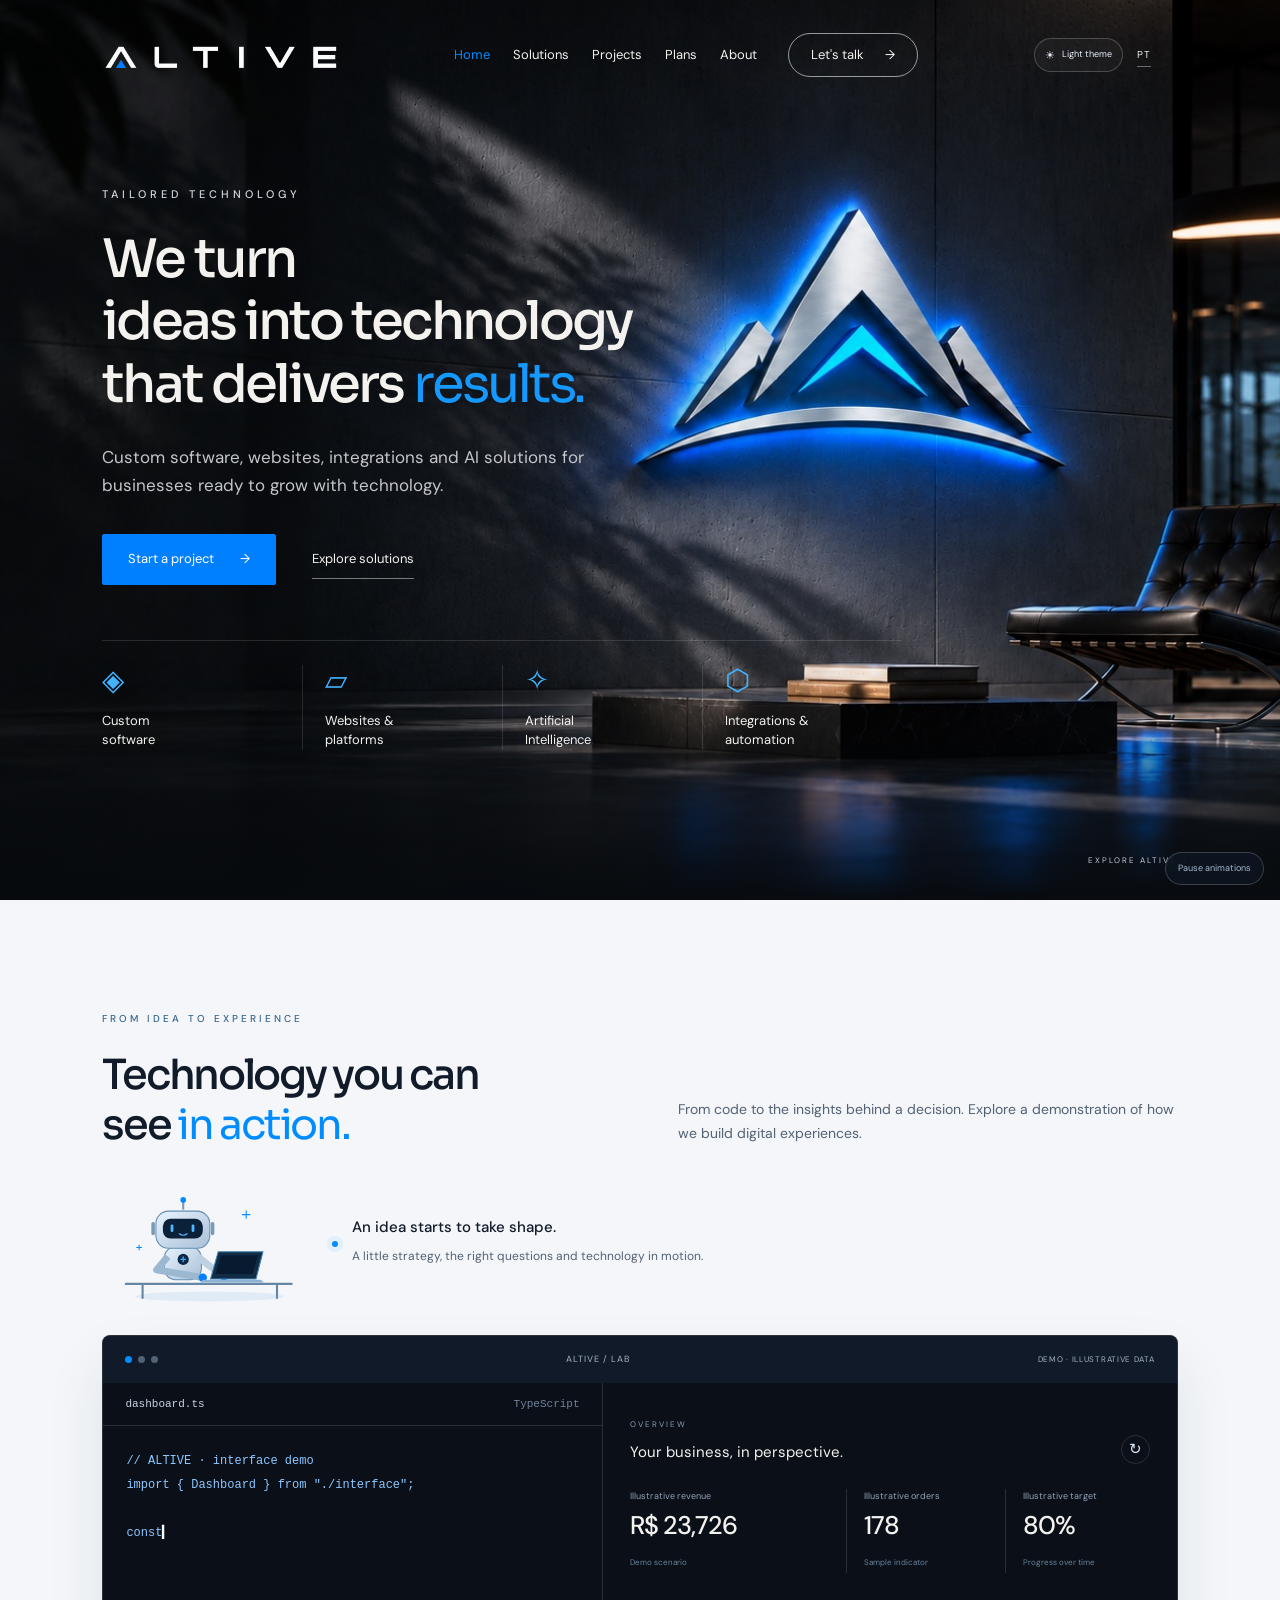
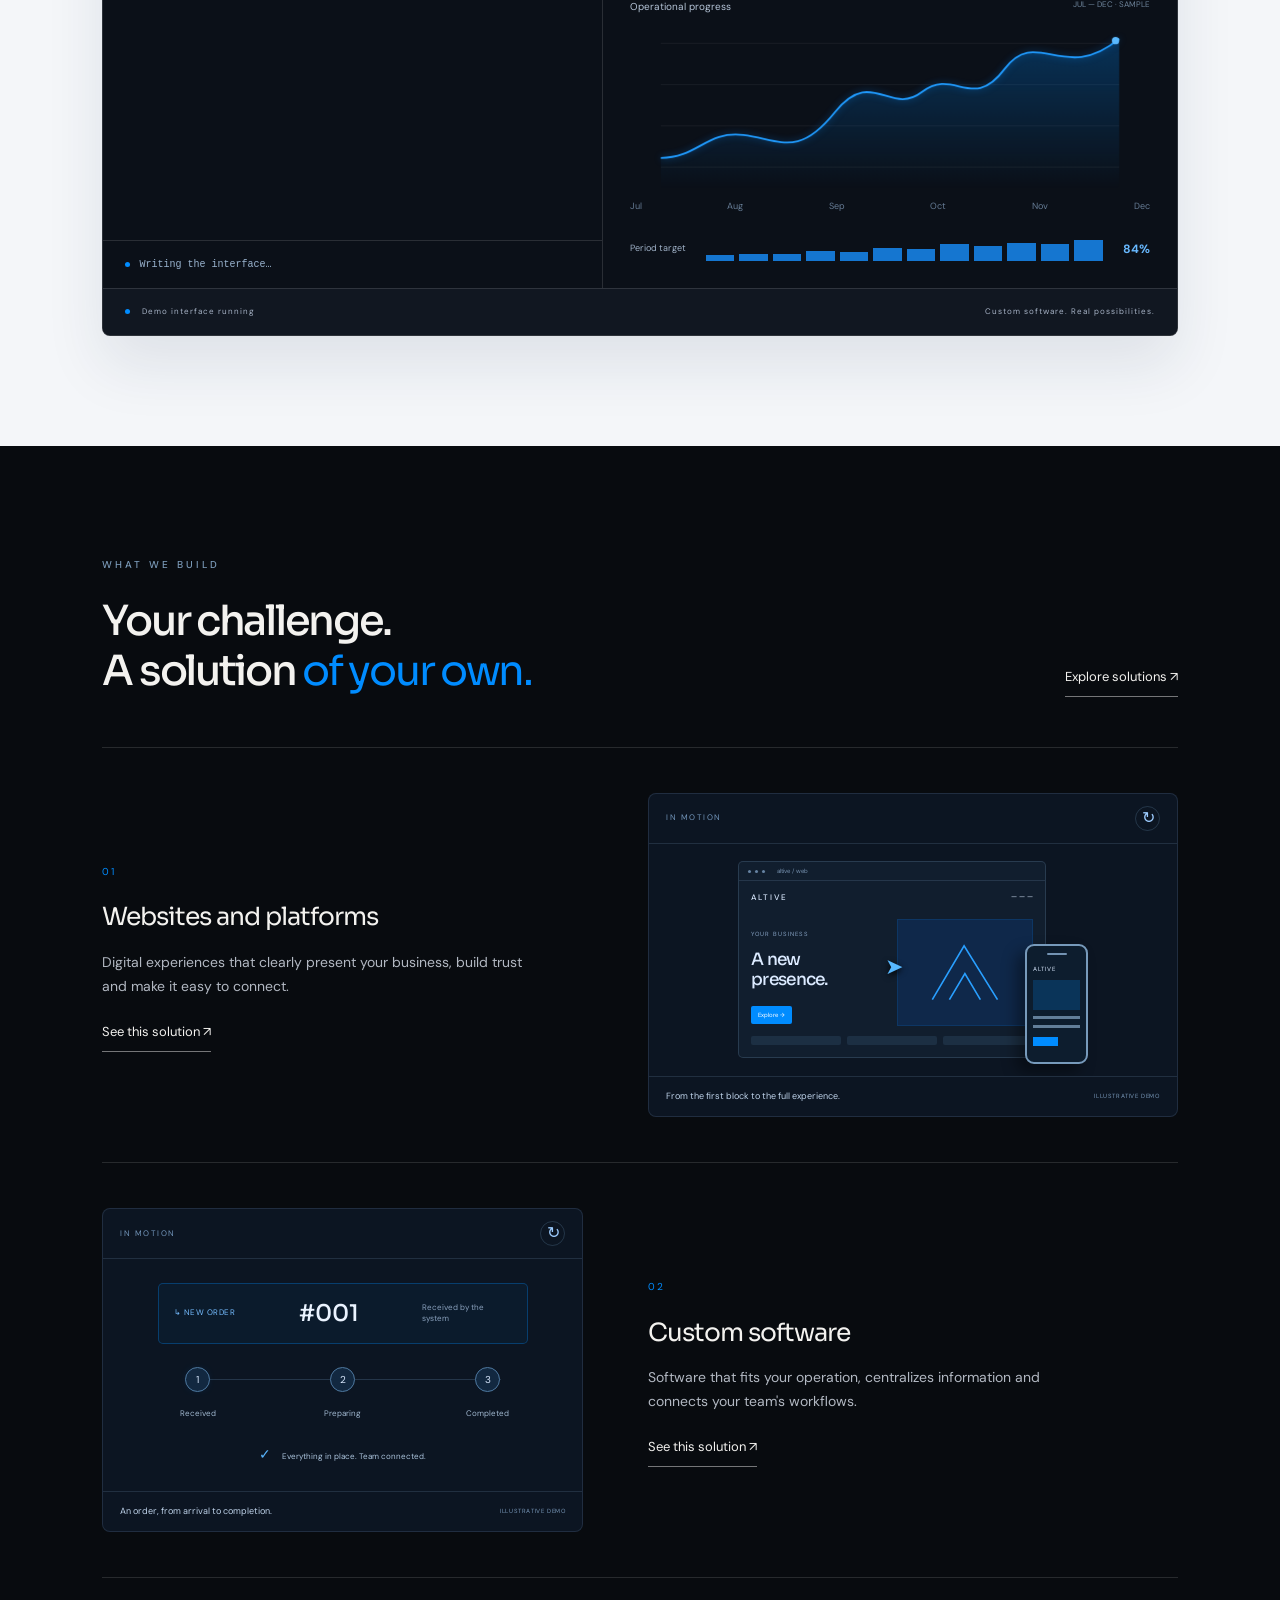
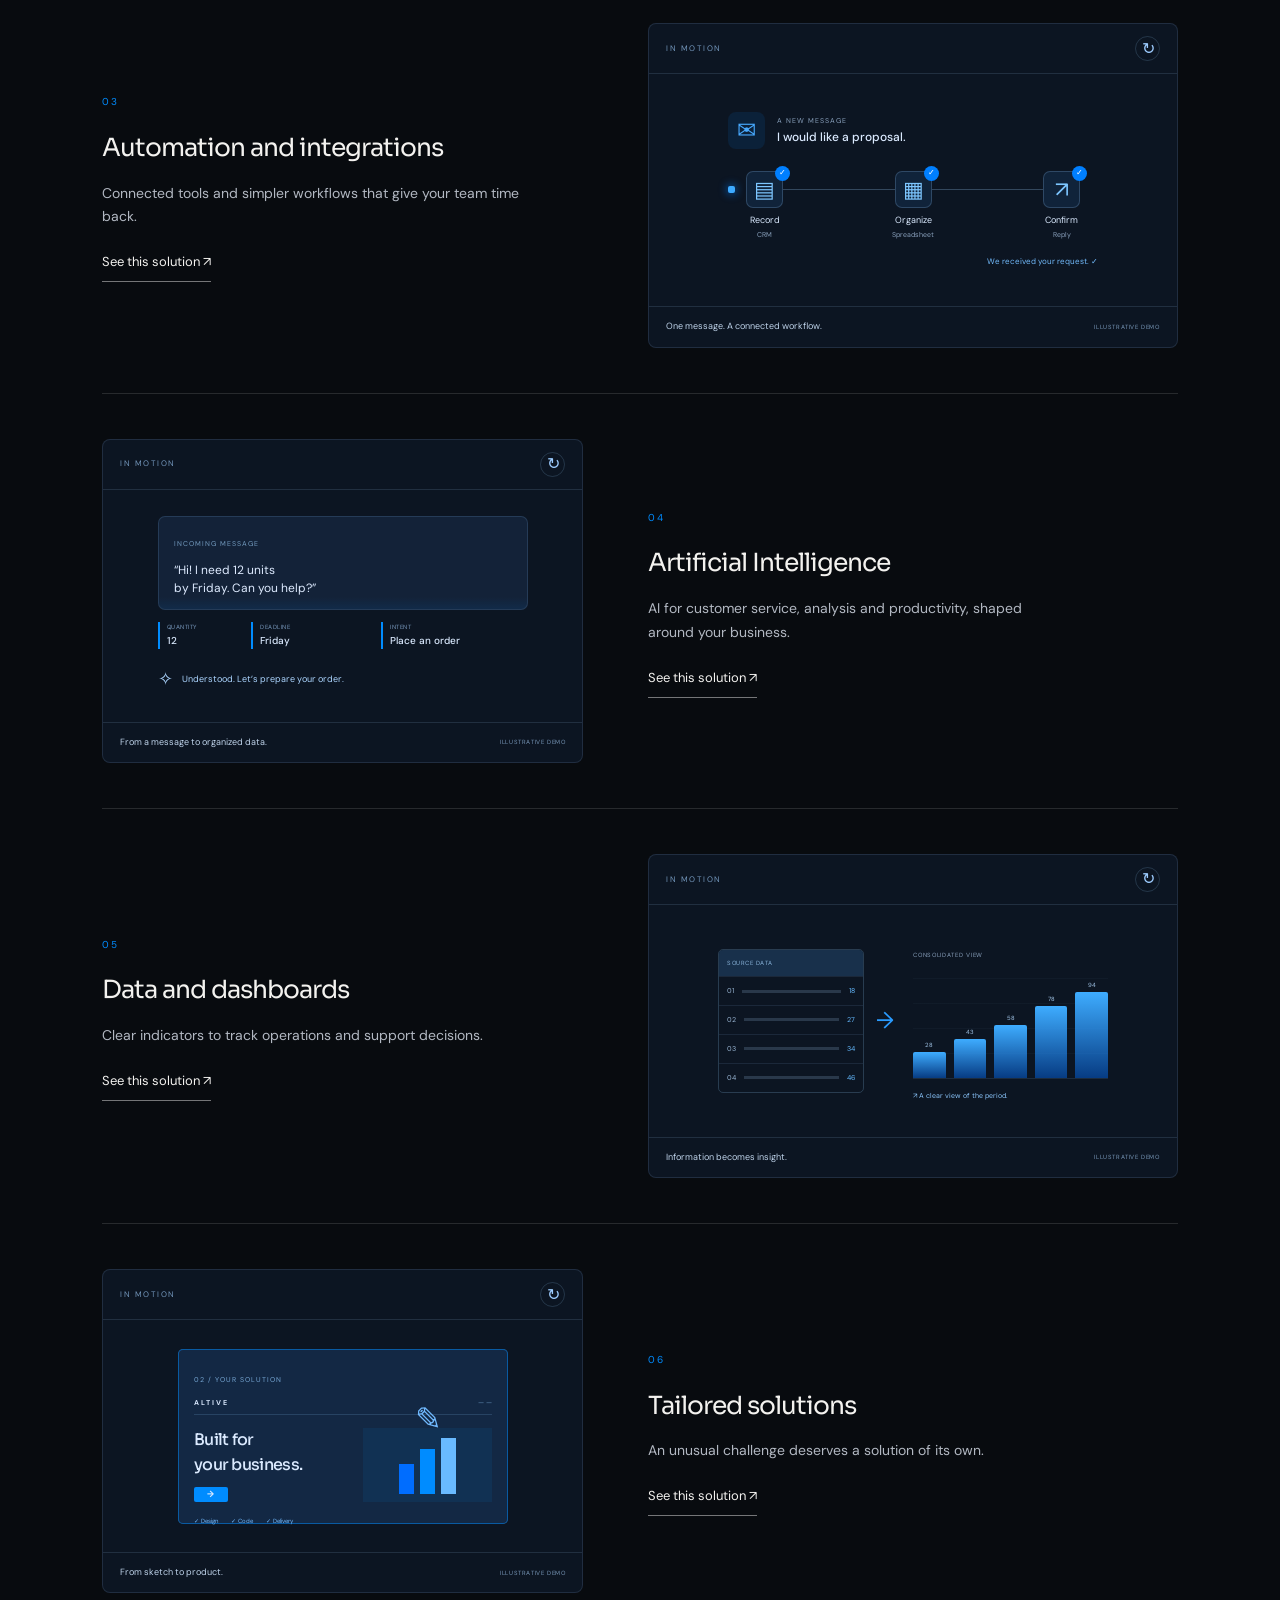
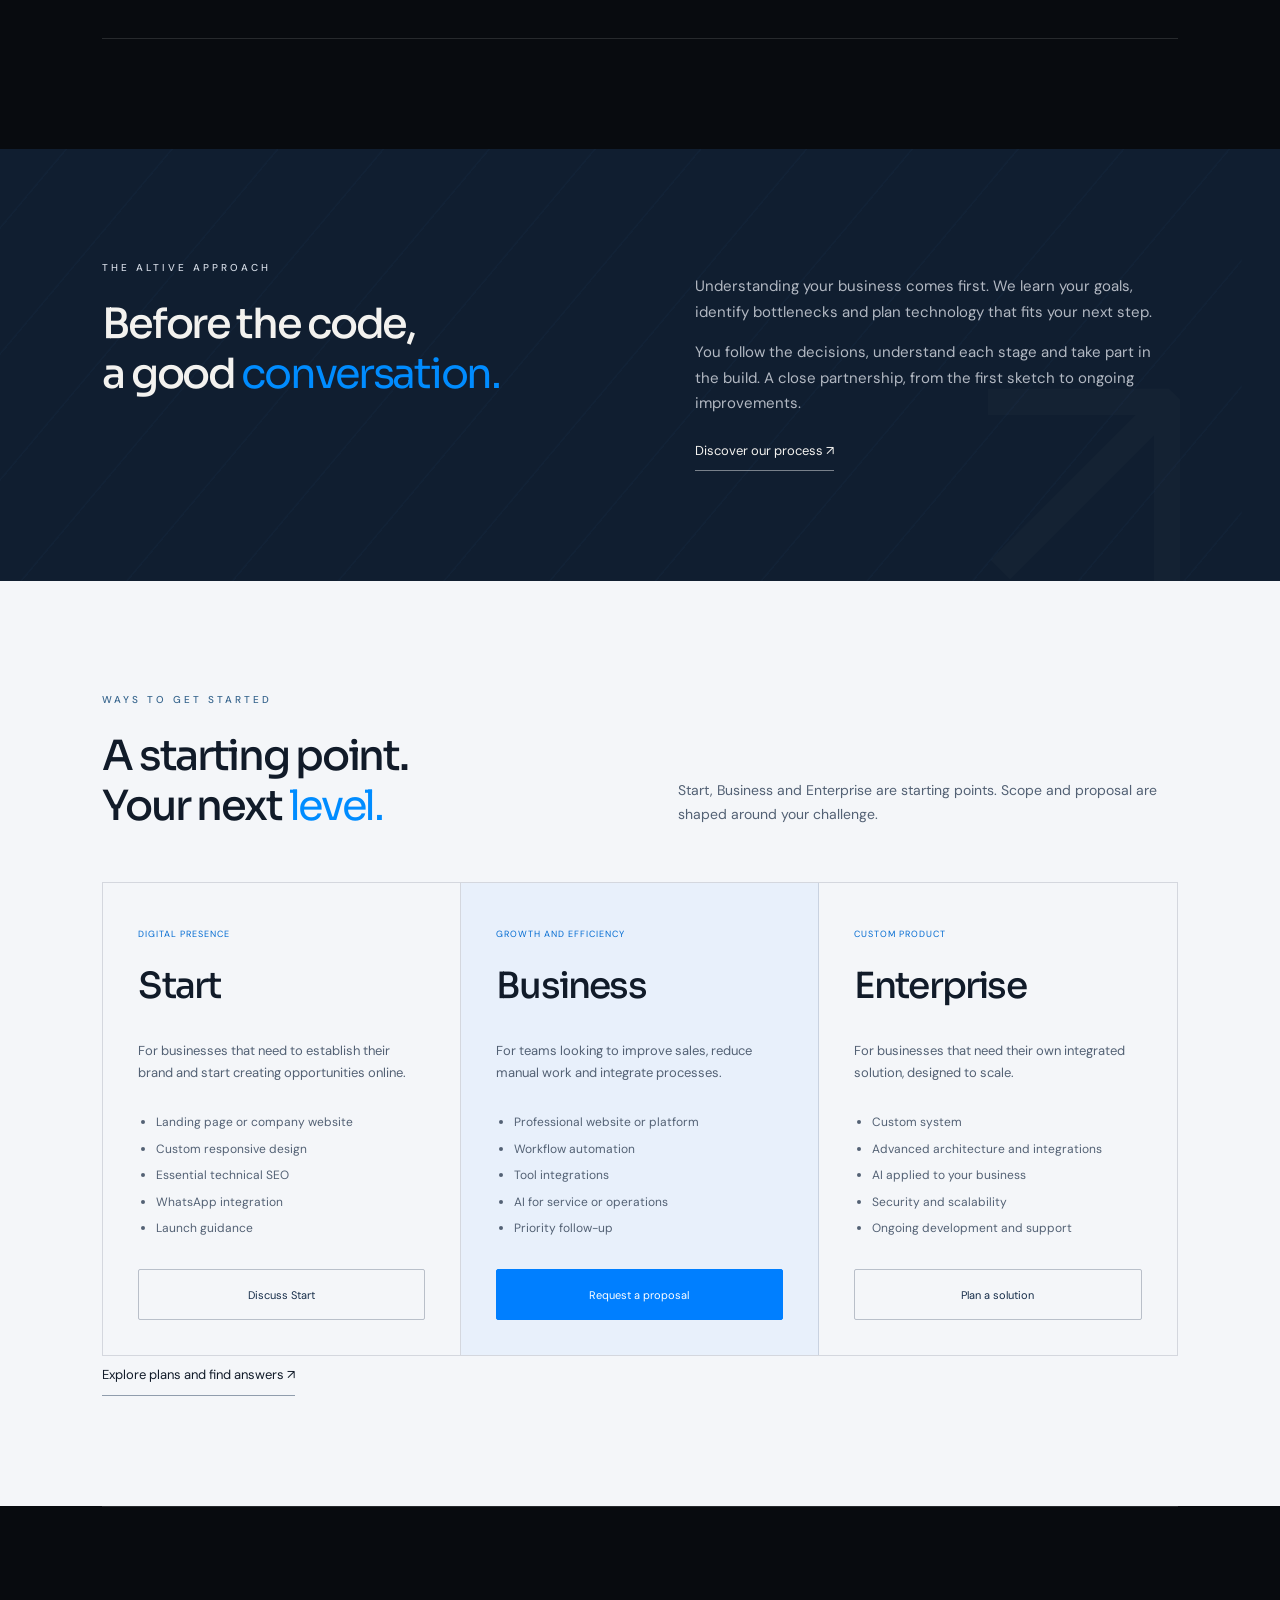
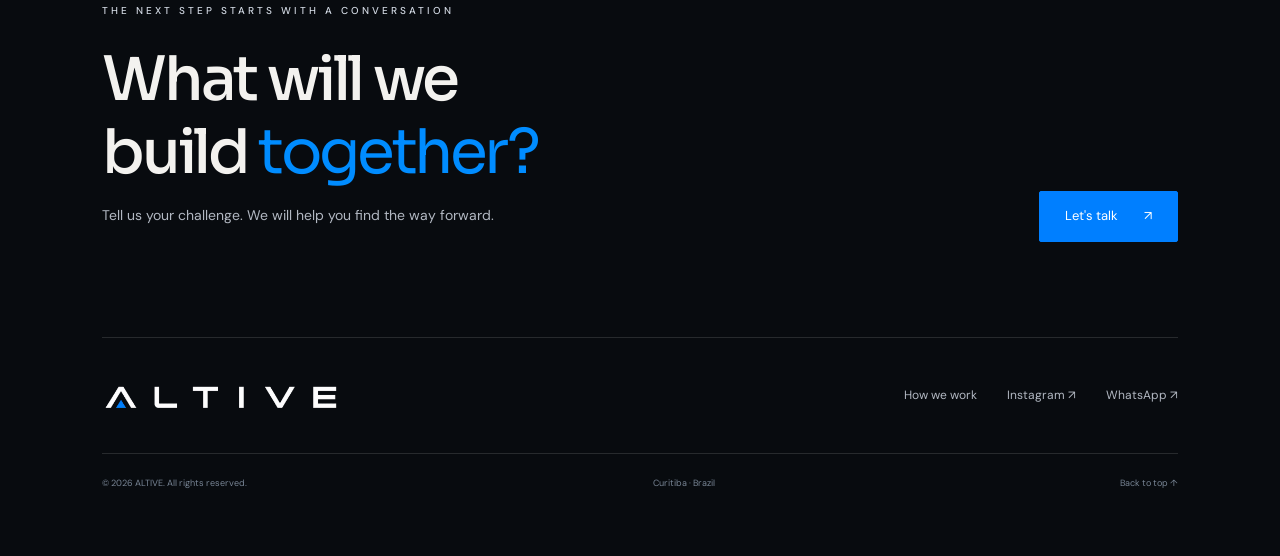
==== en/index.html @ 4ed8fe24 "feat: redesign ALTIVE with animated solutions and bilingual themes" ====
<!doctype html><html lang="en"><head><meta charset="utf-8"><meta name="viewport" content="width=device-width,initial-scale=1"><meta name="description" content="ALTIVE: websites, custom software, integrations and automation for businesses."><title>ALTIVE | Tailored technology</title><link rel="icon" href="../assets/favicon.svg"><link rel="preconnect" href="https://fonts.googleapis.com"><link rel="preconnect" href="https://fonts.gstatic.com" crossorigin><link href="https://fonts.googleapis.com/css2?family=DM+Sans:wght@400;500;600;700&family=Sora:wght@400;500;600;700&display=swap" rel="stylesheet"><script>try{document.documentElement.dataset.theme=localStorage.getItem("altive-theme-v2")||"dark"}catch{}</script><link rel="stylesheet" href="../css/site.css"><link rel="canonical" href="https://altivetech.com.br/en/index.html"><link rel="alternate" hreflang="pt-BR" href="https://altivetech.com.br/"><link rel="alternate" hreflang="en" href="https://altivetech.com.br/en/index.html"></head><body><a class="skip" href="#conteudo">Skip to content</a><header class="header"><div class="container nav-shell"><a class="brand" href="index.html" aria-label="ALTIVE — home"><span><img src="../assets/altive-logo-wordmark-black.png" alt="ALTIVE"></span></a><div class="preferences"><button class="theme-toggle" type="button" aria-label="Switch to light theme" aria-pressed="false">☀ <span>Light theme</span></button><a class="language-link" href="../index.html" lang="pt-BR" aria-label="Ler em português">PT</a></div><button class="menu-button" aria-label="Open menu" aria-expanded="false" aria-controls="nav"><span></span><span></span></button><nav id="nav" aria-label="Main navigation"><a href="index.html">Home</a><a href="solucoes.html">Solutions</a><a href="projetos.html">Projects</a><a href="planos.html">Plans</a><a href="index.html#sobre">About</a><a class="nav-contact" href="https://wa.me/5541984801999" target="_blank" rel="noopener">Let&#x27;s talk <span>→</span></a></nav></div></header><main id="conteudo"><section class="hero" id="topo"><div class="room" aria-hidden="true"></div><div class="halo" aria-hidden="true"></div><div class="hero-content container"><p class="eyebrow">TAILORED TECHNOLOGY</p><h1>We turn<br>ideas into technology<br>that delivers <em>results.</em></h1><p class="lead">Custom software, websites, integrations and AI solutions for businesses ready to grow with technology.</p><div class="actions"><a class="button primary" href="https://wa.me/5541984801999?text=Hello%2C+I+would+like+to+discuss+a+project+with+ALTIVE." target="_blank" rel="noopener">Start a project <span>→</span></a><a class="text-link" href="solucoes.html">Explore solutions</a></div><div class="hero-services"><a href="solucoes.html#sistemas"><span>◈</span>Custom<br>software</a><a href="solucoes.html#web"><span>▱</span>Websites &amp;<br>platforms</a><a href="solucoes.html#ia"><span>✧</span>Artificial<br>Intelligence</a><a href="solucoes.html#automacao"><span>⬡</span>Integrations &amp;<br>automation</a></div></div><span class="scroll-note">EXPLORE ALTIVE ↓</span></section><section class="section band band-light" id="em-movimento"><div class="container"><div class="section-heading reveal"><div><p class="eyebrow">FROM IDEA TO EXPERIENCE</p><h2>Technology you can<br>see <em>in action.</em></h2></div><p>From code to the insights behind a decision. Explore a demonstration of how we build digital experiences.</p></div><div class="assistant-stage"><div class="assistant-illustration"><svg viewBox="0 0 300 180" class="robot-animation" role="img" aria-label="Robot typing on a computer"><defs><linearGradient id="robot-metal" x1="0" y1="0" x2="1" y2="1"><stop stop-color="#e9f4ff"/><stop offset="1" stop-color="#a9bfd6"/></linearGradient></defs><ellipse cx="153" cy="165" rx="106" ry="7" fill="#1477cd" opacity=".09"/><path d="M34 147H271M58 147V167M250 147V167" fill="none" stroke="#6586a5" stroke-width="3" stroke-linecap="round"/><g class="robot-body"><rect x="89" y="94" width="53" height="47" rx="16" fill="url(#robot-metal)" stroke="#638eb4" stroke-width="1.5"/><circle cx="116" cy="112" r="8" fill="#0c2644"/><path d="M112 112H120M116 108V116" stroke="#2da7ff" stroke-width="2"/><g class="robot-head"><path d="M116 41V30" stroke="#7d9bb9" stroke-width="3"/><circle class="robot-antenna" cx="116" cy="27" r="4" fill="#008cff"/><rect x="77" y="43" width="77" height="53" rx="18" fill="url(#robot-metal)" stroke="#638eb4" stroke-width="1.5"/><rect x="87" y="54" width="57" height="28" rx="11" fill="#0b2039"/><g class="robot-eyes"><path d="M100 64V71M130 64V71" stroke="#4db7ff" stroke-width="4" stroke-linecap="round"/></g><path d="M110 75Q116 80 122 75" stroke="#62bdff" fill="none" stroke-width="1.5"/><path d="M73 61V75M158 61V75" stroke="#769ab9" stroke-width="5" stroke-linecap="round"/></g><g class="robot-arm arm-one"><path d="M94 108L78 127 144 138" stroke="#9cb8d0" stroke-width="10" stroke-linejoin="round" fill="none"/><circle cx="144" cy="138" r="6" fill="#007fff"/></g><g class="robot-arm arm-two"><path d="M137 108L153 121 174 136" stroke="#bdd1e2" stroke-width="10" stroke-linejoin="round" fill="none"/><circle cx="174" cy="136" r="6" fill="#007fff"/></g></g><path d="M166 101H230L220 140H155Z" fill="#112c47" stroke="#4586b7" stroke-width="1.5"/><path d="M170 106H223L215 133H162Z" fill="#071a30"/><g class="robot-screen-code" fill="none" stroke="#31a9ff" stroke-width="2" stroke-linecap="round"><path d="M176 113H189M174 119H209M171 125H194"/></g><path d="M144 141H227L231 145H140Z" fill="#8bb2d4"/><g class="robot-spark" stroke="#008cff" stroke-width="1.5"><path d="M206 42V54M200 48H212"/><path d="M53 91V99M49 95H57"/></g></svg></div><div class="assistant-caption"><span class="assistant-live"></span><div><strong>An idea starts to take shape.</strong><p>A little strategy, the right questions and technology in motion.</p></div></div></div><div class="studio"><div class="studio-bar"><span><i></i><i></i><i></i></span><span>ALTIVE / LAB</span><span class="demo-label">DEMO · ILLUSTRATIVE DATA</span></div><div class="studio-grid"><div class="editor"><div class="editor-tab">dashboard.ts <span>TypeScript</span></div><pre aria-hidden="true"><code id="typed-code"></code><span class="cursor">▎</span></pre><p class="sr-only">Demonstration of code being typed to build an analytics dashboard.</p><div class="terminal"><span class="terminal-dot"></span><span id="build-state" aria-live="off">Preparing the workspace…</span></div></div><div class="dashboard"><div class="dash-title"><div><small>OVERVIEW</small><h3>Your business, in perspective.</h3></div><button type="button" class="replay" aria-label="Replay demonstration">↻</button></div><div class="metrics"><div><small>Illustrative revenue</small><strong>R$ <span data-count="24800">0</span></strong><span class="metric-note">Demo scenario</span></div><div><small>Illustrative orders</small><strong data-count="186">0</strong><span class="metric-note">Sample indicator</span></div><div><small>Illustrative target</small><strong><span data-count="84">0</span>%</strong><span class="metric-note">Progress over time</span></div></div><div class="chart-head"><span>Operational progress</span><small>JUL — DEC · SAMPLE</small></div><svg class="chart" viewBox="0 0 500 180" role="img" aria-label="Illustrative upward chart from July to December"><defs><linearGradient id="chart-fill" x1="0" y1="0" x2="0" y2="1"><stop offset="0" stop-color="#008cff" stop-opacity=".28"/><stop offset="1" stop-color="#008cff" stop-opacity="0"/></linearGradient></defs><g class="chart-grid"><path d="M0 20H500M0 65H500M0 110H500M0 155H500"/></g><path class="chart-area" d="M0 145C40 145 50 115 90 120S150 145 190 95S250 100 285 73S340 95 375 48S440 65 500 15V180H0Z" fill="url(#chart-fill)"/><path class="chart-line" d="M0 145C40 145 50 115 90 120S150 145 190 95S250 100 285 73S340 95 375 48S440 65 500 15"/><circle class="chart-dot" cx="496" cy="17" r="4"/></svg><div class="months"><span>Jul</span><span>Aug</span><span>Sep</span><span>Oct</span><span>Nov</span><span>Dec</span></div><div class="mini-bars" aria-label="Illustrative target distribution"><span>Period target</span><div><i style="--bar:24%"></i><i style="--bar:30%"></i><i style="--bar:27%"></i><i style="--bar:42%"></i><i style="--bar:38%"></i><i style="--bar:53%"></i><i style="--bar:50%"></i><i style="--bar:67%"></i><i style="--bar:62%"></i><i style="--bar:73%"></i><i style="--bar:70%"></i><i style="--bar:84%"></i></div><b>84%</b></div></div></div><div class="studio-footer"><span><i></i> Demo interface running</span><span>Custom software. Real possibilities.</span></div></div></div></section><section class="section container" id="servicos"><div class="section-heading reveal"><div><p class="eyebrow">WHAT WE BUILD</p><h2>Your challenge.<br>A solution <em>of your own.</em></h2></div><a class="text-link" href="solucoes.html">Explore solutions ↗</a></div><div class="service-list"><article class="solution-teaser reveal"><div class="teaser-copy"><span class="teaser-number">01</span><h3>Websites and platforms</h3><p>Digital experiences that clearly present your business, build trust and make it easy to connect.</p><a class="text-link" href="solucoes.html#web">See this solution ↗</a></div><div class="solution-scene scene-web"><div class="scene-toolbar"><span>IN MOTION</span><button class="scene-replay" type="button" aria-label="Replay animation: From the first block to the full experience.">↻</button></div><div class="scene-art" role="img" aria-label="From the first block to the full experience."><div class="web-build"><div class="mini-browser"><div class="browser-chrome"><i></i><i></i><i></i><span>altive / web</span></div><div class="web-nav build-piece"><b>ALTIVE</b><span>— — —</span></div><div class="web-columns"><div><span class="tiny-label build-piece">YOUR BUSINESS</span><strong class="web-title build-piece">A new<br>presence.</strong><span class="web-button build-piece">Explore →</span></div><div class="web-picture build-piece"><svg viewBox="0 0 100 90" aria-hidden="true"><path d="M10 78 49 12 90 78M31 78 50 46 69 78" fill="none" stroke="currentColor" stroke-width="2"/></svg></div></div><div class="web-strips build-piece"><i></i><i></i><i></i></div></div><div class="mini-phone build-piece"><div class="phone-speaker"></div><span>ALTIVE</span><div></div><i></i><i></i><b></b></div><div class="build-pointer">➤</div></div></div><div class="scene-caption"><span>From the first block to the full experience.</span><small>ILLUSTRATIVE DEMO</small></div></div></article><article class="solution-teaser reveal"><div class="teaser-copy"><span class="teaser-number">02</span><h3>Custom software</h3><p>Software that fits your operation, centralizes information and connects your team&#x27;s workflows.</p><a class="text-link" href="solucoes.html#sistemas">See this solution ↗</a></div><div class="solution-scene scene-sistemas"><div class="scene-toolbar"><span>IN MOTION</span><button class="scene-replay" type="button" aria-label="Replay animation: An order, from arrival to completion.">↻</button></div><div class="scene-art" role="img" aria-label="An order, from arrival to completion."><div class="order-scene"><div class="incoming-order"><span>↳ NEW ORDER</span><strong>#001</strong><small>Received by the system</small></div><div class="order-track"><div class="track-line"></div><i class="order-dot"></i><div class="order-stage"><b>1</b><span>Received</span></div><div class="order-stage"><b>2</b><span>Preparing</span></div><div class="order-stage"><b>3</b><span>Completed</span></div></div><div class="order-check">✓ <span>Everything in place. Team connected.</span></div></div></div><div class="scene-caption"><span>An order, from arrival to completion.</span><small>ILLUSTRATIVE DEMO</small></div></div></article><article class="solution-teaser reveal"><div class="teaser-copy"><span class="teaser-number">03</span><h3>Automation and integrations</h3><p>Connected tools and simpler workflows that give your team time back.</p><a class="text-link" href="solucoes.html#automacao">See this solution ↗</a></div><div class="solution-scene scene-automacao"><div class="scene-toolbar"><span>IN MOTION</span><button class="scene-replay" type="button" aria-label="Replay animation: One message. A connected workflow.">↻</button></div><div class="scene-art" role="img" aria-label="One message. A connected workflow."><div class="automation-scene"><div class="flow-top"><span class="message-mark">✉</span><div><small>A NEW MESSAGE</small><strong>I would like a proposal.</strong></div></div><div class="flow-network"><div class="flow-rail"></div><i class="flow-packet"></i><div class="flow-node"><b>▤</b><span>Record</span><small>CRM</small><i>✓</i></div><div class="flow-node"><b>▦</b><span>Organize</span><small>Spreadsheet</small><i>✓</i></div><div class="flow-node"><b>↗</b><span>Confirm</span><small>Reply</small><i>✓</i></div></div><div class="flow-confirm">We received your request. ✓</div></div></div><div class="scene-caption"><span>One message. A connected workflow.</span><small>ILLUSTRATIVE DEMO</small></div></div></article><article class="solution-teaser reveal"><div class="teaser-copy"><span class="teaser-number">04</span><h3>Artificial Intelligence</h3><p>AI for customer service, analysis and productivity, shaped around your business.</p><a class="text-link" href="solucoes.html#ia">See this solution ↗</a></div><div class="solution-scene scene-ia"><div class="scene-toolbar"><span>IN MOTION</span><button class="scene-replay" type="button" aria-label="Replay animation: From a message to organized data.">↻</button></div><div class="scene-art" role="img" aria-label="From a message to organized data."><div class="ai-scene"><div class="ai-message"><span>INCOMING MESSAGE</span><p>“Hi! I need 12 units<br>by Friday. Can you help?”</p><div class="ai-scan"></div></div><div class="ai-extract"><div><span>QUANTITY</span><strong>12</strong></div><div><span>DEADLINE</span><strong>Friday</strong></div><div><span>INTENT</span><strong>Place an order</strong></div></div><div class="ai-reply"><b>✧</b><span>Understood. Let’s prepare your order.</span></div></div></div><div class="scene-caption"><span>From a message to organized data.</span><small>ILLUSTRATIVE DEMO</small></div></div></article><article class="solution-teaser reveal"><div class="teaser-copy"><span class="teaser-number">05</span><h3>Data and dashboards</h3><p>Clear indicators to track operations and support decisions.</p><a class="text-link" href="solucoes.html#dados">See this solution ↗</a></div><div class="solution-scene scene-dados"><div class="scene-toolbar"><span>IN MOTION</span><button class="scene-replay" type="button" aria-label="Replay animation: Information becomes insight.">↻</button></div><div class="scene-art" role="img" aria-label="Information becomes insight."><div class="data-scene"><div class="data-sheet"><div class="data-sheet-title">SOURCE DATA</div><div class="data-row"><span>01</span><i></i><b>18</b></div><div class="data-row"><span>02</span><i></i><b>27</b></div><div class="data-row"><span>03</span><i></i><b>34</b></div><div class="data-row"><span>04</span><i></i><b>46</b></div></div><div class="data-arrow">→</div><div class="data-result"><small>CONSOLIDATED VIEW</small><div class="data-bars"><i style="--height:28%"><span>28</span></i><i style="--height:43%"><span>43</span></i><i style="--height:58%"><span>58</span></i><i style="--height:78%"><span>78</span></i><i style="--height:94%"><span>94</span></i></div><div class="data-insight">↗ A clear view of the period.</div></div></div></div><div class="scene-caption"><span>Information becomes insight.</span><small>ILLUSTRATIVE DEMO</small></div></div></article><article class="solution-teaser reveal"><div class="teaser-copy"><span class="teaser-number">06</span><h3>Tailored solutions</h3><p>An unusual challenge deserves a solution of its own.</p><a class="text-link" href="solucoes.html#personalizadas">See this solution ↗</a></div><div class="solution-scene scene-personalizadas"><div class="scene-toolbar"><span>IN MOTION</span><button class="scene-replay" type="button" aria-label="Replay animation: From sketch to product.">↻</button></div><div class="scene-art" role="img" aria-label="From sketch to product."><div class="sketch-scene"><div class="sketch-board"><div class="sketch-version wireframe"><span>01 / SKETCH</span><div class="sketch-nav"></div><div class="sketch-grid"><div><i></i><i></i><b></b></div><div class="sketch-image">╳</div></div><div class="sketch-bottom"><i></i><i></i><i></i></div></div><div class="sketch-version polished"><span>02 / YOUR SOLUTION</span><div class="polished-nav"><b>ALTIVE</b><i>— —</i></div><div class="polished-grid"><div><strong>Built for<br>your business.</strong><b>→</b></div><div class="polished-graphic"><i></i><i></i><i></i></div></div><div class="polished-bottom"><span>✓ Design</span><span>✓ Code</span><span>✓ Delivery</span></div></div><div class="sketch-pencil">✎</div></div></div></div><div class="scene-caption"><span>From sketch to product.</span><small>ILLUSTRATIVE DEMO</small></div></div></article></div></section><section class="about section band" id="sobre"><div class="container about-grid"><div><p class="eyebrow">THE ALTIVE APPROACH</p><h2>Before the code,<br>a good <em>conversation.</em></h2></div><div><p>Understanding your business comes first. We learn your goals, identify bottlenecks and plan technology that fits your next step.</p><p>You follow the decisions, understand each stage and take part in the build. A close partnership, from the first sketch to ongoing improvements.</p><a class="text-link" href="como-trabalhamos.html">Discover our process ↗</a></div></div></section><section class="section band band-light" id="planos"><div class="container"><div class="section-heading reveal"><div><p class="eyebrow">WAYS TO GET STARTED</p><h2>A starting point.<br>Your next <em>level.</em></h2></div><p>Start, Business and Enterprise are starting points. Scope and proposal are shaped around your challenge.</p></div><div class="plans">
      <article class="plan reveal"><p class="plan-kicker">Digital presence</p><h2>Start</h2><p>For businesses that need to establish their brand and start creating opportunities online.</p><ul><li>Landing page or company website</li><li>Custom responsive design</li><li>Essential technical SEO</li><li>WhatsApp integration</li><li>Launch guidance</li></ul><a class="button button-secondary" href="https://wa.me/5541984801999?text=Hello%2C+I+would+like+to+discuss+the+Start+plan+with+ALTIVE." target="_blank" rel="noopener">Discuss Start</a></article>
      <article class="plan featured reveal"><p class="plan-kicker">Growth and efficiency</p><h2>Business</h2><p>For teams looking to improve sales, reduce manual work and integrate processes.</p><ul><li>Professional website or platform</li><li>Workflow automation</li><li>Tool integrations</li><li>AI for service or operations</li><li>Priority follow-up</li></ul><a class="button button-primary" href="https://wa.me/5541984801999?text=Hello%2C+I+would+like+to+discuss+the+Business+plan+with+ALTIVE." target="_blank" rel="noopener">Request a proposal</a></article>
      <article class="plan reveal"><p class="plan-kicker">Custom product</p><h2>Enterprise</h2><p>For businesses that need their own integrated solution, designed to scale.</p><ul><li>Custom system</li><li>Advanced architecture and integrations</li><li>AI applied to your business</li><li>Security and scalability</li><li>Ongoing development and support</li></ul><a class="button button-secondary" href="https://wa.me/5541984801999?text=Hello%2C+I+would+like+to+discuss+the+Enterprise+plan+with+ALTIVE." target="_blank" rel="noopener">Plan a solution</a></article>
    </div><a class="text-link" href="planos.html">Explore plans and find answers ↗</a></div></section></main><section class="contact container" id="contato"><p class="eyebrow">THE NEXT STEP STARTS WITH A CONVERSATION</p><h2>What will we<br>build <em>together?</em></h2><div class="contact-end"><p>Tell us your challenge. We will help you find the way forward.</p><a class="button primary" href="https://wa.me/5541984801999" target="_blank" rel="noopener">Let&#x27;s talk <span>↗</span></a></div></section><footer class="container"><div class="footer-top"><a class="brand" href="index.html" aria-label="ALTIVE — home"><span><img src="../assets/altive-logo-wordmark-black.png" alt="ALTIVE" loading="lazy"></span></a><div><a href="como-trabalhamos.html">How we work</a><a href="https://www.instagram.com/altivetech/" target="_blank" rel="noopener">Instagram ↗</a><a href="https://wa.me/5541984801999" target="_blank" rel="noopener">WhatsApp ↗</a></div></div><div class="footer-bottom"><span>© 2026 ALTIVE. All rights reserved.</span><span>Curitiba · Brazil</span><a href="#topo">Back to top ↑</a></div></footer><button class="motion-button" type="button" aria-pressed="false">Pause animations</button><script src="../java/site.js"></script></body></html>
---- css/site.css ----
:root{--bg:#080b0f;--panel:#0e131b;--text:#f3f2ef;--copy:#b2b8c2;--blue:#008cff;--line:#ffffff20;--x:0px;--y:0px}*{box-sizing:border-box}html{scroll-behavior:smooth;scroll-padding-top:95px}body{margin:0;background:var(--bg);color:var(--text);font:15px/1.7 'DM Sans',Arial,sans-serif;-webkit-font-smoothing:antialiased}a{color:inherit;text-decoration:none}button{font:inherit;cursor:pointer}a,button{-webkit-tap-highlight-color:transparent}a:focus-visible,button:focus-visible,summary:focus-visible{outline:2px solid var(--blue);outline-offset:5px}::selection{background:#006dff;color:white}.container{width:min(1420px,84%);margin:auto}.header{position:absolute;top:0;left:0;width:100%;z-index:20}.nav-shell{display:flex;align-items:center;justify-content:space-between;height:110px}.brand{display:block;width:235px;flex-shrink:0}.brand>span{display:block;width:235px;height:35px;position:relative;overflow:hidden}.brand img{position:absolute;max-width:none;width:270px;height:auto;left:50%;top:50%;transform:translate(-50%,-50%)}nav{display:flex;gap:34px;align-items:center;font-size:13px}nav a{transition:color .2s}nav a:hover,nav a[aria-current=page]{color:var(--blue)}.nav-contact{margin-left:40px;border:1px solid #ffffff90;border-radius:40px;padding:10px 22px}.nav-contact span{margin-left:18px}.menu-button{display:none}.hero{min-height:850px;height:min(1000px,100svh);position:relative;overflow:hidden;isolation:isolate}.room{position:absolute;inset:-15px;z-index:-3;background:url('../assets/ambiente.jpg') center center/cover no-repeat;transform:translate(var(--x),var(--y)) scale(1.025);transition:transform 1.4s ease-out}.hero:before{content:'';position:absolute;inset:0;z-index:-2;background:linear-gradient(90deg,#03060855,transparent 65%),linear-gradient(0deg,var(--bg),transparent 22%)}.halo{position:absolute;z-index:-1;left:49%;top:22%;width:29%;height:37%;background:radial-gradient(ellipse,#008cff36,transparent 66%);mix-blend-mode:screen;animation:breathe 5s ease-in-out infinite;pointer-events:none}@keyframes breathe{0%,100%{opacity:.3;transform:scale(.96)}50%{opacity:1;transform:scale(1.1)}}.hero-content{padding-top:185px}.eyebrow{font-size:10px;letter-spacing:3px;font-weight:500;margin:0 0 24px;color:#d1d8e2}.hero .eyebrow{font-size:11px;letter-spacing:4px}h1,h2{font-family:'Libre Caslon Display',Georgia,serif;font-weight:400;line-height:1.04;letter-spacing:-.025em;margin:0}h1{font-size:clamp(52px,4.7vw,82px);max-width:750px}em{font-weight:400;color:var(--blue)}.lead{max-width:500px;font-size:17px;line-height:1.65;color:#c4c6cb;margin:30px 0 0}.actions{display:flex;align-items:center;gap:36px;margin-top:35px;flex-wrap:wrap}.button{display:inline-flex;align-items:center;justify-content:center;gap:26px;min-height:51px;padding:13px 25px;font-size:13px;border-radius:2px;border:1px solid var(--line);transition:background .25s,transform .25s}.primary,.button-primary{background:#007fff;border-color:#007fff;color:white}.primary:hover,.button-primary:hover{background:#1596ff;transform:translateY(-2px)}.text-link{display:inline-block;border-bottom:1px solid #ffffff70;padding:8px 0;font-size:13px}.text-link:hover{color:var(--blue)}.hero-services{display:grid;grid-template-columns:repeat(4,1fr);border-top:1px solid var(--line);max-width:800px;margin-top:65px;padding-top:24px}.hero-services a{font-size:13px;line-height:1.5;padding:0 22px;border-left:1px solid var(--line)}.hero-services a:first-child{padding-left:0;border:0}.hero-services a>span{display:block;font-size:29px;line-height:1.1;color:#42b3ff;margin-bottom:14px}.hero-services a:hover{color:#63b7ff}.scroll-note{position:absolute;right:7%;bottom:32px;font-size:8px;letter-spacing:2px;color:#c3cad5}.section{padding:110px 0}.section-heading{display:flex;justify-content:space-between;align-items:end;gap:50px;margin-bottom:50px}.section-heading h2,h2{font-size:clamp(39px,4.3vw,64px)}.section-heading>p{max-width:400px;color:var(--copy);font-size:14px;margin-bottom:5px}.section-heading .eyebrow{color:#7b9bb9}.studio{border:1px solid #ffffff25;background:#0b1018;border-radius:8px;overflow:hidden;box-shadow:0 35px 90px #0004}.studio-bar,.studio-footer{display:flex;justify-content:space-between;align-items:center;gap:20px;padding:16px 22px;background:#111721;color:#a7b3c6;font-size:9px;letter-spacing:1px}.studio-bar>span:first-child{display:flex;gap:6px}.studio-bar i{width:7px;height:7px;border-radius:50%;background:#526174}.studio-bar i:first-child{background:#008cff}.demo-label{font-size:8px;letter-spacing:.7px}.studio-grid{display:grid;grid-template-columns:1fr 1.15fr}.editor{border-right:1px solid var(--line);display:flex;flex-direction:column;min-width:0}.editor-tab{padding:15px 22px;color:#c8d3e5;font:11px monospace;border-bottom:1px solid var(--line)}.editor-tab span{float:right;color:#72839d}.editor pre{min-height:300px;padding:23px;margin:0;white-space:pre-wrap;overflow-wrap:anywhere;color:#8dc7ff;font:12px/2 ui-monospace,SFMono-Regular,Consolas,monospace}.cursor{color:#fff;animation:blink 1s step-end infinite}@keyframes blink{50%{opacity:0}}.terminal{margin-top:auto;padding:18px 22px;border-top:1px solid var(--line);color:#9ab4cf;font:10px monospace}.terminal-dot,.studio-footer i{display:inline-block;width:5px;height:5px;background:var(--blue);border-radius:50%;margin-right:9px}.dashboard{padding:27px;min-width:0}.dash-title{display:flex;justify-content:space-between;align-items:center}.dash-title small{font-size:8px;letter-spacing:2px;color:#899cb4}.dash-title h3{font-size:15px;font-weight:400;margin:4px 0 24px}.replay{background:none;border:1px solid var(--line);border-radius:50%;color:#dce8f7;width:29px;height:29px}.metrics{display:grid;grid-template-columns:1.4fr 1fr 1fr;margin-bottom:25px;gap:14px}.metrics>div{border-left:1px solid var(--line);padding-left:17px}.metrics>div:first-child{padding:0;border:0}.metrics small{display:block;color:#91a2b8;font-size:9px}.metrics strong{display:block;font-size:clamp(17px,2vw,27px);font-weight:500;letter-spacing:-1px;white-space:nowrap}.metric-note{font-size:8px;color:#68849e}.chart-head{display:flex;justify-content:space-between;font-size:10px;color:#b6c5d8}.chart-head small{font-size:8px;color:#6e849b}.chart{width:100%;height:165px;overflow:visible;margin-top:10px}.chart-grid path{stroke:#ffffff10;stroke-width:1;fill:none}.chart-line{fill:none;stroke:#219cff;stroke-width:2;stroke-dasharray:650;stroke-dashoffset:650;filter:drop-shadow(0 0 4px #008cff80)}.playing .chart-line{animation:draw 2.7s ease-out forwards}.chart-area,.chart-dot{opacity:0}.playing .chart-area,.playing .chart-dot{animation:appear 2.8s forwards}.chart-dot{fill:#5ab9ff}@keyframes draw{to{stroke-dashoffset:0}}@keyframes appear{to{opacity:1}}.months{display:flex;justify-content:space-between;color:#667c95;font-size:9px}.mini-bars{display:flex;align-items:center;gap:20px;margin-top:22px;font-size:9px;color:#a1b3c9}.mini-bars>div{display:flex;align-items:end;gap:5px;height:25px;flex:1}.mini-bars i{display:block;background:#1576d0;flex:1;height:var(--bar);transform:scaleY(0);transform-origin:bottom;transition:transform 2s}.playing .mini-bars i{transform:scaleY(1)}.mini-bars b{color:#68b9ff;font-size:12px}.studio-footer{font-size:8px;border-top:1px solid var(--line)}.service-row{display:grid;grid-template-columns:50px 1fr 1fr 25px;gap:25px;align-items:center;border-top:1px solid var(--line);padding:30px 0;transition:padding .25s,background .25s}.service-row:last-child{border-bottom:1px solid var(--line)}.service-row:hover{padding-left:15px;background:#ffffff03}.service-row>span{font-size:10px;color:var(--blue)}h3{font-weight:400}.service-row h3{font-size:22px;letter-spacing:-.5px;margin:0}.service-row p{font-size:13px;color:var(--copy);margin:0}.service-row b{font-size:23px;font-weight:400;color:var(--blue)}.about{background:#11161e}.about-grid{display:grid;grid-template-columns:1fr 1fr;gap:110px}.about-grid p:not(.eyebrow){color:var(--copy);font-size:15px;max-width:490px}.plans{display:grid;grid-template-columns:repeat(3,1fr);gap:0;border:1px solid var(--line)}.plan{padding:35px;border-right:1px solid var(--line);display:flex;flex-direction:column}.plan:last-child{border:0}.plan.featured{background:#008cff09}.plan h2{font-size:44px;margin:13px 0 20px}.plan-kicker{color:#70b7f5;font-size:9px;letter-spacing:1px;text-transform:uppercase}.plan>p:not(.plan-kicker){font-size:13px;color:var(--copy)}.plan ul{font-size:12px;color:var(--copy);padding-left:18px;line-height:2.2;margin-bottom:28px}.plan .button{margin-top:auto;font-size:11px;padding:13px 16px}.contact{padding:95px 0;border-top:1px solid var(--line)}.contact h2{font-size:clamp(55px,6vw,88px)}.contact-end{display:flex;justify-content:space-between;align-items:end;gap:25px}.contact-end p{color:var(--copy);font-size:14px}.footer-top{border-top:1px solid var(--line);padding:40px 0;display:flex;justify-content:space-between;align-items:center}.footer-top>div{display:flex;gap:30px;font-size:12px;color:var(--copy)}.footer-bottom{padding:22px 0 65px;border-top:1px solid var(--line);display:flex;justify-content:space-between;color:#788595;font-size:9px}.motion-button{position:fixed;right:16px;bottom:15px;background:#0d1520df;border:1px solid #ffffff30;color:#a6bbd0;font-size:9px;padding:8px 12px;border-radius:20px;z-index:30;backdrop-filter:blur(10px)}.paused *, .paused *:before,.paused *:after{animation-play-state:paused!important}.skip{position:fixed;top:-80px;left:20px;padding:15px;background:var(--blue);z-index:99}.skip:focus{top:5px}.sr-only{position:absolute;width:1px;height:1px;padding:0;overflow:hidden;clip:rect(0,0,0,0);white-space:nowrap}.reveal{opacity:1}.js .reveal{opacity:0;transform:translateY(18px);transition:transform .7s,opacity .7s}.js .reveal.visible{opacity:1;transform:none}.inner{padding-top:120px}.page-hero{padding:70px 0;border-bottom:1px solid var(--line)}.page-grid{display:grid;grid-template-columns:1.3fr 1fr;gap:80px;align-items:end}.page-hero h1{font-size:clamp(48px,5vw,76px)}.page-hero h1 span{color:var(--blue);font-style:italic}.page-hero p:not(.kicker){color:var(--copy)}.kicker{color:#6fb9ff;font-size:11px;letter-spacing:2px;text-transform:uppercase}.page-index{display:grid;grid-template-columns:repeat(2,1fr);gap:10px;font-size:12px}.page-index a{padding:14px;border-bottom:1px solid var(--line)}.page-index a:hover{color:var(--blue)}.solution-block{display:grid;grid-template-columns:1fr 1fr;gap:90px;padding:70px 0;border-bottom:1px solid var(--line)}.solution-meta b{font-size:10px;letter-spacing:1px;color:var(--blue)}.solution-meta h2{font-size:45px;margin-top:20px}.solution-content p{color:var(--copy)}.bullet-list{padding:0;list-style:none;color:var(--copy)}.bullet-list li{padding:15px 0;border-bottom:1px solid var(--line);font-size:14px}.bullet-list li:before{content:'↗';color:var(--blue);margin-right:14px}.section-line{border-top:1px solid var(--line)}.section-heading h2{margin:0}.section-heading p{color:var(--copy);max-width:500px}.process-grid{display:grid;grid-template-columns:repeat(5,1fr)}.process-step{padding:25px 20px;border-left:1px solid var(--line)}.process-step b{color:var(--blue);font-size:9px}.process-step h3{font-size:18px;line-height:1.5;margin-top:36px}.process-step p{color:var(--copy);font-size:12px}.faq{max-width:900px;margin:auto}.faq details{border-bottom:1px solid var(--line)}.faq summary{padding:22px 0;cursor:pointer;list-style:none;font-size:15px}.faq summary:after{content:'+';float:right;color:var(--blue)}.faq details[open] summary:after{content:'−'}.faq p{color:var(--copy);font-size:14px;padding-bottom:20px}.services{display:grid;grid-template-columns:repeat(3,1fr);gap:25px}.service-card{padding:30px;border:1px solid var(--line)}.service-card h3{font-size:23px}.service-card p{font-size:13px;color:var(--copy)}.plan-badge{font-size:10px;color:var(--blue)}.card-number{color:var(--blue)!important;font-size:10px!important}.card-link{font-size:12px;color:var(--blue)}
@media(min-width:1700px){.hero-content{padding-top:210px}.hero-services{margin-top:85px}.hero{height:100svh;max-height:1100px}}
@media(max-width:1200px){nav{gap:20px}.nav-contact{margin-left:0}.brand,.brand>span{width:180px}.brand img{width:212px}.hero{min-height:800px}.hero-content{padding-top:170px}h1{font-size:63px}.lead{max-width:420px;font-size:15px}.hero-services{max-width:650px}.hero-services a{font-size:12px}.editor pre{font-size:11px}.metrics{gap:8px}.metrics>div{padding-left:10px}.about-grid{gap:60px}.plan{padding:25px}.container{width:88%}}
@media(max-width:850px){.nav-shell{height:85px}.menu-button{display:block;width:42px;height:40px;background:#080b0f88;border:1px solid var(--line);color:white}.menu-button span{display:block;height:1px;width:20px;background:currentColor;margin:6px auto}nav{display:none;position:absolute;left:0;right:0;top:85px;background:#0b1019;padding:20px 6%;flex-direction:column;align-items:stretch;border-bottom:1px solid var(--line)}nav.open{display:flex}.nav-contact{text-align:center}.hero{height:auto;min-height:830px}.hero-content{padding-top:150px}h1{font-size:55px;max-width:600px}.room{background-position:60% center;opacity:.7}.hero:before{background:linear-gradient(90deg,#030608c9,transparent),linear-gradient(0deg,var(--bg),transparent 40%)}.halo{left:50%;top:30%;width:40%}.hero-services{margin-top:60px;max-width:650px}.section{padding:75px 0}.section-heading{align-items:start;gap:25px}.studio-grid{grid-template-columns:1fr}.editor{border-right:0;border-bottom:1px solid var(--line)}.editor pre{min-height:235px;font-size:12px}.dashboard{padding:25px}.chart{height:auto;max-height:210px}.metrics strong{font-size:27px}.demo-label{font-size:7px}.about-grid{gap:30px}.service-row{grid-template-columns:25px 1fr 1fr 20px;gap:15px}.service-row h3{font-size:19px}.plans{grid-template-columns:1fr}.plan{border-right:0;border-bottom:1px solid var(--line);padding:30px}.plan ul{columns:2;column-gap:40px}.plan .button{align-self:start}.page-grid,.solution-block{gap:35px}.process-grid{grid-template-columns:repeat(2,1fr);gap:20px}.services{grid-template-columns:1fr 1fr}.footer-top{gap:25px}.footer-top>div{gap:15px;font-size:10px}}
@media(max-width:560px){.container{width:88%}.hero{min-height:0;padding-bottom:45px}.room{inset:0 0 auto;height:350px;background-size:auto 350px;background-position:64% top;transform:none!important;opacity:1}.hero:before{background:linear-gradient(0deg,var(--bg) 0%,var(--bg) 50%,transparent 80%)}.halo{top:90px;left:30%;width:65%;height:180px}.hero-content{padding-top:330px}.hero .eyebrow{font-size:8px;letter-spacing:2px;margin-bottom:19px}h1{font-size:clamp(39px,10.5vw,57px);line-height:1.07}.lead{font-size:14px;margin-top:22px;max-width:100%}.actions{gap:22px;margin-top:25px}.button{padding:12px 20px;font-size:12px}.text-link{font-size:12px}.hero-services{margin-top:35px;padding-top:20px;grid-template-columns:1fr 1fr;gap:25px}.hero-services a{font-size:12px}.hero-services a:nth-child(3){border:0;padding-left:0}.hero-services a>span{font-size:25px;margin-bottom:10px}.scroll-note{display:none}.section{padding:60px 0}.section-heading{display:block;margin-bottom:30px}.section-heading>p{margin-top:23px;font-size:13px}h2,.section-heading h2{font-size:43px}.eyebrow{font-size:8px;letter-spacing:2px;margin-bottom:19px}.studio-bar{padding:13px;gap:8px;font-size:8px}.demo-label{max-width:140px;text-align:right;font-size:6px}.editor pre{font-size:10px;padding:18px;min-height:240px}.dashboard{padding:19px 16px}.dash-title h3{font-size:13px}.metrics{grid-template-columns:1.4fr 1fr 1fr;gap:5px}.metrics strong{font-size:21px}.metrics small{font-size:8px}.metric-note{font-size:7px}.studio-footer{padding:12px;font-size:7px;letter-spacing:0;gap:15px}.studio-footer>span:last-child{display:none}.chart-head{font-size:9px}.service-row{grid-template-columns:22px 1fr 20px;padding:24px 0;gap:8px 12px}.service-row h3{font-size:20px}.service-row p{grid-column:2;grid-row:2;font-size:12px}.service-row b{grid-column:3;grid-row:1/3}.about-grid{grid-template-columns:1fr;gap:25px}.about-grid p:not(.eyebrow){font-size:14px}.plan ul{columns:1}.plan h2{font-size:40px}.contact{padding:60px 0}.contact h2{font-size:59px}.contact-end{display:block;margin-top:25px}.contact-end p{font-size:13px;margin-bottom:24px}.footer-top{flex-direction:column;align-items:start}.footer-top>div{flex-wrap:wrap;gap:20px}.footer-bottom{flex-wrap:wrap;gap:20px;font-size:8px;padding-bottom:70px}.inner{padding-top:85px}.page-hero{padding:45px 0}.page-grid{grid-template-columns:1fr;gap:30px}.page-hero h1{font-size:46px}.page-hero p{font-size:14px}.page-index{font-size:11px}.solution-block{grid-template-columns:1fr;gap:22px;padding:45px 0}.solution-meta h2{font-size:38px}.solution-content p{font-size:14px}.process-grid{grid-template-columns:1fr 1fr;gap:15px}.process-step{padding:18px 10px}.process-step h3{font-size:16px;margin-top:25px}.services{grid-template-columns:1fr}.motion-button{font-size:8px}.inner .section-heading{display:block}.inner .section-heading p{font-size:14px}}
@media(prefers-reduced-motion:reduce){html{scroll-behavior:auto}*,*:before,*:after{animation:none!important;transition:none!important}.js .reveal{opacity:1;transform:none}.chart-line{stroke-dashoffset:0}.chart-area,.chart-dot{opacity:1}.mini-bars i{transform:none}.room{transform:none}}
/* Contrasting chapters, light theme and shared motion. */
.preferences{display:flex;align-items:center;gap:14px;margin-left:auto;margin-right:27px;order:2}.theme-toggle{display:flex;gap:7px;align-items:center;background:#ffffff08;color:#eaf2ff;border:1px solid #ffffff35;padding:7px 10px;border-radius:20px;font-size:11px}.theme-toggle span{font-size:9px}.language-link{font-size:10px;letter-spacing:1px;border-bottom:1px solid #ffffff60;padding:3px 0}.nav-shell nav{order:1;margin-left:auto}.menu-button{order:3}.nav-contact{margin-left:8px}.nav-shell{gap:20px}nav{gap:23px}.band{position:relative;isolation:isolate}.band-light{--bg:#f4f6f9;--text:#111b29;--copy:#536174;--line:#10203924;background:var(--bg);color:var(--text)}.band-light .eyebrow{color:#38668e}.band-light .studio{color:#f3f2ef;--line:#ffffff20}.band-light .studio .mini-bars{color:#a1b3c9}.band-light .studio-bar{background:#101a29}.band-light .studio{box-shadow:0 30px 60px #142e4b18}.band-light .plan ul,.band-light .plan>p:not(.plan-kicker){color:var(--copy)}.band-light .button-secondary{border-color:#1a2e4b45;color:#162d49}.band-light .plan-kicker{color:#006ad1}.band-light .plan.featured{background:#e8f0fb}.band-light .text-link{border-color:#112d4b70}.band-light .plan-toggle{color:#006ad1;border-color:#122c4920}.band-light .plan-back{background:#edf3fb}.about{overflow:hidden;background:#101e30}.about:before{content:'';position:absolute;z-index:-1;inset:0;background:repeating-linear-gradient(130deg,transparent 0 79px,#3987d609 80px 81px);transform:translateX(-3%);animation:drift 18s ease-in-out infinite alternate}.about:after{content:'↗';position:absolute;right:7%;bottom:-80px;color:#ffffff04;font-size:350px;line-height:1;z-index:-1}.service-row{position:relative;overflow:hidden}.service-row:before{content:'';position:absolute;left:0;top:0;height:1px;width:100%;background:linear-gradient(90deg,transparent,#36acff,transparent);transform:translateX(-101%);transition:transform .8s}.service-row:hover:before,.service-row:focus-visible:before{transform:translateX(101%)}.service-row h3{transition:transform .4s}.service-row:hover h3{transform:translateX(9px)}.service-row b{transition:transform .4s}.service-row:hover b{transform:rotate(45deg)}.service-row:hover{background:#008cff0a}.interactive,.process-step{position:relative;transition:transform .45s,border-color .45s,box-shadow .45s;transform-style:preserve-3d}.interactive:hover,.process-step:hover{border-color:#008cff80;box-shadow:0 20px 40px #0002}.process-step:after{content:'';position:absolute;left:20px;right:20px;top:0;height:2px;background:#008cff;transform:scaleX(0);transform-origin:left;transition:transform .65s}.process-step:hover:after{transform:scaleX(1)}.process-step h3{transition:transform .4s}.process-step:hover h3{transform:translateY(-5px)}.plan{perspective:1200px;min-width:0;transition:box-shadow .4s,background .4s;position:relative}.plan:hover{box-shadow:inset 0 3px #008cff}.plan-rotator{display:grid;flex:1;transform-style:preserve-3d;transition:transform .85s cubic-bezier(.2,.65,.25,1)}.plan-front,.plan-back{grid-area:1/1;backface-visibility:hidden;display:flex;flex-direction:column;min-width:0}.plan-back{transform:rotateY(180deg);background:var(--panel);padding:0}.plan.turned .plan-rotator{transform:rotateY(180deg)}.plan-toggle{display:flex;justify-content:space-between;align-items:center;border:0;border-top:1px solid var(--line);background:transparent;color:#77baff;font-size:11px;padding:15px 0 0;margin-top:25px;text-align:left;width:100%}.plan-toggle span{font-size:20px;transition:transform .5s}.plan-toggle:hover span{transform:rotate(180deg)}.plan-scope{font-size:12px;color:var(--copy)}.plan-front>.button,.plan-back>.button{align-self:stretch}.inner>.section:nth-of-type(even){--bg:#f4f6f9;--text:#111b29;--copy:#536174;--line:#10203924;background:var(--bg);color:var(--text)}.inner>.section:nth-of-type(even) .button-secondary{color:#17304e}.inner>.section:nth-of-type(even) .eyebrow{color:#0064c4}.inner .solution-block{position:relative}.solution-block:before{content:'';position:absolute;left:0;top:15%;height:70%;width:2px;background:linear-gradient(transparent,#008cff,transparent);opacity:0;transition:opacity .4s}.solution-block:hover:before{opacity:1}.solution-meta h2{transition:transform .5s}.solution-block:hover .solution-meta h2{transform:translateX(8px)}.inner .service-card{background:linear-gradient(140deg,#ffffff04,transparent);overflow:hidden;transition:transform .4s,box-shadow .4s,border-color .4s}.inner .service-card:hover .card-number{letter-spacing:5px}.inner .card-number{transition:letter-spacing .5s}.js .reveal{transition-delay:var(--delay,0ms)}.footer-top a{transition:color .3s}.footer-top a:hover{color:#37a8ff}.contact{position:relative}.contact h2 em{display:inline-block;transition:transform .5s}.contact:hover h2 em{transform:translateX(10px)}.button span{transition:transform .3s}.button:hover span{transform:translateX(5px)}@keyframes drift{to{transform:translateX(3%)}}
html[data-theme=light]{--bg:#fff;--panel:#eff3f8;--text:#172232;--copy:#526174;--line:#10203926;color-scheme:light}html[data-theme=light] .hero{--bg:#080b0f;color:#fff}html[data-theme=light] .hero .hero-services{--line:#ffffff30}html[data-theme=light] .header{color:#fff}html[data-theme=light] .about{color:#fff;--copy:#b6c7dc}html[data-theme=light] .studio{--line:#ffffff20;color:#f3f2ef}html[data-theme=light] .service-row{border-color:#10203924}html[data-theme=light] .inner .page-hero{background:#ecf2f9}html[data-theme=light] .header:has(+.inner){background:#080d15}html[data-theme=light] .inner>.section:nth-of-type(even){background:#132339;color:#fff;--text:#fff;--copy:#b6c7dc;--line:#ffffff24;--panel:#172b44}html[data-theme=light] .inner>.section:nth-of-type(even) .button-secondary{color:white}html[data-theme=light] .inner>.section:nth-of-type(even) .eyebrow{color:#69b9ff}html[data-theme=light] .contact .text-link,html[data-theme=light] .text-link{border-color:#17304e70}html[data-theme=light] .hero .text-link,html[data-theme=light] .about .text-link{border-color:#ffffff70}html[data-theme=light] footer .brand img{filter:brightness(0)}html[data-theme=light] .page-index a:hover{background:#008cff0c}html[data-theme=light] .inner .plan-back{background:var(--panel)}html[data-theme=light] .footer-bottom{color:#536174}html[data-theme=light] .studio .editor{border-color:#ffffff20}html[data-theme=light] .contact{background:#fff}html[data-theme=light] .header nav.open{color:#fff}html[data-theme=light] .inner .section-heading p{color:var(--copy)}
@media(min-width:851px) and (max-width:1200px){nav{gap:13px;font-size:11px}.preferences{margin-right:0;gap:9px}.theme-toggle span{display:none}.nav-contact{padding:9px 12px}.nav-shell{gap:12px}.brand,.brand>span{width:155px}.brand img{width:180px}}
@media(max-width:850px){.preferences{order:2;margin:0 0 0 auto}.menu-button{order:3}.nav-shell nav{margin:0}.nav-shell{gap:15px}.theme-toggle{font-size:13px}.theme-toggle span{display:none}.nav-contact{margin-left:0}.plan-front>.button,.plan-back>.button{align-self:start}.plan-back{background:transparent}.inner>.section:nth-of-type(even) .plans{--panel:#14243a}}
@media(max-width:560px){.preferences{gap:12px}.theme-toggle{padding:5px 8px}.brand,.brand>span{width:155px}.brand img{width:180px}.nav-shell{gap:10px}.band-light .section-heading>p{color:#536174}.plan-toggle{font-size:12px}.plan h2{overflow-wrap:anywhere}.inner>.section .plan-kicker{font-size:9px}.inner>.section .plan h2{font-size:34px}}
.paused .interactive,.paused .process-step,.paused .service-row h3,.paused .contact h2 em{transform:none!important}.paused .about:before{animation-play-state:paused}.paused .plan-rotator{transition:none}.paused .plan.turned .plan-rotator{transform:rotateY(180deg)}
@media(prefers-reduced-motion:reduce){.plan-rotator{transition:none}.interactive:hover,.process-step:hover,.service-row:hover h3,.contact:hover h2 em{transform:none!important}}
.assistant-stage{display:flex;align-items:center;gap:20px;margin:-20px 0 28px}.assistant-illustration{width:210px;flex-shrink:0}.robot-animation{width:100%;display:block;overflow:visible}.assistant-caption{display:flex;align-items:center;gap:14px;color:var(--text)}.assistant-caption strong{font-size:15px;font-weight:500}.assistant-caption p{font-size:12px;color:var(--copy);margin:6px 0}.assistant-live{width:6px;height:6px;border-radius:50%;background:#008cff;box-shadow:0 0 0 5px #008cff12}.robot-head{transform-origin:116px 96px;animation:robot-look 6s ease-in-out infinite}.robot-eyes{transform-origin:116px 67px;animation:robot-blink 5s infinite}.robot-arm{transform-origin:110px 106px}.arm-one{animation:robot-type .65s ease-in-out infinite alternate}.arm-two{animation:robot-type .55s .3s ease-in-out infinite alternate}.robot-antenna{animation:robot-light 2s ease-in-out infinite}.robot-screen-code{stroke-dasharray:40;stroke-dashoffset:40;animation:robot-write 3s infinite}.robot-spark{animation:robot-light 3s ease-in-out infinite}.robot-body{animation:robot-bob 4s ease-in-out infinite}@keyframes robot-look{0%,60%,100%{transform:rotate(0)}30%{transform:rotate(5deg)}80%{transform:rotate(-4deg)}}@keyframes robot-blink{0%,43%,47%,100%{transform:scaleY(1)}45%{transform:scaleY(.12)}}@keyframes robot-type{to{transform:translateY(-3px) rotate(-2deg)}}@keyframes robot-light{0%,100%{opacity:.4}50%{opacity:1}}@keyframes robot-write{50%,85%{stroke-dashoffset:0}100%{stroke-dashoffset:-40}}@keyframes robot-bob{50%{transform:translateY(-2px)}}
@media(max-width:560px){.assistant-stage{gap:10px;margin-top:-10px}.assistant-illustration{width:125px}.assistant-caption{gap:10px}.assistant-caption strong{font-size:12px}.assistant-caption p{font-size:10px}.brand,.brand>span{width:130px}.brand img{width:155px}}
@media(min-width:851px) and (max-width:1050px){.menu-button{display:block;width:42px;height:40px;background:#080b0f88;border:1px solid #ffffff30;color:white}.menu-button span{display:block;height:1px;width:20px;background:currentColor;margin:6px auto}nav{display:none;position:absolute;left:0;right:0;top:110px;background:#0b1019;padding:20px 6%;flex-direction:column;align-items:stretch;border-bottom:1px solid #ffffff30;color:white}nav.open{display:flex}.nav-shell nav{margin:0}.preferences{margin:0 0 0 auto}.nav-contact{text-align:center}}
@media(prefers-reduced-motion:reduce){.robot-animation *{animation:none!important}.robot-screen-code{stroke-dashoffset:0}}
html[data-theme=light] .contact .eyebrow,html[data-theme=light] .inner .page-hero .eyebrow{color:#486c90}html[data-theme=light] .about .eyebrow{color:#bfd2e6}html[data-theme=light] .footer-top>div{color:#526174}.inner>.section:nth-of-type(even) .eyebrow{color:#2566a3}html[data-theme=light] .inner>.section:nth-of-type(even) .plan-toggle{color:#73b9ff}.band-light .plan-front .plan-kicker,.band-light .plan-back .plan-kicker{color:#0064b9}.inner .plan-front .plan-kicker,.inner .plan-back .plan-kicker{color:var(--blue)}
/* Final typography: geometric, calm and consistent with the technology identity. */
h1,h2{font-family:'Sora','DM Sans',Arial,sans-serif;font-weight:500;line-height:1.18;letter-spacing:-.055em}em{font-style:normal}h1{font-size:clamp(43px,4.15vw,69px);max-width:790px}.hero h1{font-weight:500}.hero h1 em{color:#1699ff}.hero .lead{margin-top:27px;max-width:490px}.hero .hero-services{margin-top:55px}h2,.section-heading h2{font-size:clamp(32px,3.25vw,48px);line-height:1.2}.contact h2{font-size:clamp(44px,4.8vw,70px)}.plan h2{font-size:36px;letter-spacing:-.05em}.page-hero h1{font-size:clamp(39px,4.4vw,64px)}.page-hero h1 span{font-style:normal}.solution-meta h2{font-size:37px}.service-row h3,.service-card h3,.process-step h3{font-family:'Sora','DM Sans',Arial,sans-serif;font-weight:500;letter-spacing:-.04em}.service-row h3{font-size:20px}.process-step h3{font-size:16px}.service-card h3{font-size:21px}.plan-back h2{font-size:36px}
@media(max-width:1200px){.hero h1{font-size:53px}.hero .lead{max-width:425px}}
@media(max-width:850px){.hero h1{font-size:48px;max-width:610px}.hero .lead{max-width:435px}.hero .hero-services{margin-top:45px}.solution-meta h2{font-size:33px}}
@media(max-width:560px){.hero h1{font-size:clamp(31px,8.1vw,44px);line-height:1.2;letter-spacing:-.055em}.hero .lead{font-size:14px;margin-top:22px}.hero .hero-services{margin-top:35px}h2,.section-heading h2{font-size:33px}.contact h2{font-size:44px}.plan h2,.plan-back h2{font-size:32px}.page-hero h1{font-size:37px}.solution-meta h2{font-size:30px}.service-row h3{font-size:18px}.process-step h3{font-size:15px}.inner>.section .plan h2{font-size:32px}.assistant-caption strong{font-size:12px}}
/* Each solution tells its own short visual story. */
.solution-teaser{display:grid;grid-template-columns:1fr 1.1fr;gap:65px;align-items:center;padding:45px 0;border-top:1px solid var(--line)}.solution-teaser:last-child{border-bottom:1px solid var(--line)}.solution-teaser:nth-child(even) .teaser-copy{order:2}.solution-teaser:nth-child(even) .solution-scene{order:1}.teaser-number{font-size:10px;color:var(--blue);letter-spacing:2px}.teaser-copy h3{font-family:'Sora',Arial,sans-serif;font-size:25px;line-height:1.35;letter-spacing:-1px;margin:17px 0}.teaser-copy p{font-size:14px;color:var(--copy);max-width:420px}.solution-scene{--scene-ink:#dbeaff;--scene-muted:#89a0bc;--scene-line:#92b8df28;position:relative;min-width:0;background:#0c1522;border:1px solid #7696bd30;border-radius:8px;color:var(--scene-ink);overflow:hidden}.solution-meta>.solution-scene{margin-top:30px}.scene-toolbar{display:flex;justify-content:space-between;align-items:center;padding:12px 17px;border-bottom:1px solid var(--scene-line);color:#7396bb;font-size:8px;letter-spacing:1.5px}.scene-replay{width:25px;height:25px;border:1px solid #6d97bc40;background:transparent;border-radius:50%;font-size:16px;line-height:1;color:#9dccff}.scene-replay:hover{background:#008cff22}.scene-art{height:232px;padding:24px;display:flex;align-items:center;justify-content:center;overflow:hidden}.scene-caption{display:flex;justify-content:space-between;align-items:center;gap:10px;border-top:1px solid var(--scene-line);padding:12px 17px;font-size:9px;color:#bfd3ea}.scene-caption small{font-size:6px;letter-spacing:.6px;color:#7998b9;flex-shrink:0}.solution-scene:not(.is-running) *{animation-play-state:paused!important}.solution-scene.scene-reset *{animation:none!important}.scene-art small{font-size:8px;color:var(--scene-muted)}.scene-art strong{font-weight:500}.scene-art .tiny-label{font-size:6px;letter-spacing:1px;color:#86a2c3}.web-build{position:relative;width:100%;max-width:350px;min-height:175px}.mini-browser{width:88%;border:1px solid #6585a348;border-radius:5px;background:#111e2e;overflow:hidden}.browser-chrome{height:19px;border-bottom:1px solid var(--scene-line);display:flex;align-items:center;gap:4px;padding:0 9px}.browser-chrome i{width:3px;height:3px;border-radius:50%;background:#6683a3}.browser-chrome span{font-size:6px;color:#7590ae;margin-left:8px}.web-nav{display:flex;justify-content:space-between;padding:10px 12px;font-size:7px}.web-nav b{letter-spacing:2px;font-size:8px;font-weight:500}.web-columns{display:grid;grid-template-columns:1fr 1fr;gap:10px;padding:4px 12px 10px}.web-title{display:block;font:500 17px/1.2 'Sora',sans-serif;letter-spacing:-.7px;margin:5px 0 10px}.web-button{display:inline-block;font-size:6px;padding:4px 7px;background:#008cff;border-radius:2px;color:white}.web-picture{background:#006dff22;color:#299fff;border:1px solid #008cff25;display:flex;align-items:center;justify-content:center}.web-picture svg{width:70%;height:70%}.web-strips{display:flex;gap:6px;padding:0 12px 12px}.web-strips i{display:block;height:9px;flex:1;background:#33516e55;border-radius:2px}.mini-phone{position:absolute;right:0;bottom:-6px;width:63px;height:120px;border:2px solid #779abb;border-radius:9px;background:#0d1d2e;padding:7px 6px;box-shadow:-8px 8px 15px #0006}.phone-speaker{height:2px;width:20px;border-radius:5px;background:#7393b3;margin:0 auto 9px}.mini-phone>span{font-size:6px;letter-spacing:1px;display:block}.mini-phone>div:not(.phone-speaker){height:30px;background:#008cff35;margin:6px 0}.mini-phone>i{display:block;height:3px;background:#627e99;margin-top:6px}.mini-phone>b{display:block;height:9px;width:25px;background:#008cff;margin-top:9px}.build-pointer{position:absolute;left:42%;top:44%;font-size:22px;color:#57b8ff;filter:drop-shadow(0 2px 3px #000);animation:web-cursor 10s infinite}.build-piece{animation:web-piece 10s infinite}.web-nav{--start:0s}.web-columns .tiny-label{animation-delay:.6s}.web-title{animation-delay:1s}.web-picture{animation-delay:1.7s}.web-button{animation-delay:2.5s}.web-strips{animation-delay:3.2s}.mini-phone{animation-delay:4s}@keyframes web-piece{0%,5%{opacity:0;transform:translateY(8px)}15%,80%{opacity:1;transform:none}95%,100%{opacity:0;transform:none}}@keyframes web-cursor{0%{opacity:0;transform:translate(-80px,-25px)}18%{opacity:1}40%{transform:translate(0,50px)}60%{transform:translate(110px,0)}80%,100%{opacity:0;transform:translate(110px,0)}}
.order-scene{width:100%;max-width:370px}.incoming-order{display:flex;align-items:center;justify-content:space-between;gap:10px;padding:15px;border:1px solid #008cff50;background:#008cff0c;border-radius:5px;animation:order-enter 10s infinite}.incoming-order>span{font-size:8px;color:#75bcff;letter-spacing:.5px}.incoming-order strong{font:500 23px 'Sora',sans-serif;color:#eaf3ff}.incoming-order small{max-width:90px;line-height:1.4}.order-track{position:relative;display:flex;justify-content:space-between;margin:23px 15px 0}.track-line{position:absolute;top:12px;left:12px;right:12px;height:1px;background:#54769655}.order-stage{position:relative;z-index:1;text-align:center;min-width:50px}.order-stage b{display:block;width:25px;height:25px;margin:0 auto 7px;background:#122840;border:1px solid #4e789f;border-radius:50%;font-size:10px;line-height:23px;font-weight:400;animation:stage-done 10s infinite}.order-stage:nth-of-type(3) b{animation-delay:1.7s}.order-stage:nth-of-type(4) b{animation-delay:3.4s}.order-stage span{font-size:8px;color:#a2b9d1}.order-dot{position:absolute;top:8px;left:6%;width:9px;height:9px;background:#4cb3ff;border-radius:50%;box-shadow:0 0 12px #008cff;animation:order-travel 10s infinite}.order-check{margin-top:19px;text-align:center;font-size:14px;color:#5ab6ff;animation:order-done 10s infinite}.order-check span{font-size:8px;margin-left:7px;color:#adc5de}@keyframes order-enter{0%{opacity:0;transform:translateX(-25px)}12%,85%{opacity:1;transform:none}100%{opacity:0;transform:none}}@keyframes order-travel{0%,15%{left:6%;opacity:0}20%{opacity:1}45%{left:48%}70%,85%{left:90%;opacity:1}100%{left:90%;opacity:0}}@keyframes stage-done{0%,15%{background:#122840;border-color:#4e789f;color:#a5bfd8}30%,85%{background:#007fff;border-color:#007fff;color:white}100%{background:#122840}}@keyframes order-done{0%,65%{opacity:0;transform:translateY(4px)}76%,88%{opacity:1;transform:none}100%{opacity:0}}
.automation-scene{width:100%;max-width:370px}.flow-top{display:flex;gap:12px;align-items:center;animation:order-enter 10s infinite}.message-mark{display:flex;align-items:center;justify-content:center;width:37px;height:37px;border-radius:8px;background:#008cff1a;color:#48aaff;font-size:23px}.flow-top small{display:block;letter-spacing:1px;font-size:7px}.flow-top strong{display:block;font-size:12px}.flow-network{position:relative;display:flex;justify-content:space-between;margin-top:22px}.flow-node{z-index:1;position:relative;min-width:73px;text-align:center}.flow-node>b{display:block;background:#10233a;border:1px solid #55779b70;width:37px;height:37px;margin:0 auto 5px;border-radius:7px;font-size:22px;line-height:35px;font-weight:400;color:#7dc6ff}.flow-node>span{display:block;font-size:9px}.flow-node>small{display:block;font-size:7px}.flow-node>i{position:absolute;right:11px;top:-5px;background:#007fff;color:#fff;border-radius:50%;font-size:8px;width:15px;height:15px;font-style:normal;animation:flow-check 10s infinite}.flow-node:nth-of-type(3)>i{animation-delay:1.4s}.flow-node:nth-of-type(4)>i{animation-delay:2.8s}.flow-rail{position:absolute;left:35px;right:35px;top:18px;height:1px;background:#6587a870}.flow-packet{position:absolute;top:15px;width:7px;height:7px;border-radius:2px;background:#3daaff;box-shadow:0 0 10px #007fff;animation:flow-packet 10s infinite}.flow-confirm{margin-top:14px;text-align:right;font-size:8px;color:#72bbfc;animation:order-done 10s infinite}@keyframes flow-packet{0%,18%{left:8%;opacity:0}22%{opacity:1}70%{left:90%;opacity:1}85%,100%{left:90%;opacity:0}}@keyframes flow-check{0%,20%{opacity:0;transform:scale(.1)}35%,80%{opacity:1;transform:scale(1)}100%{opacity:0}}
.ai-scene{width:100%;max-width:370px}.ai-message{position:relative;border:1px solid #4c729a50;padding:12px 15px;border-radius:7px;background:#132238;overflow:hidden;animation:order-enter 12s infinite}.ai-message>span{font-size:7px;color:#739bbf;letter-spacing:1px}.ai-message p{color:#deebff;font-size:12px;line-height:1.5;margin:6px 0 0}.ai-scan{position:absolute;left:0;right:0;height:22px;background:linear-gradient(transparent,#008cff26);border-bottom:1px solid #008cff8a;animation:ai-scan 12s infinite}.ai-extract{display:grid;grid-template-columns:.7fr 1fr 1.2fr;gap:8px;margin-top:12px}.ai-extract>div{border-left:2px solid #008cff;padding-left:7px;animation:ai-field 12s infinite}.ai-extract>div:nth-child(2){animation-delay:.6s}.ai-extract>div:nth-child(3){animation-delay:1.2s}.ai-extract span{display:block;font-size:6px;color:#7898bc;letter-spacing:.5px}.ai-extract strong{font-size:10px;display:block}.ai-reply{display:flex;align-items:center;gap:9px;padding-top:15px;font-size:9px;color:#acd5ff;animation:order-done 12s infinite}.ai-reply b{font-size:18px;font-weight:400}@keyframes ai-scan{0%,16%{top:0;opacity:0}22%{opacity:1}40%{top:80%;opacity:1}48%,100%{top:80%;opacity:0}}@keyframes ai-field{0%,39%{opacity:0;transform:translateY(5px)}52%,85%{opacity:1;transform:none}100%{opacity:0}}
.data-scene{width:100%;max-width:390px;display:grid;grid-template-columns:.9fr 25px 1.2fr;gap:12px;align-items:center}.data-sheet{border:1px solid #597d9e60;border-radius:5px;overflow:hidden}.data-sheet-title{font-size:6px;padding:8px;background:#18304b;color:#8bb5db;letter-spacing:.5px}.data-row{display:flex;gap:8px;align-items:center;padding:8px;border-top:1px solid #597d9e30;animation:data-row 10s infinite}.data-row:nth-child(3){animation-delay:.4s}.data-row:nth-child(4){animation-delay:.8s}.data-row:nth-child(5){animation-delay:1.2s}.data-row span,.data-row b{font-size:7px;color:#9bb8d6}.data-row b{font-weight:400;color:#65baff}.data-row i{height:3px;flex:1;background:#5f78945a}.data-arrow{color:#2a9bff;font-size:23px;animation:data-pass 10s infinite}.data-result>small{font-size:6px;letter-spacing:.7px}.data-bars{display:flex;align-items:end;justify-content:space-between;gap:8px;height:108px;border-bottom:1px solid #537ca33a;padding-top:15px;margin-top:6px;background:repeating-linear-gradient(0deg,transparent 0 24px,#6582a01c 25px)}.data-bars i{position:relative;flex:1;height:var(--height);background:linear-gradient(#3eacff,#006dff70);border-radius:2px 2px 0 0;transform-origin:bottom;animation:data-bar 10s infinite}.data-bars i:nth-child(even){animation-delay:.3s}.data-bars i span{position:absolute;font-style:normal;top:-12px;left:0;right:0;text-align:center;font-size:6px;color:#a5c8eb}.data-insight{font-size:7px;color:#8dc8ff;margin-top:11px;animation:order-done 10s infinite}@keyframes data-row{0%,5%{opacity:0;transform:translateX(-9px)}20%,85%{opacity:1;transform:none}100%{opacity:0}}@keyframes data-pass{0%,25%{opacity:0;transform:translateX(-8px)}40%,75%{opacity:1;transform:none}100%{opacity:0}}@keyframes data-bar{0%,30%{transform:scaleY(.02);opacity:.2}60%,85%{transform:scaleY(1);opacity:1}100%{transform:scaleY(.02);opacity:.2}}
.sketch-scene{width:100%;max-width:330px}.sketch-board{position:relative;height:175px}.sketch-version{position:absolute;inset:0;padding:15px;border:1px solid #6688aa60;border-radius:5px;background:#101f32}.sketch-version>span{font-size:7px;letter-spacing:1px;color:#76a6d3}.sketch-nav{height:11px;margin-top:12px;border:1px dashed #7893af90}.sketch-grid{display:grid;grid-template-columns:1fr 1fr;gap:15px;margin-top:12px}.sketch-grid i{display:block;width:90%;height:5px;border-bottom:1px dashed #7893af;margin:9px 0}.sketch-grid i:nth-child(2){width:60%}.sketch-grid b{display:block;width:40px;height:13px;border:1px dashed #7893af;margin-top:10px}.sketch-image{height:62px;border:1px dashed #7893af90;display:flex;align-items:center;justify-content:center;color:#64819e;font-size:26px}.sketch-bottom{display:flex;gap:8px;margin-top:15px}.sketch-bottom i{flex:1;height:8px;border:1px dashed #7893af90}.polished{background:#132844;border-color:#008cff80;animation:sketch-finish 12s infinite}.wireframe{animation:sketch-wire 12s infinite}.polished-nav{display:flex;justify-content:space-between;align-items:center;border-bottom:1px solid #6592be40;margin:7px 0;padding-bottom:5px;font-size:7px;letter-spacing:2px}.polished-nav i{font-style:normal;color:#6690b8;letter-spacing:0}.polished-grid{display:grid;grid-template-columns:1.2fr 1fr;gap:15px;margin-top:13px}.polished-grid strong{font:500 16px/1.3 'Sora',sans-serif;letter-spacing:-.7px}.polished-grid b{display:block;width:34px;text-align:center;margin-top:8px;background:#008cff;border-radius:2px;font-size:9px}.polished-graphic{display:flex;align-items:end;justify-content:center;gap:6px;background:#008cff15;padding:8px}.polished-graphic i{width:15px;height:30px;background:#006dff}.polished-graphic i:nth-child(2){height:45px;background:#008cff}.polished-graphic i:nth-child(3){height:56px;background:#69baff}.polished-bottom{display:flex;gap:13px;font-size:6px;color:#73baff;margin-top:14px}.sketch-pencil{position:absolute;right:20%;top:25%;font-size:32px;color:#71baff;animation:sketch-pencil 12s infinite}@keyframes sketch-wire{0%{opacity:0;clip-path:inset(0 100% 0 0)}12%,40%{opacity:1;clip-path:inset(0)}55%,95%{opacity:0;clip-path:inset(0)}100%{opacity:0}}@keyframes sketch-finish{0%,38%{opacity:0;clip-path:inset(0 100% 0 0)}62%,88%{opacity:1;clip-path:inset(0)}100%{opacity:0;clip-path:inset(0)}}@keyframes sketch-pencil{0%{opacity:0;transform:translate(-120px,20px)}10%{opacity:1}30%{transform:translate(0,45px)}45%{transform:translate(50px,80px);opacity:1}55%,100%{opacity:0;transform:translate(50px,80px)}}
@media(max-width:1000px){.solution-teaser{gap:35px}.scene-art{padding:18px}.scene-caption{display:block}.scene-caption small{display:block;margin-top:5px}.solution-block{gap:35px}.data-scene{gap:7px}.incoming-order small{max-width:75px}.incoming-order{padding:11px}.web-title{font-size:14px}.polished-grid strong{font-size:14px}}
@media(max-width:700px){.solution-teaser{grid-template-columns:1fr;gap:23px;padding:35px 0}.solution-teaser:nth-child(even) .teaser-copy,.solution-teaser:nth-child(even) .solution-scene{order:initial}.teaser-copy h3{font-size:23px;margin:12px 0}.teaser-copy p{margin:0 0 6px;font-size:13px}.scene-art{height:235px;padding:24px}.scene-caption{display:flex}.scene-caption small{margin:0;font-size:5px}.scene-caption>span{max-width:65%;font-size:8px}.solution-meta>.solution-scene{margin-top:25px}.web-title{font-size:17px}.polished-grid strong{font-size:16px}.data-scene{gap:10px}.solution-block{display:flex;flex-direction:column}.solution-content{width:100%}.solution-meta{width:100%}}
@media(max-width:360px){.scene-art{padding:18px}.web-title{font-size:15px}.incoming-order small{font-size:6px;max-width:64px}.incoming-order strong{font-size:18px}.incoming-order>span{font-size:7px}.scene-caption{padding:11px}.ai-message p{font-size:11px}.ai-extract strong{font-size:9px}.flow-top strong{font-size:11px}.data-scene{gap:6px}}
@media(prefers-reduced-motion:reduce){.solution-scene *{animation:none!important}.build-pointer,.order-dot,.flow-packet,.ai-scan,.sketch-pencil{display:none}.wireframe{display:none}.data-bars i{transform:none}}
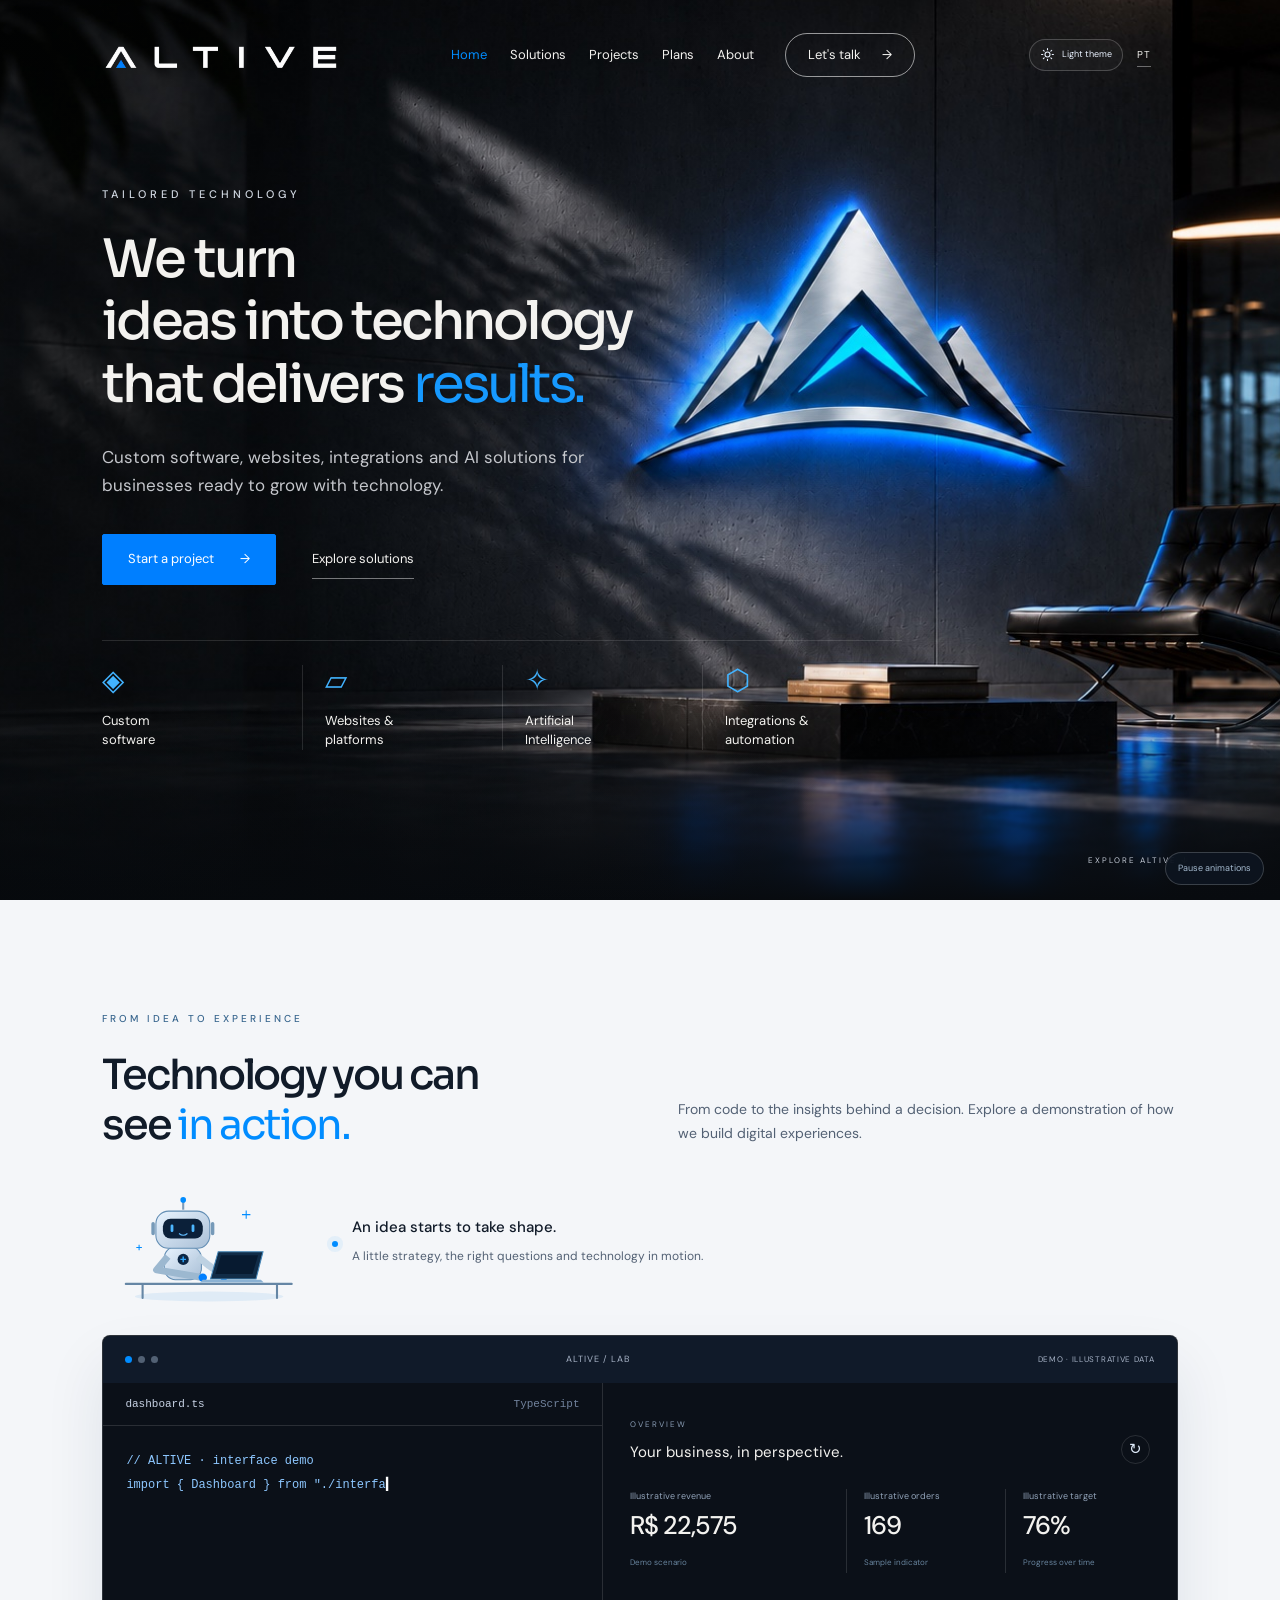
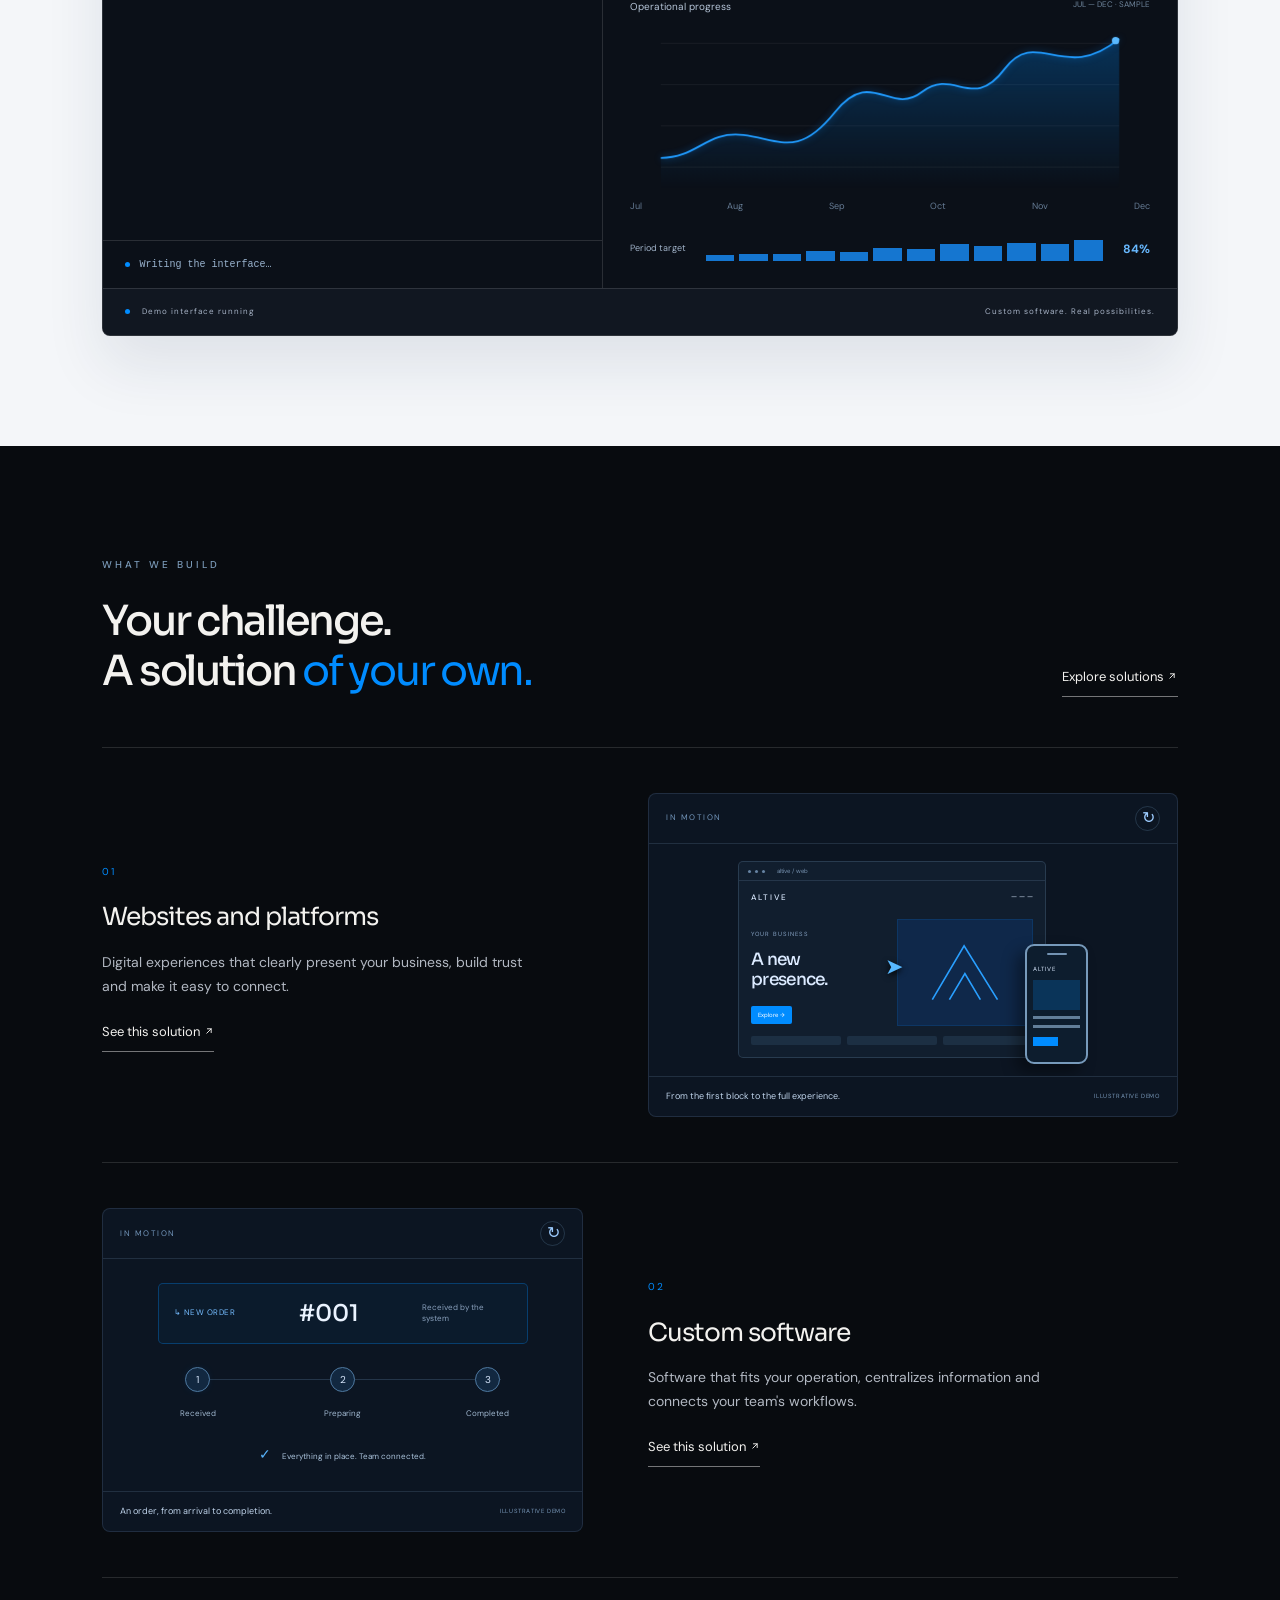
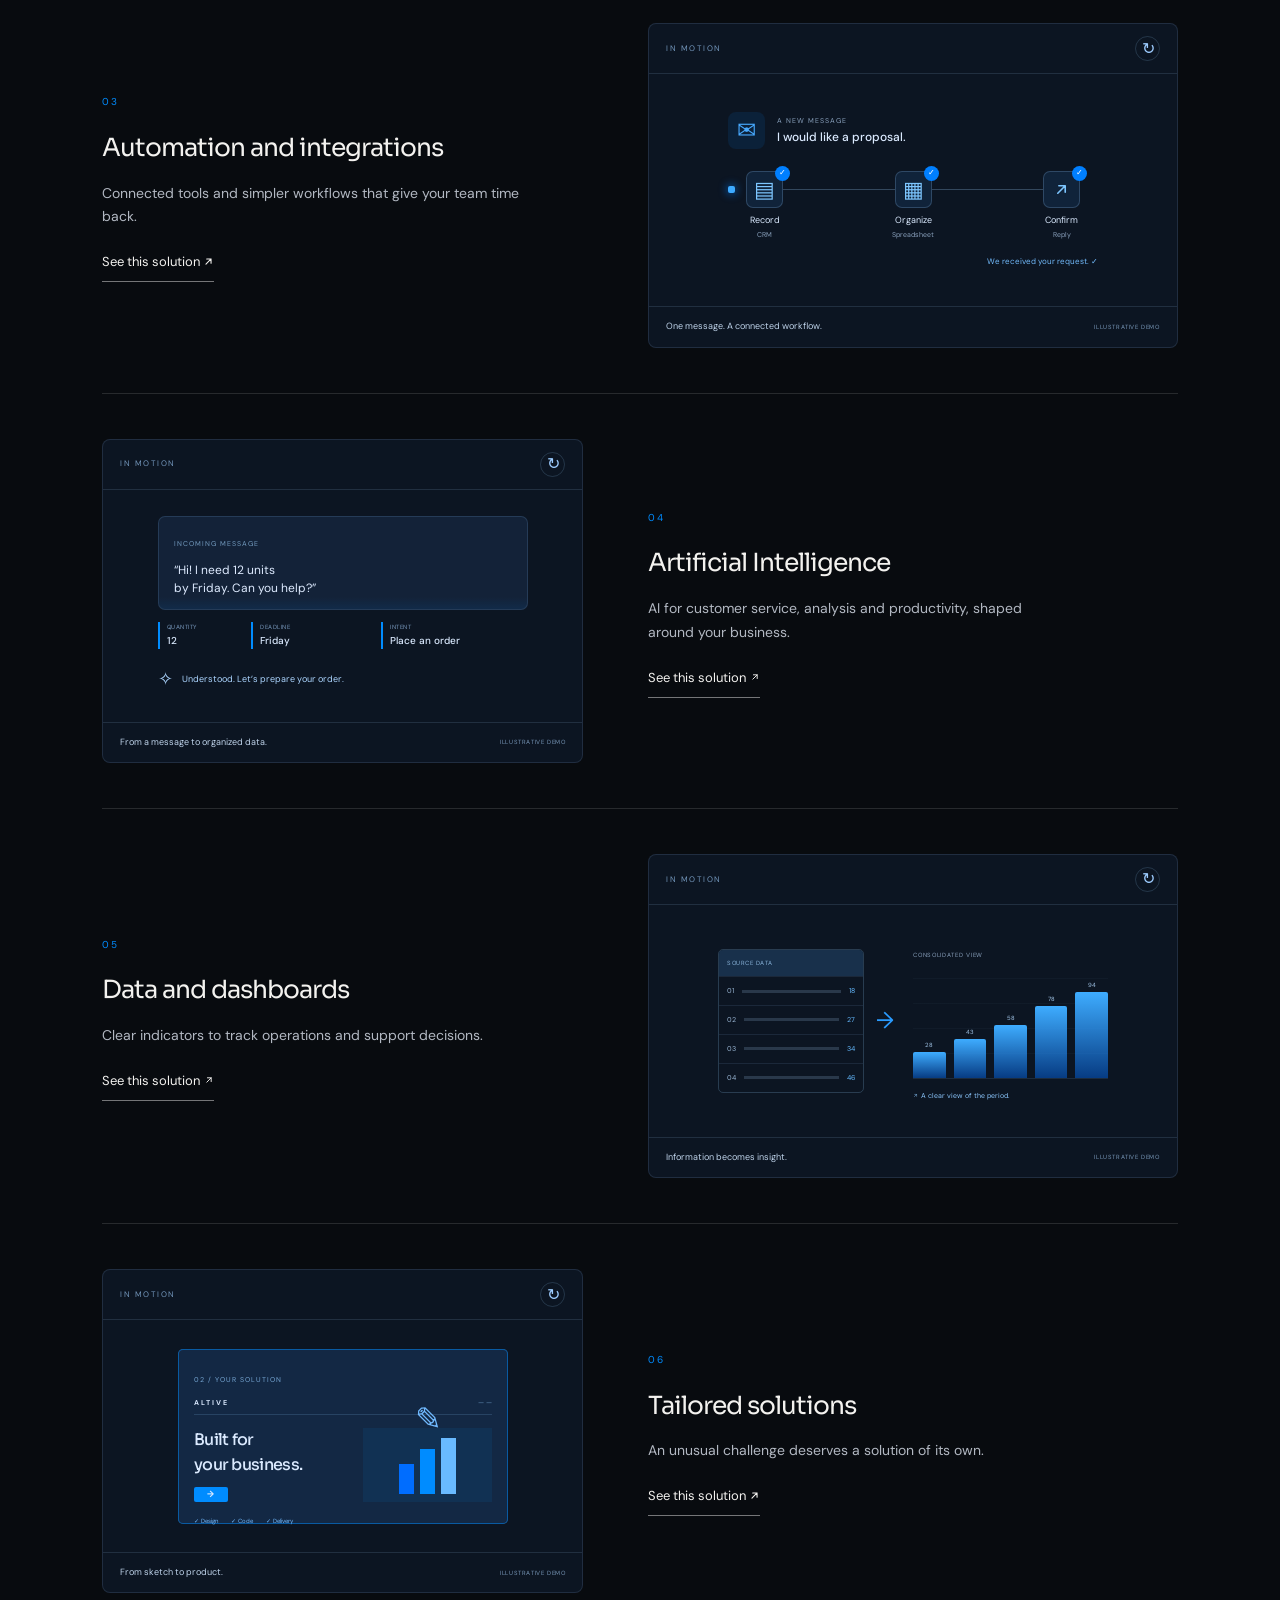
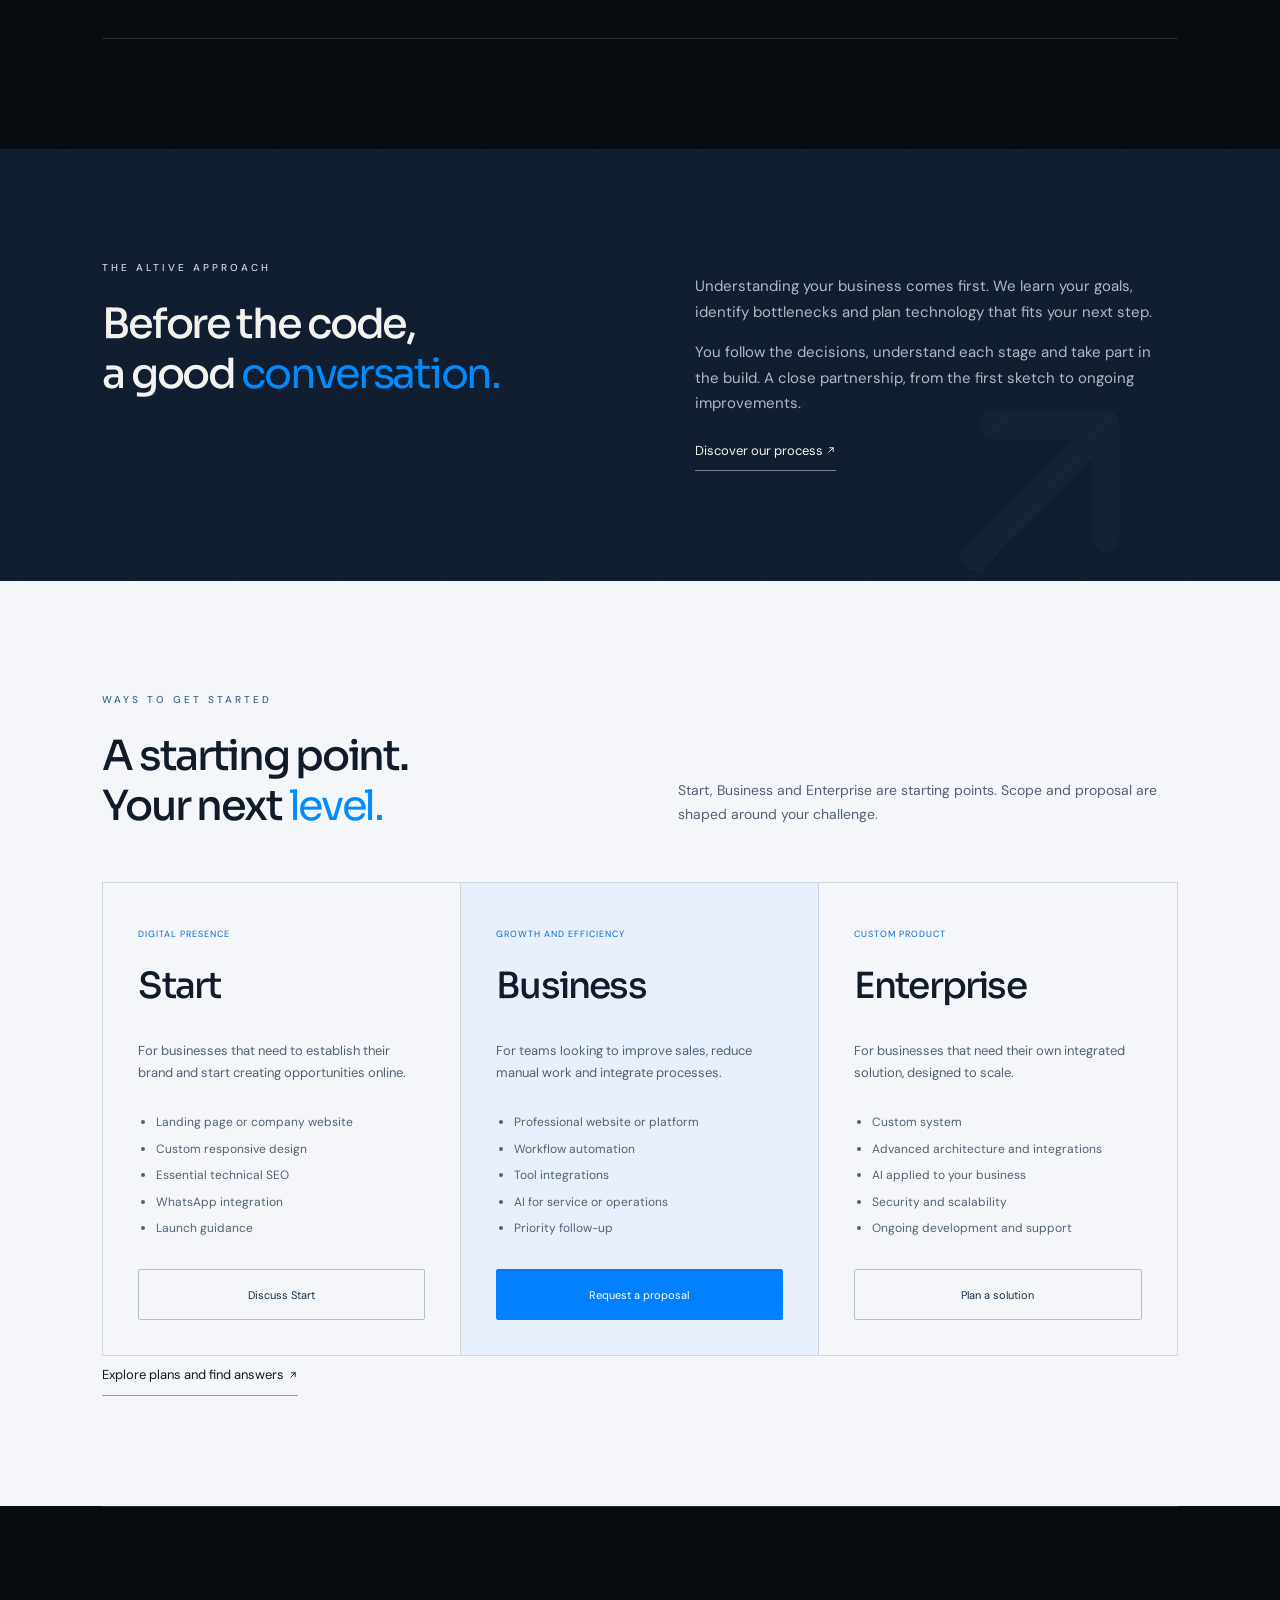
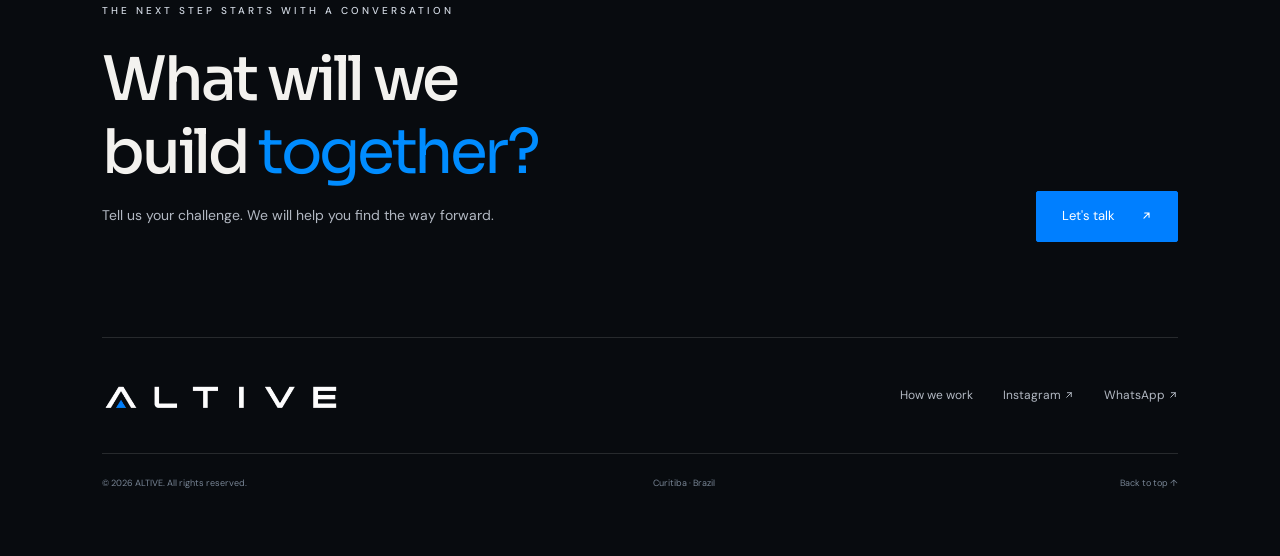
==== commit 63cf7c2f: "Setas em SVG, ajustes no celular, Soluções reescrita e nova página Sobre Co-Authored-By: Claude Opus" ====
--- a/en/index.html
+++ b/en/index.html
@@ -1,5 +1,5 @@
-<!doctype html><html lang="en"><head><meta charset="utf-8"><meta name="viewport" content="width=device-width,initial-scale=1"><meta name="description" content="ALTIVE: websites, custom software, integrations and automation for businesses."><title>ALTIVE | Tailored technology</title><link rel="icon" href="../assets/favicon.svg"><link rel="preconnect" href="https://fonts.googleapis.com"><link rel="preconnect" href="https://fonts.gstatic.com" crossorigin><link href="https://fonts.googleapis.com/css2?family=DM+Sans:wght@400;500;600;700&family=Sora:wght@400;500;600;700&display=swap" rel="stylesheet"><script>try{document.documentElement.dataset.theme=localStorage.getItem("altive-theme-v2")||"dark"}catch{}</script><link rel="stylesheet" href="../css/site.css"><link rel="canonical" href="https://altivetech.com.br/en/index.html"><link rel="alternate" hreflang="pt-BR" href="https://altivetech.com.br/"><link rel="alternate" hreflang="en" href="https://altivetech.com.br/en/index.html"></head><body><a class="skip" href="#conteudo">Skip to content</a><header class="header"><div class="container nav-shell"><a class="brand" href="index.html" aria-label="ALTIVE — home"><span><img src="../assets/altive-logo-wordmark-black.png" alt="ALTIVE"></span></a><div class="preferences"><button class="theme-toggle" type="button" aria-label="Switch to light theme" aria-pressed="false">☀ <span>Light theme</span></button><a class="language-link" href="../index.html" lang="pt-BR" aria-label="Ler em português">PT</a></div><button class="menu-button" aria-label="Open menu" aria-expanded="false" aria-controls="nav"><span></span><span></span></button><nav id="nav" aria-label="Main navigation"><a href="index.html">Home</a><a href="solucoes.html">Solutions</a><a href="projetos.html">Projects</a><a href="planos.html">Plans</a><a href="index.html#sobre">About</a><a class="nav-contact" href="https://wa.me/5541984801999" target="_blank" rel="noopener">Let&#x27;s talk <span>→</span></a></nav></div></header><main id="conteudo"><section class="hero" id="topo"><div class="room" aria-hidden="true"></div><div class="halo" aria-hidden="true"></div><div class="hero-content container"><p class="eyebrow">TAILORED TECHNOLOGY</p><h1>We turn<br>ideas into technology<br>that delivers <em>results.</em></h1><p class="lead">Custom software, websites, integrations and AI solutions for businesses ready to grow with technology.</p><div class="actions"><a class="button primary" href="https://wa.me/5541984801999?text=Hello%2C+I+would+like+to+discuss+a+project+with+ALTIVE." target="_blank" rel="noopener">Start a project <span>→</span></a><a class="text-link" href="solucoes.html">Explore solutions</a></div><div class="hero-services"><a href="solucoes.html#sistemas"><span>◈</span>Custom<br>software</a><a href="solucoes.html#web"><span>▱</span>Websites &amp;<br>platforms</a><a href="solucoes.html#ia"><span>✧</span>Artificial<br>Intelligence</a><a href="solucoes.html#automacao"><span>⬡</span>Integrations &amp;<br>automation</a></div></div><span class="scroll-note">EXPLORE ALTIVE ↓</span></section><section class="section band band-light" id="em-movimento"><div class="container"><div class="section-heading reveal"><div><p class="eyebrow">FROM IDEA TO EXPERIENCE</p><h2>Technology you can<br>see <em>in action.</em></h2></div><p>From code to the insights behind a decision. Explore a demonstration of how we build digital experiences.</p></div><div class="assistant-stage"><div class="assistant-illustration"><svg viewBox="0 0 300 180" class="robot-animation" role="img" aria-label="Robot typing on a computer"><defs><linearGradient id="robot-metal" x1="0" y1="0" x2="1" y2="1"><stop stop-color="#e9f4ff"/><stop offset="1" stop-color="#a9bfd6"/></linearGradient></defs><ellipse cx="153" cy="165" rx="106" ry="7" fill="#1477cd" opacity=".09"/><path d="M34 147H271M58 147V167M250 147V167" fill="none" stroke="#6586a5" stroke-width="3" stroke-linecap="round"/><g class="robot-body"><rect x="89" y="94" width="53" height="47" rx="16" fill="url(#robot-metal)" stroke="#638eb4" stroke-width="1.5"/><circle cx="116" cy="112" r="8" fill="#0c2644"/><path d="M112 112H120M116 108V116" stroke="#2da7ff" stroke-width="2"/><g class="robot-head"><path d="M116 41V30" stroke="#7d9bb9" stroke-width="3"/><circle class="robot-antenna" cx="116" cy="27" r="4" fill="#008cff"/><rect x="77" y="43" width="77" height="53" rx="18" fill="url(#robot-metal)" stroke="#638eb4" stroke-width="1.5"/><rect x="87" y="54" width="57" height="28" rx="11" fill="#0b2039"/><g class="robot-eyes"><path d="M100 64V71M130 64V71" stroke="#4db7ff" stroke-width="4" stroke-linecap="round"/></g><path d="M110 75Q116 80 122 75" stroke="#62bdff" fill="none" stroke-width="1.5"/><path d="M73 61V75M158 61V75" stroke="#769ab9" stroke-width="5" stroke-linecap="round"/></g><g class="robot-arm arm-one"><path d="M94 108L78 127 144 138" stroke="#9cb8d0" stroke-width="10" stroke-linejoin="round" fill="none"/><circle cx="144" cy="138" r="6" fill="#007fff"/></g><g class="robot-arm arm-two"><path d="M137 108L153 121 174 136" stroke="#bdd1e2" stroke-width="10" stroke-linejoin="round" fill="none"/><circle cx="174" cy="136" r="6" fill="#007fff"/></g></g><path d="M166 101H230L220 140H155Z" fill="#112c47" stroke="#4586b7" stroke-width="1.5"/><path d="M170 106H223L215 133H162Z" fill="#071a30"/><g class="robot-screen-code" fill="none" stroke="#31a9ff" stroke-width="2" stroke-linecap="round"><path d="M176 113H189M174 119H209M171 125H194"/></g><path d="M144 141H227L231 145H140Z" fill="#8bb2d4"/><g class="robot-spark" stroke="#008cff" stroke-width="1.5"><path d="M206 42V54M200 48H212"/><path d="M53 91V99M49 95H57"/></g></svg></div><div class="assistant-caption"><span class="assistant-live"></span><div><strong>An idea starts to take shape.</strong><p>A little strategy, the right questions and technology in motion.</p></div></div></div><div class="studio"><div class="studio-bar"><span><i></i><i></i><i></i></span><span>ALTIVE / LAB</span><span class="demo-label">DEMO · ILLUSTRATIVE DATA</span></div><div class="studio-grid"><div class="editor"><div class="editor-tab">dashboard.ts <span>TypeScript</span></div><pre aria-hidden="true"><code id="typed-code"></code><span class="cursor">▎</span></pre><p class="sr-only">Demonstration of code being typed to build an analytics dashboard.</p><div class="terminal"><span class="terminal-dot"></span><span id="build-state" aria-live="off">Preparing the workspace…</span></div></div><div class="dashboard"><div class="dash-title"><div><small>OVERVIEW</small><h3>Your business, in perspective.</h3></div><button type="button" class="replay" aria-label="Replay demonstration">↻</button></div><div class="metrics"><div><small>Illustrative revenue</small><strong>R$ <span data-count="24800">0</span></strong><span class="metric-note">Demo scenario</span></div><div><small>Illustrative orders</small><strong data-count="186">0</strong><span class="metric-note">Sample indicator</span></div><div><small>Illustrative target</small><strong><span data-count="84">0</span>%</strong><span class="metric-note">Progress over time</span></div></div><div class="chart-head"><span>Operational progress</span><small>JUL — DEC · SAMPLE</small></div><svg class="chart" viewBox="0 0 500 180" role="img" aria-label="Illustrative upward chart from July to December"><defs><linearGradient id="chart-fill" x1="0" y1="0" x2="0" y2="1"><stop offset="0" stop-color="#008cff" stop-opacity=".28"/><stop offset="1" stop-color="#008cff" stop-opacity="0"/></linearGradient></defs><g class="chart-grid"><path d="M0 20H500M0 65H500M0 110H500M0 155H500"/></g><path class="chart-area" d="M0 145C40 145 50 115 90 120S150 145 190 95S250 100 285 73S340 95 375 48S440 65 500 15V180H0Z" fill="url(#chart-fill)"/><path class="chart-line" d="M0 145C40 145 50 115 90 120S150 145 190 95S250 100 285 73S340 95 375 48S440 65 500 15"/><circle class="chart-dot" cx="496" cy="17" r="4"/></svg><div class="months"><span>Jul</span><span>Aug</span><span>Sep</span><span>Oct</span><span>Nov</span><span>Dec</span></div><div class="mini-bars" aria-label="Illustrative target distribution"><span>Period target</span><div><i style="--bar:24%"></i><i style="--bar:30%"></i><i style="--bar:27%"></i><i style="--bar:42%"></i><i style="--bar:38%"></i><i style="--bar:53%"></i><i style="--bar:50%"></i><i style="--bar:67%"></i><i style="--bar:62%"></i><i style="--bar:73%"></i><i style="--bar:70%"></i><i style="--bar:84%"></i></div><b>84%</b></div></div></div><div class="studio-footer"><span><i></i> Demo interface running</span><span>Custom software. Real possibilities.</span></div></div></div></section><section class="section container" id="servicos"><div class="section-heading reveal"><div><p class="eyebrow">WHAT WE BUILD</p><h2>Your challenge.<br>A solution <em>of your own.</em></h2></div><a class="text-link" href="solucoes.html">Explore solutions ↗</a></div><div class="service-list"><article class="solution-teaser reveal"><div class="teaser-copy"><span class="teaser-number">01</span><h3>Websites and platforms</h3><p>Digital experiences that clearly present your business, build trust and make it easy to connect.</p><a class="text-link" href="solucoes.html#web">See this solution ↗</a></div><div class="solution-scene scene-web"><div class="scene-toolbar"><span>IN MOTION</span><button class="scene-replay" type="button" aria-label="Replay animation: From the first block to the full experience.">↻</button></div><div class="scene-art" role="img" aria-label="From the first block to the full experience."><div class="web-build"><div class="mini-browser"><div class="browser-chrome"><i></i><i></i><i></i><span>altive / web</span></div><div class="web-nav build-piece"><b>ALTIVE</b><span>— — —</span></div><div class="web-columns"><div><span class="tiny-label build-piece">YOUR BUSINESS</span><strong class="web-title build-piece">A new<br>presence.</strong><span class="web-button build-piece">Explore →</span></div><div class="web-picture build-piece"><svg viewBox="0 0 100 90" aria-hidden="true"><path d="M10 78 49 12 90 78M31 78 50 46 69 78" fill="none" stroke="currentColor" stroke-width="2"/></svg></div></div><div class="web-strips build-piece"><i></i><i></i><i></i></div></div><div class="mini-phone build-piece"><div class="phone-speaker"></div><span>ALTIVE</span><div></div><i></i><i></i><b></b></div><div class="build-pointer">➤</div></div></div><div class="scene-caption"><span>From the first block to the full experience.</span><small>ILLUSTRATIVE DEMO</small></div></div></article><article class="solution-teaser reveal"><div class="teaser-copy"><span class="teaser-number">02</span><h3>Custom software</h3><p>Software that fits your operation, centralizes information and connects your team&#x27;s workflows.</p><a class="text-link" href="solucoes.html#sistemas">See this solution ↗</a></div><div class="solution-scene scene-sistemas"><div class="scene-toolbar"><span>IN MOTION</span><button class="scene-replay" type="button" aria-label="Replay animation: An order, from arrival to completion.">↻</button></div><div class="scene-art" role="img" aria-label="An order, from arrival to completion."><div class="order-scene"><div class="incoming-order"><span>↳ NEW ORDER</span><strong>#001</strong><small>Received by the system</small></div><div class="order-track"><div class="track-line"></div><i class="order-dot"></i><div class="order-stage"><b>1</b><span>Received</span></div><div class="order-stage"><b>2</b><span>Preparing</span></div><div class="order-stage"><b>3</b><span>Completed</span></div></div><div class="order-check">✓ <span>Everything in place. Team connected.</span></div></div></div><div class="scene-caption"><span>An order, from arrival to completion.</span><small>ILLUSTRATIVE DEMO</small></div></div></article><article class="solution-teaser reveal"><div class="teaser-copy"><span class="teaser-number">03</span><h3>Automation and integrations</h3><p>Connected tools and simpler workflows that give your team time back.</p><a class="text-link" href="solucoes.html#automacao">See this solution ↗</a></div><div class="solution-scene scene-automacao"><div class="scene-toolbar"><span>IN MOTION</span><button class="scene-replay" type="button" aria-label="Replay animation: One message. A connected workflow.">↻</button></div><div class="scene-art" role="img" aria-label="One message. A connected workflow."><div class="automation-scene"><div class="flow-top"><span class="message-mark">✉</span><div><small>A NEW MESSAGE</small><strong>I would like a proposal.</strong></div></div><div class="flow-network"><div class="flow-rail"></div><i class="flow-packet"></i><div class="flow-node"><b>▤</b><span>Record</span><small>CRM</small><i>✓</i></div><div class="flow-node"><b>▦</b><span>Organize</span><small>Spreadsheet</small><i>✓</i></div><div class="flow-node"><b>↗</b><span>Confirm</span><small>Reply</small><i>✓</i></div></div><div class="flow-confirm">We received your request. ✓</div></div></div><div class="scene-caption"><span>One message. A connected workflow.</span><small>ILLUSTRATIVE DEMO</small></div></div></article><article class="solution-teaser reveal"><div class="teaser-copy"><span class="teaser-number">04</span><h3>Artificial Intelligence</h3><p>AI for customer service, analysis and productivity, shaped around your business.</p><a class="text-link" href="solucoes.html#ia">See this solution ↗</a></div><div class="solution-scene scene-ia"><div class="scene-toolbar"><span>IN MOTION</span><button class="scene-replay" type="button" aria-label="Replay animation: From a message to organized data.">↻</button></div><div class="scene-art" role="img" aria-label="From a message to organized data."><div class="ai-scene"><div class="ai-message"><span>INCOMING MESSAGE</span><p>“Hi! I need 12 units<br>by Friday. Can you help?”</p><div class="ai-scan"></div></div><div class="ai-extract"><div><span>QUANTITY</span><strong>12</strong></div><div><span>DEADLINE</span><strong>Friday</strong></div><div><span>INTENT</span><strong>Place an order</strong></div></div><div class="ai-reply"><b>✧</b><span>Understood. Let’s prepare your order.</span></div></div></div><div class="scene-caption"><span>From a message to organized data.</span><small>ILLUSTRATIVE DEMO</small></div></div></article><article class="solution-teaser reveal"><div class="teaser-copy"><span class="teaser-number">05</span><h3>Data and dashboards</h3><p>Clear indicators to track operations and support decisions.</p><a class="text-link" href="solucoes.html#dados">See this solution ↗</a></div><div class="solution-scene scene-dados"><div class="scene-toolbar"><span>IN MOTION</span><button class="scene-replay" type="button" aria-label="Replay animation: Information becomes insight.">↻</button></div><div class="scene-art" role="img" aria-label="Information becomes insight."><div class="data-scene"><div class="data-sheet"><div class="data-sheet-title">SOURCE DATA</div><div class="data-row"><span>01</span><i></i><b>18</b></div><div class="data-row"><span>02</span><i></i><b>27</b></div><div class="data-row"><span>03</span><i></i><b>34</b></div><div class="data-row"><span>04</span><i></i><b>46</b></div></div><div class="data-arrow">→</div><div class="data-result"><small>CONSOLIDATED VIEW</small><div class="data-bars"><i style="--height:28%"><span>28</span></i><i style="--height:43%"><span>43</span></i><i style="--height:58%"><span>58</span></i><i style="--height:78%"><span>78</span></i><i style="--height:94%"><span>94</span></i></div><div class="data-insight">↗ A clear view of the period.</div></div></div></div><div class="scene-caption"><span>Information becomes insight.</span><small>ILLUSTRATIVE DEMO</small></div></div></article><article class="solution-teaser reveal"><div class="teaser-copy"><span class="teaser-number">06</span><h3>Tailored solutions</h3><p>An unusual challenge deserves a solution of its own.</p><a class="text-link" href="solucoes.html#personalizadas">See this solution ↗</a></div><div class="solution-scene scene-personalizadas"><div class="scene-toolbar"><span>IN MOTION</span><button class="scene-replay" type="button" aria-label="Replay animation: From sketch to product.">↻</button></div><div class="scene-art" role="img" aria-label="From sketch to product."><div class="sketch-scene"><div class="sketch-board"><div class="sketch-version wireframe"><span>01 / SKETCH</span><div class="sketch-nav"></div><div class="sketch-grid"><div><i></i><i></i><b></b></div><div class="sketch-image">╳</div></div><div class="sketch-bottom"><i></i><i></i><i></i></div></div><div class="sketch-version polished"><span>02 / YOUR SOLUTION</span><div class="polished-nav"><b>ALTIVE</b><i>— —</i></div><div class="polished-grid"><div><strong>Built for<br>your business.</strong><b>→</b></div><div class="polished-graphic"><i></i><i></i><i></i></div></div><div class="polished-bottom"><span>✓ Design</span><span>✓ Code</span><span>✓ Delivery</span></div></div><div class="sketch-pencil">✎</div></div></div></div><div class="scene-caption"><span>From sketch to product.</span><small>ILLUSTRATIVE DEMO</small></div></div></article></div></section><section class="about section band" id="sobre"><div class="container about-grid"><div><p class="eyebrow">THE ALTIVE APPROACH</p><h2>Before the code,<br>a good <em>conversation.</em></h2></div><div><p>Understanding your business comes first. We learn your goals, identify bottlenecks and plan technology that fits your next step.</p><p>You follow the decisions, understand each stage and take part in the build. A close partnership, from the first sketch to ongoing improvements.</p><a class="text-link" href="como-trabalhamos.html">Discover our process ↗</a></div></div></section><section class="section band band-light" id="planos"><div class="container"><div class="section-heading reveal"><div><p class="eyebrow">WAYS TO GET STARTED</p><h2>A starting point.<br>Your next <em>level.</em></h2></div><p>Start, Business and Enterprise are starting points. Scope and proposal are shaped around your challenge.</p></div><div class="plans">
+<!doctype html><html lang="en"><head><meta charset="utf-8"><meta name="viewport" content="width=device-width,initial-scale=1"><meta name="description" content="ALTIVE: websites, custom software, integrations and automation for businesses."><title>ALTIVE | Tailored technology</title><link rel="icon" href="../assets/favicon.svg"><link rel="preconnect" href="https://fonts.googleapis.com"><link rel="preconnect" href="https://fonts.gstatic.com" crossorigin><link href="https://fonts.googleapis.com/css2?family=DM+Sans:wght@400;500;600;700&family=Sora:wght@400;500;600;700&display=swap" rel="stylesheet"><script>try{document.documentElement.dataset.theme=localStorage.getItem("altive-theme-v2")||"dark"}catch{}</script><link rel="stylesheet" href="../css/site.css"><link rel="canonical" href="https://altivetech.com.br/en/index.html"><link rel="alternate" hreflang="pt-BR" href="https://altivetech.com.br/"><link rel="alternate" hreflang="en" href="https://altivetech.com.br/en/index.html"></head><body><a class="skip" href="#conteudo">Skip to content</a><header class="header"><div class="container nav-shell"><a class="brand" href="index.html" aria-label="ALTIVE — home"><span><img src="../assets/altive-logo-wordmark-black.png" alt="ALTIVE"></span></a><div class="preferences"><button class="theme-toggle" type="button" aria-label="Switch to light theme" aria-pressed="false"><svg class="ico" viewBox="0 0 24 24" aria-hidden="true"><circle cx="12" cy="12" r="4"/><path d="M12 2.5v2M12 19.5v2M2.5 12h2M19.5 12h2M5.3 5.3l1.4 1.4M17.3 17.3l1.4 1.4M5.3 18.7l1.4-1.4M17.3 6.7l1.4-1.4"/></svg> <span>Light theme</span></button><a class="language-link" href="../index.html" lang="pt-BR" aria-label="Ler em português">PT</a></div><button class="menu-button" aria-label="Open menu" aria-expanded="false" aria-controls="nav"><span></span><span></span></button><nav id="nav" aria-label="Main navigation"><a href="index.html">Home</a><a href="solucoes.html">Solutions</a><a href="projetos.html">Projects</a><a href="planos.html">Plans</a><a href="index.html#sobre">About</a><a class="nav-contact" href="https://wa.me/5541984801999" target="_blank" rel="noopener">Let&#x27;s talk <span>→</span></a></nav></div></header><main id="conteudo"><section class="hero" id="topo"><div class="room" aria-hidden="true"></div><div class="halo" aria-hidden="true"></div><div class="hero-content container"><p class="eyebrow">TAILORED TECHNOLOGY</p><h1>We turn<br>ideas into technology<br>that delivers <em>results.</em></h1><p class="lead">Custom software, websites, integrations and AI solutions for businesses ready to grow with technology.</p><div class="actions"><a class="button primary" href="https://wa.me/5541984801999?text=Hello%2C+I+would+like+to+discuss+a+project+with+ALTIVE." target="_blank" rel="noopener">Start a project <span>→</span></a><a class="text-link" href="solucoes.html">Explore solutions</a></div><div class="hero-services"><a href="solucoes.html#sistemas"><span>◈</span>Custom<br>software</a><a href="solucoes.html#web"><span>▱</span>Websites &amp;<br>platforms</a><a href="solucoes.html#ia"><span>✧</span>Artificial<br>Intelligence</a><a href="solucoes.html#automacao"><span>⬡</span>Integrations &amp;<br>automation</a></div></div><span class="scroll-note">EXPLORE ALTIVE ↓</span></section><section class="section band band-light" id="em-movimento"><div class="container"><div class="section-heading reveal"><div><p class="eyebrow">FROM IDEA TO EXPERIENCE</p><h2>Technology you can<br>see <em>in action.</em></h2></div><p>From code to the insights behind a decision. Explore a demonstration of how we build digital experiences.</p></div><div class="assistant-stage"><div class="assistant-illustration"><svg viewBox="0 0 300 180" class="robot-animation" role="img" aria-label="Robot typing on a computer"><defs><linearGradient id="robot-metal" x1="0" y1="0" x2="1" y2="1"><stop stop-color="#e9f4ff"/><stop offset="1" stop-color="#a9bfd6"/></linearGradient></defs><ellipse cx="153" cy="165" rx="106" ry="7" fill="#1477cd" opacity=".09"/><path d="M34 147H271M58 147V167M250 147V167" fill="none" stroke="#6586a5" stroke-width="3" stroke-linecap="round"/><g class="robot-body"><rect x="89" y="94" width="53" height="47" rx="16" fill="url(#robot-metal)" stroke="#638eb4" stroke-width="1.5"/><circle cx="116" cy="112" r="8" fill="#0c2644"/><path d="M112 112H120M116 108V116" stroke="#2da7ff" stroke-width="2"/><g class="robot-head"><path d="M116 41V30" stroke="#7d9bb9" stroke-width="3"/><circle class="robot-antenna" cx="116" cy="27" r="4" fill="#008cff"/><rect x="77" y="43" width="77" height="53" rx="18" fill="url(#robot-metal)" stroke="#638eb4" stroke-width="1.5"/><rect x="87" y="54" width="57" height="28" rx="11" fill="#0b2039"/><g class="robot-eyes"><path d="M100 64V71M130 64V71" stroke="#4db7ff" stroke-width="4" stroke-linecap="round"/></g><path d="M110 75Q116 80 122 75" stroke="#62bdff" fill="none" stroke-width="1.5"/><path d="M73 61V75M158 61V75" stroke="#769ab9" stroke-width="5" stroke-linecap="round"/></g><g class="robot-arm arm-one"><path d="M94 108L78 127 144 138" stroke="#9cb8d0" stroke-width="10" stroke-linejoin="round" fill="none"/><circle cx="144" cy="138" r="6" fill="#007fff"/></g><g class="robot-arm arm-two"><path d="M137 108L153 121 174 136" stroke="#bdd1e2" stroke-width="10" stroke-linejoin="round" fill="none"/><circle cx="174" cy="136" r="6" fill="#007fff"/></g></g><path d="M166 101H230L220 140H155Z" fill="#112c47" stroke="#4586b7" stroke-width="1.5"/><path d="M170 106H223L215 133H162Z" fill="#071a30"/><g class="robot-screen-code" fill="none" stroke="#31a9ff" stroke-width="2" stroke-linecap="round"><path d="M176 113H189M174 119H209M171 125H194"/></g><path d="M144 141H227L231 145H140Z" fill="#8bb2d4"/><g class="robot-spark" stroke="#008cff" stroke-width="1.5"><path d="M206 42V54M200 48H212"/><path d="M53 91V99M49 95H57"/></g></svg></div><div class="assistant-caption"><span class="assistant-live"></span><div><strong>An idea starts to take shape.</strong><p>A little strategy, the right questions and technology in motion.</p></div></div></div><div class="studio"><div class="studio-bar"><span><i></i><i></i><i></i></span><span>ALTIVE / LAB</span><span class="demo-label">DEMO · ILLUSTRATIVE DATA</span></div><div class="studio-grid"><div class="editor"><div class="editor-tab">dashboard.ts <span>TypeScript</span></div><pre aria-hidden="true"><code id="typed-code"></code><span class="cursor">▎</span></pre><p class="sr-only">Demonstration of code being typed to build an analytics dashboard.</p><div class="terminal"><span class="terminal-dot"></span><span id="build-state" aria-live="off">Preparing the workspace…</span></div></div><div class="dashboard"><div class="dash-title"><div><small>OVERVIEW</small><h3>Your business, in perspective.</h3></div><button type="button" class="replay" aria-label="Replay demonstration">↻</button></div><div class="metrics"><div><small>Illustrative revenue</small><strong>R$ <span data-count="24800">0</span></strong><span class="metric-note">Demo scenario</span></div><div><small>Illustrative orders</small><strong data-count="186">0</strong><span class="metric-note">Sample indicator</span></div><div><small>Illustrative target</small><strong><span data-count="84">0</span>%</strong><span class="metric-note">Progress over time</span></div></div><div class="chart-head"><span>Operational progress</span><small>JUL — DEC · SAMPLE</small></div><svg class="chart" viewBox="0 0 500 180" role="img" aria-label="Illustrative upward chart from July to December"><defs><linearGradient id="chart-fill" x1="0" y1="0" x2="0" y2="1"><stop offset="0" stop-color="#008cff" stop-opacity=".28"/><stop offset="1" stop-color="#008cff" stop-opacity="0"/></linearGradient></defs><g class="chart-grid"><path d="M0 20H500M0 65H500M0 110H500M0 155H500"/></g><path class="chart-area" d="M0 145C40 145 50 115 90 120S150 145 190 95S250 100 285 73S340 95 375 48S440 65 500 15V180H0Z" fill="url(#chart-fill)"/><path class="chart-line" d="M0 145C40 145 50 115 90 120S150 145 190 95S250 100 285 73S340 95 375 48S440 65 500 15"/><circle class="chart-dot" cx="496" cy="17" r="4"/></svg><div class="months"><span>Jul</span><span>Aug</span><span>Sep</span><span>Oct</span><span>Nov</span><span>Dec</span></div><div class="mini-bars" aria-label="Illustrative target distribution"><span>Period target</span><div><i style="--bar:24%"></i><i style="--bar:30%"></i><i style="--bar:27%"></i><i style="--bar:42%"></i><i style="--bar:38%"></i><i style="--bar:53%"></i><i style="--bar:50%"></i><i style="--bar:67%"></i><i style="--bar:62%"></i><i style="--bar:73%"></i><i style="--bar:70%"></i><i style="--bar:84%"></i></div><b>84%</b></div></div></div><div class="studio-footer"><span><i></i> Demo interface running</span><span>Custom software. Real possibilities.</span></div></div></div></section><section class="section container" id="servicos"><div class="section-heading reveal"><div><p class="eyebrow">WHAT WE BUILD</p><h2>Your challenge.<br>A solution <em>of your own.</em></h2></div><a class="text-link" href="solucoes.html">Explore solutions <i class="arr" aria-hidden="true"></i></a></div><div class="service-list"><article class="solution-teaser reveal"><div class="teaser-copy"><span class="teaser-number">01</span><h3>Websites and platforms</h3><p>Digital experiences that clearly present your business, build trust and make it easy to connect.</p><a class="text-link" href="solucoes.html#web">See this solution <i class="arr" aria-hidden="true"></i></a></div><div class="solution-scene scene-web"><div class="scene-toolbar"><span>IN MOTION</span><button class="scene-replay" type="button" aria-label="Replay animation: From the first block to the full experience.">↻</button></div><div class="scene-art" role="img" aria-label="From the first block to the full experience."><div class="web-build"><div class="mini-browser"><div class="browser-chrome"><i></i><i></i><i></i><span>altive / web</span></div><div class="web-nav build-piece"><b>ALTIVE</b><span>— — —</span></div><div class="web-columns"><div><span class="tiny-label build-piece">YOUR BUSINESS</span><strong class="web-title build-piece">A new<br>presence.</strong><span class="web-button build-piece">Explore →</span></div><div class="web-picture build-piece"><svg viewBox="0 0 100 90" aria-hidden="true"><path d="M10 78 49 12 90 78M31 78 50 46 69 78" fill="none" stroke="currentColor" stroke-width="2"/></svg></div></div><div class="web-strips build-piece"><i></i><i></i><i></i></div></div><div class="mini-phone build-piece"><div class="phone-speaker"></div><span>ALTIVE</span><div></div><i></i><i></i><b></b></div><div class="build-pointer">➤</div></div></div><div class="scene-caption"><span>From the first block to the full experience.</span><small>ILLUSTRATIVE DEMO</small></div></div></article><article class="solution-teaser reveal"><div class="teaser-copy"><span class="teaser-number">02</span><h3>Custom software</h3><p>Software that fits your operation, centralizes information and connects your team&#x27;s workflows.</p><a class="text-link" href="solucoes.html#sistemas">See this solution <i class="arr" aria-hidden="true"></i></a></div><div class="solution-scene scene-sistemas"><div class="scene-toolbar"><span>IN MOTION</span><button class="scene-replay" type="button" aria-label="Replay animation: An order, from arrival to completion.">↻</button></div><div class="scene-art" role="img" aria-label="An order, from arrival to completion."><div class="order-scene"><div class="incoming-order"><span>↳ NEW ORDER</span><strong>#001</strong><small>Received by the system</small></div><div class="order-track"><div class="track-line"></div><i class="order-dot"></i><div class="order-stage"><b>1</b><span>Received</span></div><div class="order-stage"><b>2</b><span>Preparing</span></div><div class="order-stage"><b>3</b><span>Completed</span></div></div><div class="order-check">✓ <span>Everything in place. Team connected.</span></div></div></div><div class="scene-caption"><span>An order, from arrival to completion.</span><small>ILLUSTRATIVE DEMO</small></div></div></article><article class="solution-teaser reveal"><div class="teaser-copy"><span class="teaser-number">03</span><h3>Automation and integrations</h3><p>Connected tools and simpler workflows that give your team time back.</p><a class="text-link" href="solucoes.html#automacao">See this solution <i class="arr" aria-hidden="true"></i></a></div><div class="solution-scene scene-automacao"><div class="scene-toolbar"><span>IN MOTION</span><button class="scene-replay" type="button" aria-label="Replay animation: One message. A connected workflow.">↻</button></div><div class="scene-art" role="img" aria-label="One message. A connected workflow."><div class="automation-scene"><div class="flow-top"><span class="message-mark">✉︎</span><div><small>A NEW MESSAGE</small><strong>I would like a proposal.</strong></div></div><div class="flow-network"><div class="flow-rail"></div><i class="flow-packet"></i><div class="flow-node"><b>▤</b><span>Record</span><small>CRM</small><i>✓</i></div><div class="flow-node"><b>▦</b><span>Organize</span><small>Spreadsheet</small><i>✓</i></div><div class="flow-node"><b><i class="arr" aria-hidden="true"></i></b><span>Confirm</span><small>Reply</small><i>✓</i></div></div><div class="flow-confirm">We received your request. ✓</div></div></div><div class="scene-caption"><span>One message. A connected workflow.</span><small>ILLUSTRATIVE DEMO</small></div></div></article><article class="solution-teaser reveal"><div class="teaser-copy"><span class="teaser-number">04</span><h3>Artificial Intelligence</h3><p>AI for customer service, analysis and productivity, shaped around your business.</p><a class="text-link" href="solucoes.html#ia">See this solution <i class="arr" aria-hidden="true"></i></a></div><div class="solution-scene scene-ia"><div class="scene-toolbar"><span>IN MOTION</span><button class="scene-replay" type="button" aria-label="Replay animation: From a message to organized data.">↻</button></div><div class="scene-art" role="img" aria-label="From a message to organized data."><div class="ai-scene"><div class="ai-message"><span>INCOMING MESSAGE</span><p>“Hi! I need 12 units<br>by Friday. Can you help?”</p><div class="ai-scan"></div></div><div class="ai-extract"><div><span>QUANTITY</span><strong>12</strong></div><div><span>DEADLINE</span><strong>Friday</strong></div><div><span>INTENT</span><strong>Place an order</strong></div></div><div class="ai-reply"><b>✧</b><span>Understood. Let’s prepare your order.</span></div></div></div><div class="scene-caption"><span>From a message to organized data.</span><small>ILLUSTRATIVE DEMO</small></div></div></article><article class="solution-teaser reveal"><div class="teaser-copy"><span class="teaser-number">05</span><h3>Data and dashboards</h3><p>Clear indicators to track operations and support decisions.</p><a class="text-link" href="solucoes.html#dados">See this solution <i class="arr" aria-hidden="true"></i></a></div><div class="solution-scene scene-dados"><div class="scene-toolbar"><span>IN MOTION</span><button class="scene-replay" type="button" aria-label="Replay animation: Information becomes insight.">↻</button></div><div class="scene-art" role="img" aria-label="Information becomes insight."><div class="data-scene"><div class="data-sheet"><div class="data-sheet-title">SOURCE DATA</div><div class="data-row"><span>01</span><i></i><b>18</b></div><div class="data-row"><span>02</span><i></i><b>27</b></div><div class="data-row"><span>03</span><i></i><b>34</b></div><div class="data-row"><span>04</span><i></i><b>46</b></div></div><div class="data-arrow">→</div><div class="data-result"><small>CONSOLIDATED VIEW</small><div class="data-bars"><i style="--height:28%"><span>28</span></i><i style="--height:43%"><span>43</span></i><i style="--height:58%"><span>58</span></i><i style="--height:78%"><span>78</span></i><i style="--height:94%"><span>94</span></i></div><div class="data-insight"><i class="arr" aria-hidden="true"></i> A clear view of the period.</div></div></div></div><div class="scene-caption"><span>Information becomes insight.</span><small>ILLUSTRATIVE DEMO</small></div></div></article><article class="solution-teaser reveal"><div class="teaser-copy"><span class="teaser-number">06</span><h3>Tailored solutions</h3><p>An unusual challenge deserves a solution of its own.</p><a class="text-link" href="solucoes.html#personalizadas">See this solution <i class="arr" aria-hidden="true"></i></a></div><div class="solution-scene scene-personalizadas"><div class="scene-toolbar"><span>IN MOTION</span><button class="scene-replay" type="button" aria-label="Replay animation: From sketch to product.">↻</button></div><div class="scene-art" role="img" aria-label="From sketch to product."><div class="sketch-scene"><div class="sketch-board"><div class="sketch-version wireframe"><span>01 / SKETCH</span><div class="sketch-nav"></div><div class="sketch-grid"><div><i></i><i></i><b></b></div><div class="sketch-image">╳</div></div><div class="sketch-bottom"><i></i><i></i><i></i></div></div><div class="sketch-version polished"><span>02 / YOUR SOLUTION</span><div class="polished-nav"><b>ALTIVE</b><i>— —</i></div><div class="polished-grid"><div><strong>Built for<br>your business.</strong><b>→</b></div><div class="polished-graphic"><i></i><i></i><i></i></div></div><div class="polished-bottom"><span>✓ Design</span><span>✓ Code</span><span>✓ Delivery</span></div></div><div class="sketch-pencil">✎</div></div></div></div><div class="scene-caption"><span>From sketch to product.</span><small>ILLUSTRATIVE DEMO</small></div></div></article></div></section><section class="about section band" id="sobre"><div class="container about-grid"><div><p class="eyebrow">THE ALTIVE APPROACH</p><h2>Before the code,<br>a good <em>conversation.</em></h2></div><div><p>Understanding your business comes first. We learn your goals, identify bottlenecks and plan technology that fits your next step.</p><p>You follow the decisions, understand each stage and take part in the build. A close partnership, from the first sketch to ongoing improvements.</p><a class="text-link" href="como-trabalhamos.html">Discover our process <i class="arr" aria-hidden="true"></i></a></div></div></section><section class="section band band-light" id="planos"><div class="container"><div class="section-heading reveal"><div><p class="eyebrow">WAYS TO GET STARTED</p><h2>A starting point.<br>Your next <em>level.</em></h2></div><p>Start, Business and Enterprise are starting points. Scope and proposal are shaped around your challenge.</p></div><div class="plans">
       <article class="plan reveal"><p class="plan-kicker">Digital presence</p><h2>Start</h2><p>For businesses that need to establish their brand and start creating opportunities online.</p><ul><li>Landing page or company website</li><li>Custom responsive design</li><li>Essential technical SEO</li><li>WhatsApp integration</li><li>Launch guidance</li></ul><a class="button button-secondary" href="https://wa.me/5541984801999?text=Hello%2C+I+would+like+to+discuss+the+Start+plan+with+ALTIVE." target="_blank" rel="noopener">Discuss Start</a></article>
       <article class="plan featured reveal"><p class="plan-kicker">Growth and efficiency</p><h2>Business</h2><p>For teams looking to improve sales, reduce manual work and integrate processes.</p><ul><li>Professional website or platform</li><li>Workflow automation</li><li>Tool integrations</li><li>AI for service or operations</li><li>Priority follow-up</li></ul><a class="button button-primary" href="https://wa.me/5541984801999?text=Hello%2C+I+would+like+to+discuss+the+Business+plan+with+ALTIVE." target="_blank" rel="noopener">Request a proposal</a></article>
       <article class="plan reveal"><p class="plan-kicker">Custom product</p><h2>Enterprise</h2><p>For businesses that need their own integrated solution, designed to scale.</p><ul><li>Custom system</li><li>Advanced architecture and integrations</li><li>AI applied to your business</li><li>Security and scalability</li><li>Ongoing development and support</li></ul><a class="button button-secondary" href="https://wa.me/5541984801999?text=Hello%2C+I+would+like+to+discuss+the+Enterprise+plan+with+ALTIVE." target="_blank" rel="noopener">Plan a solution</a></article>
-    </div><a class="text-link" href="planos.html">Explore plans and find answers ↗</a></div></section></main><section class="contact container" id="contato"><p class="eyebrow">THE NEXT STEP STARTS WITH A CONVERSATION</p><h2>What will we<br>build <em>together?</em></h2><div class="contact-end"><p>Tell us your challenge. We will help you find the way forward.</p><a class="button primary" href="https://wa.me/5541984801999" target="_blank" rel="noopener">Let&#x27;s talk <span>↗</span></a></div></section><footer class="container"><div class="footer-top"><a class="brand" href="index.html" aria-label="ALTIVE — home"><span><img src="../assets/altive-logo-wordmark-black.png" alt="ALTIVE" loading="lazy"></span></a><div><a href="como-trabalhamos.html">How we work</a><a href="https://www.instagram.com/altivetech/" target="_blank" rel="noopener">Instagram ↗</a><a href="https://wa.me/5541984801999" target="_blank" rel="noopener">WhatsApp ↗</a></div></div><div class="footer-bottom"><span>© 2026 ALTIVE. All rights reserved.</span><span>Curitiba · Brazil</span><a href="#topo">Back to top ↑</a></div></footer><button class="motion-button" type="button" aria-pressed="false">Pause animations</button><script src="../java/site.js"></script></body></html>
+    </div><a class="text-link" href="planos.html">Explore plans and find answers <i class="arr" aria-hidden="true"></i></a></div></section></main><section class="contact container" id="contato"><p class="eyebrow">THE NEXT STEP STARTS WITH A CONVERSATION</p><h2>What will we<br>build <em>together?</em></h2><div class="contact-end"><p>Tell us your challenge. We will help you find the way forward.</p><a class="button primary" href="https://wa.me/5541984801999" target="_blank" rel="noopener">Let&#x27;s talk <span><i class="arr" aria-hidden="true"></i></span></a></div></section><footer class="container"><div class="footer-top"><a class="brand" href="index.html" aria-label="ALTIVE — home"><span><img src="../assets/altive-logo-wordmark-black.png" alt="ALTIVE" loading="lazy"></span></a><div><a href="como-trabalhamos.html">How we work</a><a href="https://www.instagram.com/altivetech/" target="_blank" rel="noopener">Instagram <i class="arr" aria-hidden="true"></i></a><a href="https://wa.me/5541984801999" target="_blank" rel="noopener">WhatsApp <i class="arr" aria-hidden="true"></i></a></div></div><div class="footer-bottom"><span>© 2026 ALTIVE. All rights reserved.</span><span>Curitiba · Brazil</span><a href="#topo">Back to top ↑</a></div></footer><button class="motion-button" type="button" aria-pressed="false">Pause animations</button><script src="../java/site.js"></script></body></html>
--- a/css/site.css
+++ b/css/site.css
@@ -1,11 +1,11 @@
-:root{--bg:#080b0f;--panel:#0e131b;--text:#f3f2ef;--copy:#b2b8c2;--blue:#008cff;--line:#ffffff20;--x:0px;--y:0px}*{box-sizing:border-box}html{scroll-behavior:smooth;scroll-padding-top:95px}body{margin:0;background:var(--bg);color:var(--text);font:15px/1.7 'DM Sans',Arial,sans-serif;-webkit-font-smoothing:antialiased}a{color:inherit;text-decoration:none}button{font:inherit;cursor:pointer}a,button{-webkit-tap-highlight-color:transparent}a:focus-visible,button:focus-visible,summary:focus-visible{outline:2px solid var(--blue);outline-offset:5px}::selection{background:#006dff;color:white}.container{width:min(1420px,84%);margin:auto}.header{position:absolute;top:0;left:0;width:100%;z-index:20}.nav-shell{display:flex;align-items:center;justify-content:space-between;height:110px}.brand{display:block;width:235px;flex-shrink:0}.brand>span{display:block;width:235px;height:35px;position:relative;overflow:hidden}.brand img{position:absolute;max-width:none;width:270px;height:auto;left:50%;top:50%;transform:translate(-50%,-50%)}nav{display:flex;gap:34px;align-items:center;font-size:13px}nav a{transition:color .2s}nav a:hover,nav a[aria-current=page]{color:var(--blue)}.nav-contact{margin-left:40px;border:1px solid #ffffff90;border-radius:40px;padding:10px 22px}.nav-contact span{margin-left:18px}.menu-button{display:none}.hero{min-height:850px;height:min(1000px,100svh);position:relative;overflow:hidden;isolation:isolate}.room{position:absolute;inset:-15px;z-index:-3;background:url('../assets/ambiente.jpg') center center/cover no-repeat;transform:translate(var(--x),var(--y)) scale(1.025);transition:transform 1.4s ease-out}.hero:before{content:'';position:absolute;inset:0;z-index:-2;background:linear-gradient(90deg,#03060855,transparent 65%),linear-gradient(0deg,var(--bg),transparent 22%)}.halo{position:absolute;z-index:-1;left:49%;top:22%;width:29%;height:37%;background:radial-gradient(ellipse,#008cff36,transparent 66%);mix-blend-mode:screen;animation:breathe 5s ease-in-out infinite;pointer-events:none}@keyframes breathe{0%,100%{opacity:.3;transform:scale(.96)}50%{opacity:1;transform:scale(1.1)}}.hero-content{padding-top:185px}.eyebrow{font-size:10px;letter-spacing:3px;font-weight:500;margin:0 0 24px;color:#d1d8e2}.hero .eyebrow{font-size:11px;letter-spacing:4px}h1,h2{font-family:'Libre Caslon Display',Georgia,serif;font-weight:400;line-height:1.04;letter-spacing:-.025em;margin:0}h1{font-size:clamp(52px,4.7vw,82px);max-width:750px}em{font-weight:400;color:var(--blue)}.lead{max-width:500px;font-size:17px;line-height:1.65;color:#c4c6cb;margin:30px 0 0}.actions{display:flex;align-items:center;gap:36px;margin-top:35px;flex-wrap:wrap}.button{display:inline-flex;align-items:center;justify-content:center;gap:26px;min-height:51px;padding:13px 25px;font-size:13px;border-radius:2px;border:1px solid var(--line);transition:background .25s,transform .25s}.primary,.button-primary{background:#007fff;border-color:#007fff;color:white}.primary:hover,.button-primary:hover{background:#1596ff;transform:translateY(-2px)}.text-link{display:inline-block;border-bottom:1px solid #ffffff70;padding:8px 0;font-size:13px}.text-link:hover{color:var(--blue)}.hero-services{display:grid;grid-template-columns:repeat(4,1fr);border-top:1px solid var(--line);max-width:800px;margin-top:65px;padding-top:24px}.hero-services a{font-size:13px;line-height:1.5;padding:0 22px;border-left:1px solid var(--line)}.hero-services a:first-child{padding-left:0;border:0}.hero-services a>span{display:block;font-size:29px;line-height:1.1;color:#42b3ff;margin-bottom:14px}.hero-services a:hover{color:#63b7ff}.scroll-note{position:absolute;right:7%;bottom:32px;font-size:8px;letter-spacing:2px;color:#c3cad5}.section{padding:110px 0}.section-heading{display:flex;justify-content:space-between;align-items:end;gap:50px;margin-bottom:50px}.section-heading h2,h2{font-size:clamp(39px,4.3vw,64px)}.section-heading>p{max-width:400px;color:var(--copy);font-size:14px;margin-bottom:5px}.section-heading .eyebrow{color:#7b9bb9}.studio{border:1px solid #ffffff25;background:#0b1018;border-radius:8px;overflow:hidden;box-shadow:0 35px 90px #0004}.studio-bar,.studio-footer{display:flex;justify-content:space-between;align-items:center;gap:20px;padding:16px 22px;background:#111721;color:#a7b3c6;font-size:9px;letter-spacing:1px}.studio-bar>span:first-child{display:flex;gap:6px}.studio-bar i{width:7px;height:7px;border-radius:50%;background:#526174}.studio-bar i:first-child{background:#008cff}.demo-label{font-size:8px;letter-spacing:.7px}.studio-grid{display:grid;grid-template-columns:1fr 1.15fr}.editor{border-right:1px solid var(--line);display:flex;flex-direction:column;min-width:0}.editor-tab{padding:15px 22px;color:#c8d3e5;font:11px monospace;border-bottom:1px solid var(--line)}.editor-tab span{float:right;color:#72839d}.editor pre{min-height:300px;padding:23px;margin:0;white-space:pre-wrap;overflow-wrap:anywhere;color:#8dc7ff;font:12px/2 ui-monospace,SFMono-Regular,Consolas,monospace}.cursor{color:#fff;animation:blink 1s step-end infinite}@keyframes blink{50%{opacity:0}}.terminal{margin-top:auto;padding:18px 22px;border-top:1px solid var(--line);color:#9ab4cf;font:10px monospace}.terminal-dot,.studio-footer i{display:inline-block;width:5px;height:5px;background:var(--blue);border-radius:50%;margin-right:9px}.dashboard{padding:27px;min-width:0}.dash-title{display:flex;justify-content:space-between;align-items:center}.dash-title small{font-size:8px;letter-spacing:2px;color:#899cb4}.dash-title h3{font-size:15px;font-weight:400;margin:4px 0 24px}.replay{background:none;border:1px solid var(--line);border-radius:50%;color:#dce8f7;width:29px;height:29px}.metrics{display:grid;grid-template-columns:1.4fr 1fr 1fr;margin-bottom:25px;gap:14px}.metrics>div{border-left:1px solid var(--line);padding-left:17px}.metrics>div:first-child{padding:0;border:0}.metrics small{display:block;color:#91a2b8;font-size:9px}.metrics strong{display:block;font-size:clamp(17px,2vw,27px);font-weight:500;letter-spacing:-1px;white-space:nowrap}.metric-note{font-size:8px;color:#68849e}.chart-head{display:flex;justify-content:space-between;font-size:10px;color:#b6c5d8}.chart-head small{font-size:8px;color:#6e849b}.chart{width:100%;height:165px;overflow:visible;margin-top:10px}.chart-grid path{stroke:#ffffff10;stroke-width:1;fill:none}.chart-line{fill:none;stroke:#219cff;stroke-width:2;stroke-dasharray:650;stroke-dashoffset:650;filter:drop-shadow(0 0 4px #008cff80)}.playing .chart-line{animation:draw 2.7s ease-out forwards}.chart-area,.chart-dot{opacity:0}.playing .chart-area,.playing .chart-dot{animation:appear 2.8s forwards}.chart-dot{fill:#5ab9ff}@keyframes draw{to{stroke-dashoffset:0}}@keyframes appear{to{opacity:1}}.months{display:flex;justify-content:space-between;color:#667c95;font-size:9px}.mini-bars{display:flex;align-items:center;gap:20px;margin-top:22px;font-size:9px;color:#a1b3c9}.mini-bars>div{display:flex;align-items:end;gap:5px;height:25px;flex:1}.mini-bars i{display:block;background:#1576d0;flex:1;height:var(--bar);transform:scaleY(0);transform-origin:bottom;transition:transform 2s}.playing .mini-bars i{transform:scaleY(1)}.mini-bars b{color:#68b9ff;font-size:12px}.studio-footer{font-size:8px;border-top:1px solid var(--line)}.service-row{display:grid;grid-template-columns:50px 1fr 1fr 25px;gap:25px;align-items:center;border-top:1px solid var(--line);padding:30px 0;transition:padding .25s,background .25s}.service-row:last-child{border-bottom:1px solid var(--line)}.service-row:hover{padding-left:15px;background:#ffffff03}.service-row>span{font-size:10px;color:var(--blue)}h3{font-weight:400}.service-row h3{font-size:22px;letter-spacing:-.5px;margin:0}.service-row p{font-size:13px;color:var(--copy);margin:0}.service-row b{font-size:23px;font-weight:400;color:var(--blue)}.about{background:#11161e}.about-grid{display:grid;grid-template-columns:1fr 1fr;gap:110px}.about-grid p:not(.eyebrow){color:var(--copy);font-size:15px;max-width:490px}.plans{display:grid;grid-template-columns:repeat(3,1fr);gap:0;border:1px solid var(--line)}.plan{padding:35px;border-right:1px solid var(--line);display:flex;flex-direction:column}.plan:last-child{border:0}.plan.featured{background:#008cff09}.plan h2{font-size:44px;margin:13px 0 20px}.plan-kicker{color:#70b7f5;font-size:9px;letter-spacing:1px;text-transform:uppercase}.plan>p:not(.plan-kicker){font-size:13px;color:var(--copy)}.plan ul{font-size:12px;color:var(--copy);padding-left:18px;line-height:2.2;margin-bottom:28px}.plan .button{margin-top:auto;font-size:11px;padding:13px 16px}.contact{padding:95px 0;border-top:1px solid var(--line)}.contact h2{font-size:clamp(55px,6vw,88px)}.contact-end{display:flex;justify-content:space-between;align-items:end;gap:25px}.contact-end p{color:var(--copy);font-size:14px}.footer-top{border-top:1px solid var(--line);padding:40px 0;display:flex;justify-content:space-between;align-items:center}.footer-top>div{display:flex;gap:30px;font-size:12px;color:var(--copy)}.footer-bottom{padding:22px 0 65px;border-top:1px solid var(--line);display:flex;justify-content:space-between;color:#788595;font-size:9px}.motion-button{position:fixed;right:16px;bottom:15px;background:#0d1520df;border:1px solid #ffffff30;color:#a6bbd0;font-size:9px;padding:8px 12px;border-radius:20px;z-index:30;backdrop-filter:blur(10px)}.paused *, .paused *:before,.paused *:after{animation-play-state:paused!important}.skip{position:fixed;top:-80px;left:20px;padding:15px;background:var(--blue);z-index:99}.skip:focus{top:5px}.sr-only{position:absolute;width:1px;height:1px;padding:0;overflow:hidden;clip:rect(0,0,0,0);white-space:nowrap}.reveal{opacity:1}.js .reveal{opacity:0;transform:translateY(18px);transition:transform .7s,opacity .7s}.js .reveal.visible{opacity:1;transform:none}.inner{padding-top:120px}.page-hero{padding:70px 0;border-bottom:1px solid var(--line)}.page-grid{display:grid;grid-template-columns:1.3fr 1fr;gap:80px;align-items:end}.page-hero h1{font-size:clamp(48px,5vw,76px)}.page-hero h1 span{color:var(--blue);font-style:italic}.page-hero p:not(.kicker){color:var(--copy)}.kicker{color:#6fb9ff;font-size:11px;letter-spacing:2px;text-transform:uppercase}.page-index{display:grid;grid-template-columns:repeat(2,1fr);gap:10px;font-size:12px}.page-index a{padding:14px;border-bottom:1px solid var(--line)}.page-index a:hover{color:var(--blue)}.solution-block{display:grid;grid-template-columns:1fr 1fr;gap:90px;padding:70px 0;border-bottom:1px solid var(--line)}.solution-meta b{font-size:10px;letter-spacing:1px;color:var(--blue)}.solution-meta h2{font-size:45px;margin-top:20px}.solution-content p{color:var(--copy)}.bullet-list{padding:0;list-style:none;color:var(--copy)}.bullet-list li{padding:15px 0;border-bottom:1px solid var(--line);font-size:14px}.bullet-list li:before{content:'↗';color:var(--blue);margin-right:14px}.section-line{border-top:1px solid var(--line)}.section-heading h2{margin:0}.section-heading p{color:var(--copy);max-width:500px}.process-grid{display:grid;grid-template-columns:repeat(5,1fr)}.process-step{padding:25px 20px;border-left:1px solid var(--line)}.process-step b{color:var(--blue);font-size:9px}.process-step h3{font-size:18px;line-height:1.5;margin-top:36px}.process-step p{color:var(--copy);font-size:12px}.faq{max-width:900px;margin:auto}.faq details{border-bottom:1px solid var(--line)}.faq summary{padding:22px 0;cursor:pointer;list-style:none;font-size:15px}.faq summary:after{content:'+';float:right;color:var(--blue)}.faq details[open] summary:after{content:'−'}.faq p{color:var(--copy);font-size:14px;padding-bottom:20px}.services{display:grid;grid-template-columns:repeat(3,1fr);gap:25px}.service-card{padding:30px;border:1px solid var(--line)}.service-card h3{font-size:23px}.service-card p{font-size:13px;color:var(--copy)}.plan-badge{font-size:10px;color:var(--blue)}.card-number{color:var(--blue)!important;font-size:10px!important}.card-link{font-size:12px;color:var(--blue)}
+:root{--bg:#080b0f;--panel:#0e131b;--text:#f3f2ef;--copy:#b2b8c2;--blue:#008cff;--line:#ffffff20;--x:0px;--y:0px}*{box-sizing:border-box}html{scroll-behavior:smooth;scroll-padding-top:95px}body{margin:0;background:var(--bg);color:var(--text);font:15px/1.7 'DM Sans',Arial,sans-serif;-webkit-font-smoothing:antialiased}a{color:inherit;text-decoration:none}button{font:inherit;cursor:pointer}a,button{-webkit-tap-highlight-color:transparent}a:focus-visible,button:focus-visible,summary:focus-visible{outline:2px solid var(--blue);outline-offset:5px}::selection{background:#006dff;color:white}.container{width:min(1420px,84%);margin:auto}.header{position:absolute;top:0;left:0;width:100%;z-index:20}.nav-shell{display:flex;align-items:center;justify-content:space-between;height:110px}.brand{display:block;width:235px;flex-shrink:0}.brand>span{display:block;width:235px;height:35px;position:relative;overflow:hidden}.brand img{position:absolute;max-width:none;width:270px;height:auto;left:50%;top:50%;transform:translate(-50%,-50%)}nav{display:flex;gap:34px;align-items:center;font-size:13px}nav a{transition:color .2s}nav a:hover,nav a[aria-current=page]{color:var(--blue)}.nav-contact{margin-left:40px;border:1px solid #ffffff90;border-radius:40px;padding:10px 22px}.nav-contact span{margin-left:18px}.menu-button{display:none}.hero{min-height:850px;height:min(1000px,100svh);position:relative;overflow:hidden;isolation:isolate}.room{position:absolute;inset:-15px;z-index:-3;background:url('../assets/ambiente.jpg') center center/cover no-repeat;transform:translate(var(--x),var(--y)) scale(1.025);transition:transform 1.4s ease-out}.hero:before{content:'';position:absolute;inset:0;z-index:-2;background:linear-gradient(90deg,#03060855,transparent 65%),linear-gradient(0deg,var(--bg),transparent 22%)}.halo{position:absolute;z-index:-1;left:49%;top:22%;width:29%;height:37%;background:radial-gradient(ellipse,#008cff36,transparent 66%);mix-blend-mode:screen;animation:breathe 5s ease-in-out infinite;pointer-events:none}@keyframes breathe{0%,100%{opacity:.3;transform:scale(.96)}50%{opacity:1;transform:scale(1.1)}}.hero-content{padding-top:185px}.eyebrow{font-size:10px;letter-spacing:3px;font-weight:500;margin:0 0 24px;color:#d1d8e2}.hero .eyebrow{font-size:11px;letter-spacing:4px}h1,h2{font-family:'Libre Caslon Display',Georgia,serif;font-weight:400;line-height:1.04;letter-spacing:-.025em;margin:0}h1{font-size:clamp(52px,4.7vw,82px);max-width:750px}em{font-weight:400;color:var(--blue)}.lead{max-width:500px;font-size:17px;line-height:1.65;color:#c4c6cb;margin:30px 0 0}.actions{display:flex;align-items:center;gap:36px;margin-top:35px;flex-wrap:wrap}.button{display:inline-flex;align-items:center;justify-content:center;gap:26px;min-height:51px;padding:13px 25px;font-size:13px;border-radius:2px;border:1px solid var(--line);transition:background .25s,transform .25s}.primary,.button-primary{background:#007fff;border-color:#007fff;color:white}.primary:hover,.button-primary:hover{background:#1596ff;transform:translateY(-2px)}.text-link{display:inline-block;border-bottom:1px solid #ffffff70;padding:8px 0;font-size:13px}.text-link:hover{color:var(--blue)}.hero-services{display:grid;grid-template-columns:repeat(4,1fr);border-top:1px solid var(--line);max-width:800px;margin-top:65px;padding-top:24px}.hero-services a{font-size:13px;line-height:1.5;padding:0 22px;border-left:1px solid var(--line)}.hero-services a:first-child{padding-left:0;border:0}.hero-services a>span{display:block;font-size:29px;line-height:1.1;color:#42b3ff;margin-bottom:14px}.hero-services a:hover{color:#63b7ff}.scroll-note{position:absolute;right:7%;bottom:32px;font-size:8px;letter-spacing:2px;color:#c3cad5}.section{padding:110px 0}.section-heading{display:flex;justify-content:space-between;align-items:end;gap:50px;margin-bottom:50px}.section-heading h2,h2{font-size:clamp(39px,4.3vw,64px)}.section-heading>p{max-width:400px;color:var(--copy);font-size:14px;margin-bottom:5px}.section-heading .eyebrow{color:#7b9bb9}.studio{border:1px solid #ffffff25;background:#0b1018;border-radius:8px;overflow:hidden;box-shadow:0 35px 90px #0004}.studio-bar,.studio-footer{display:flex;justify-content:space-between;align-items:center;gap:20px;padding:16px 22px;background:#111721;color:#a7b3c6;font-size:9px;letter-spacing:1px}.studio-bar>span:first-child{display:flex;gap:6px}.studio-bar i{width:7px;height:7px;border-radius:50%;background:#526174}.studio-bar i:first-child{background:#008cff}.demo-label{font-size:8px;letter-spacing:.7px}.studio-grid{display:grid;grid-template-columns:1fr 1.15fr}.editor{border-right:1px solid var(--line);display:flex;flex-direction:column;min-width:0}.editor-tab{padding:15px 22px;color:#c8d3e5;font:11px monospace;border-bottom:1px solid var(--line)}.editor-tab span{float:right;color:#72839d}.editor pre{min-height:300px;padding:23px;margin:0;white-space:pre-wrap;overflow-wrap:anywhere;color:#8dc7ff;font:12px/2 ui-monospace,SFMono-Regular,Consolas,monospace}.cursor{color:#fff;animation:blink 1s step-end infinite}@keyframes blink{50%{opacity:0}}.terminal{margin-top:auto;padding:18px 22px;border-top:1px solid var(--line);color:#9ab4cf;font:10px monospace}.terminal-dot,.studio-footer i{display:inline-block;width:5px;height:5px;background:var(--blue);border-radius:50%;margin-right:9px}.dashboard{padding:27px;min-width:0}.dash-title{display:flex;justify-content:space-between;align-items:center}.dash-title small{font-size:8px;letter-spacing:2px;color:#899cb4}.dash-title h3{font-size:15px;font-weight:400;margin:4px 0 24px}.replay{background:none;border:1px solid var(--line);border-radius:50%;color:#dce8f7;width:29px;height:29px}.metrics{display:grid;grid-template-columns:1.4fr 1fr 1fr;margin-bottom:25px;gap:14px}.metrics>div{border-left:1px solid var(--line);padding-left:17px}.metrics>div:first-child{padding:0;border:0}.metrics small{display:block;color:#91a2b8;font-size:9px}.metrics strong{display:block;font-size:clamp(17px,2vw,27px);font-weight:500;letter-spacing:-1px;white-space:nowrap}.metric-note{font-size:8px;color:#68849e}.chart-head{display:flex;justify-content:space-between;font-size:10px;color:#b6c5d8}.chart-head small{font-size:8px;color:#6e849b}.chart{width:100%;height:165px;overflow:visible;margin-top:10px}.chart-grid path{stroke:#ffffff10;stroke-width:1;fill:none}.chart-line{fill:none;stroke:#219cff;stroke-width:2;stroke-dasharray:650;stroke-dashoffset:650;filter:drop-shadow(0 0 4px #008cff80)}.playing .chart-line{animation:draw 2.7s ease-out forwards}.chart-area,.chart-dot{opacity:0}.playing .chart-area,.playing .chart-dot{animation:appear 2.8s forwards}.chart-dot{fill:#5ab9ff}@keyframes draw{to{stroke-dashoffset:0}}@keyframes appear{to{opacity:1}}.months{display:flex;justify-content:space-between;color:#667c95;font-size:9px}.mini-bars{display:flex;align-items:center;gap:20px;margin-top:22px;font-size:9px;color:#a1b3c9}.mini-bars>div{display:flex;align-items:end;gap:5px;height:25px;flex:1}.mini-bars i{display:block;background:#1576d0;flex:1;height:var(--bar);transform:scaleY(0);transform-origin:bottom;transition:transform 2s}.playing .mini-bars i{transform:scaleY(1)}.mini-bars b{color:#68b9ff;font-size:12px}.studio-footer{font-size:8px;border-top:1px solid var(--line)}.service-row{display:grid;grid-template-columns:50px 1fr 1fr 25px;gap:25px;align-items:center;border-top:1px solid var(--line);padding:30px 0;transition:padding .25s,background .25s}.service-row:last-child{border-bottom:1px solid var(--line)}.service-row:hover{padding-left:15px;background:#ffffff03}.service-row>span{font-size:10px;color:var(--blue)}h3{font-weight:400}.service-row h3{font-size:22px;letter-spacing:-.5px;margin:0}.service-row p{font-size:13px;color:var(--copy);margin:0}.service-row b{font-size:23px;font-weight:400;color:var(--blue)}.about{background:#11161e}.about-grid{display:grid;grid-template-columns:1fr 1fr;gap:110px}.about-grid p:not(.eyebrow){color:var(--copy);font-size:15px;max-width:490px}.plans{display:grid;grid-template-columns:repeat(3,1fr);gap:0;border:1px solid var(--line)}.plan{padding:35px;border-right:1px solid var(--line);display:flex;flex-direction:column}.plan:last-child{border:0}.plan.featured{background:#008cff09}.plan h2{font-size:44px;margin:13px 0 20px}.plan-kicker{color:#70b7f5;font-size:9px;letter-spacing:1px;text-transform:uppercase}.plan>p:not(.plan-kicker){font-size:13px;color:var(--copy)}.plan ul{font-size:12px;color:var(--copy);padding-left:18px;line-height:2.2;margin-bottom:28px}.plan .button{margin-top:auto;font-size:11px;padding:13px 16px}.contact{padding:95px 0;border-top:1px solid var(--line)}.contact h2{font-size:clamp(55px,6vw,88px)}.contact-end{display:flex;justify-content:space-between;align-items:end;gap:25px}.contact-end p{color:var(--copy);font-size:14px}.footer-top{border-top:1px solid var(--line);padding:40px 0;display:flex;justify-content:space-between;align-items:center}.footer-top>div{display:flex;gap:30px;font-size:12px;color:var(--copy)}.footer-bottom{padding:22px 0 65px;border-top:1px solid var(--line);display:flex;justify-content:space-between;color:#788595;font-size:9px}.motion-button{position:fixed;right:16px;bottom:15px;background:#0d1520df;border:1px solid #ffffff30;color:#a6bbd0;font-size:9px;padding:8px 12px;border-radius:20px;z-index:30;backdrop-filter:blur(10px)}.paused *, .paused *:before,.paused *:after{animation-play-state:paused!important}.skip{position:fixed;top:-80px;left:20px;padding:15px;background:var(--blue);z-index:99}.skip:focus{top:5px}.sr-only{position:absolute;width:1px;height:1px;padding:0;overflow:hidden;clip:rect(0,0,0,0);white-space:nowrap}.reveal{opacity:1}.js .reveal{opacity:0;transform:translateY(18px);transition:transform .7s,opacity .7s}.js .reveal.visible{opacity:1;transform:none}.inner{padding-top:120px}.page-hero{padding:70px 0;border-bottom:1px solid var(--line)}.page-grid{display:grid;grid-template-columns:1.3fr 1fr;gap:80px;align-items:end}.page-hero h1{font-size:clamp(48px,5vw,76px)}.page-hero h1 span{color:var(--blue);font-style:italic}.page-hero p:not(.kicker){color:var(--copy)}.kicker{color:#6fb9ff;font-size:11px;letter-spacing:2px;text-transform:uppercase}.page-index{display:grid;grid-template-columns:repeat(2,1fr);gap:10px;font-size:12px}.page-index a{padding:14px;border-bottom:1px solid var(--line)}.page-index a:hover{color:var(--blue)}.solution-block{display:grid;grid-template-columns:1fr 1fr;gap:90px;padding:70px 0;border-bottom:1px solid var(--line)}.solution-meta b{font-size:10px;letter-spacing:1px;color:var(--blue)}.solution-meta h2{font-size:45px;margin-top:20px}.solution-content p{color:var(--copy)}.bullet-list{padding:0;list-style:none;color:var(--copy)}.bullet-list li{padding:15px 0;border-bottom:1px solid var(--line);font-size:14px}.bullet-list li:before{content:'';display:inline-block;width:.85em;height:.85em;vertical-align:-.05em;background:var(--blue);-webkit-mask:url("data:image/svg+xml,%3Csvg xmlns='http://www.w3.org/2000/svg' viewBox='0 0 16 16' fill='none' stroke='%23000' stroke-width='1.5' stroke-linecap='round' stroke-linejoin='round'%3E%3Cpath d='M4.5 11.5l7-7M5.5 4.5h6v6'/%3E%3C/svg%3E") center/contain no-repeat;mask:url("data:image/svg+xml,%3Csvg xmlns='http://www.w3.org/2000/svg' viewBox='0 0 16 16' fill='none' stroke='%23000' stroke-width='1.5' stroke-linecap='round' stroke-linejoin='round'%3E%3Cpath d='M4.5 11.5l7-7M5.5 4.5h6v6'/%3E%3C/svg%3E") center/contain no-repeat;margin-right:14px}.section-line{border-top:1px solid var(--line)}.section-heading h2{margin:0}.section-heading p{color:var(--copy);max-width:500px}.process-grid{display:grid;grid-template-columns:repeat(5,1fr)}.process-step{padding:25px 20px;border-left:1px solid var(--line)}.process-step b{color:var(--blue);font-size:9px}.process-step h3{font-size:18px;line-height:1.5;margin-top:36px}.process-step p{color:var(--copy);font-size:12px}.faq{max-width:900px;margin:auto}.faq details{border-bottom:1px solid var(--line)}.faq summary{padding:22px 0;cursor:pointer;list-style:none;font-size:15px}.faq summary:after{content:'+';float:right;color:var(--blue)}.faq details[open] summary:after{content:'−'}.faq p{color:var(--copy);font-size:14px;padding-bottom:20px}.services{display:grid;grid-template-columns:repeat(3,1fr);gap:25px}.service-card{padding:30px;border:1px solid var(--line)}.service-card h3{font-size:23px}.service-card p{font-size:13px;color:var(--copy)}.plan-badge{font-size:10px;color:var(--blue)}.card-number{color:var(--blue)!important;font-size:10px!important}.card-link{font-size:12px;color:var(--blue)}
 @media(min-width:1700px){.hero-content{padding-top:210px}.hero-services{margin-top:85px}.hero{height:100svh;max-height:1100px}}
 @media(max-width:1200px){nav{gap:20px}.nav-contact{margin-left:0}.brand,.brand>span{width:180px}.brand img{width:212px}.hero{min-height:800px}.hero-content{padding-top:170px}h1{font-size:63px}.lead{max-width:420px;font-size:15px}.hero-services{max-width:650px}.hero-services a{font-size:12px}.editor pre{font-size:11px}.metrics{gap:8px}.metrics>div{padding-left:10px}.about-grid{gap:60px}.plan{padding:25px}.container{width:88%}}
 @media(max-width:850px){.nav-shell{height:85px}.menu-button{display:block;width:42px;height:40px;background:#080b0f88;border:1px solid var(--line);color:white}.menu-button span{display:block;height:1px;width:20px;background:currentColor;margin:6px auto}nav{display:none;position:absolute;left:0;right:0;top:85px;background:#0b1019;padding:20px 6%;flex-direction:column;align-items:stretch;border-bottom:1px solid var(--line)}nav.open{display:flex}.nav-contact{text-align:center}.hero{height:auto;min-height:830px}.hero-content{padding-top:150px}h1{font-size:55px;max-width:600px}.room{background-position:60% center;opacity:.7}.hero:before{background:linear-gradient(90deg,#030608c9,transparent),linear-gradient(0deg,var(--bg),transparent 40%)}.halo{left:50%;top:30%;width:40%}.hero-services{margin-top:60px;max-width:650px}.section{padding:75px 0}.section-heading{align-items:start;gap:25px}.studio-grid{grid-template-columns:1fr}.editor{border-right:0;border-bottom:1px solid var(--line)}.editor pre{min-height:235px;font-size:12px}.dashboard{padding:25px}.chart{height:auto;max-height:210px}.metrics strong{font-size:27px}.demo-label{font-size:7px}.about-grid{gap:30px}.service-row{grid-template-columns:25px 1fr 1fr 20px;gap:15px}.service-row h3{font-size:19px}.plans{grid-template-columns:1fr}.plan{border-right:0;border-bottom:1px solid var(--line);padding:30px}.plan ul{columns:2;column-gap:40px}.plan .button{align-self:start}.page-grid,.solution-block{gap:35px}.process-grid{grid-template-columns:repeat(2,1fr);gap:20px}.services{grid-template-columns:1fr 1fr}.footer-top{gap:25px}.footer-top>div{gap:15px;font-size:10px}}
 @media(max-width:560px){.container{width:88%}.hero{min-height:0;padding-bottom:45px}.room{inset:0 0 auto;height:350px;background-size:auto 350px;background-position:64% top;transform:none!important;opacity:1}.hero:before{background:linear-gradient(0deg,var(--bg) 0%,var(--bg) 50%,transparent 80%)}.halo{top:90px;left:30%;width:65%;height:180px}.hero-content{padding-top:330px}.hero .eyebrow{font-size:8px;letter-spacing:2px;margin-bottom:19px}h1{font-size:clamp(39px,10.5vw,57px);line-height:1.07}.lead{font-size:14px;margin-top:22px;max-width:100%}.actions{gap:22px;margin-top:25px}.button{padding:12px 20px;font-size:12px}.text-link{font-size:12px}.hero-services{margin-top:35px;padding-top:20px;grid-template-columns:1fr 1fr;gap:25px}.hero-services a{font-size:12px}.hero-services a:nth-child(3){border:0;padding-left:0}.hero-services a>span{font-size:25px;margin-bottom:10px}.scroll-note{display:none}.section{padding:60px 0}.section-heading{display:block;margin-bottom:30px}.section-heading>p{margin-top:23px;font-size:13px}h2,.section-heading h2{font-size:43px}.eyebrow{font-size:8px;letter-spacing:2px;margin-bottom:19px}.studio-bar{padding:13px;gap:8px;font-size:8px}.demo-label{max-width:140px;text-align:right;font-size:6px}.editor pre{font-size:10px;padding:18px;min-height:240px}.dashboard{padding:19px 16px}.dash-title h3{font-size:13px}.metrics{grid-template-columns:1.4fr 1fr 1fr;gap:5px}.metrics strong{font-size:21px}.metrics small{font-size:8px}.metric-note{font-size:7px}.studio-footer{padding:12px;font-size:7px;letter-spacing:0;gap:15px}.studio-footer>span:last-child{display:none}.chart-head{font-size:9px}.service-row{grid-template-columns:22px 1fr 20px;padding:24px 0;gap:8px 12px}.service-row h3{font-size:20px}.service-row p{grid-column:2;grid-row:2;font-size:12px}.service-row b{grid-column:3;grid-row:1/3}.about-grid{grid-template-columns:1fr;gap:25px}.about-grid p:not(.eyebrow){font-size:14px}.plan ul{columns:1}.plan h2{font-size:40px}.contact{padding:60px 0}.contact h2{font-size:59px}.contact-end{display:block;margin-top:25px}.contact-end p{font-size:13px;margin-bottom:24px}.footer-top{flex-direction:column;align-items:start}.footer-top>div{flex-wrap:wrap;gap:20px}.footer-bottom{flex-wrap:wrap;gap:20px;font-size:8px;padding-bottom:70px}.inner{padding-top:85px}.page-hero{padding:45px 0}.page-grid{grid-template-columns:1fr;gap:30px}.page-hero h1{font-size:46px}.page-hero p{font-size:14px}.page-index{font-size:11px}.solution-block{grid-template-columns:1fr;gap:22px;padding:45px 0}.solution-meta h2{font-size:38px}.solution-content p{font-size:14px}.process-grid{grid-template-columns:1fr 1fr;gap:15px}.process-step{padding:18px 10px}.process-step h3{font-size:16px;margin-top:25px}.services{grid-template-columns:1fr}.motion-button{font-size:8px}.inner .section-heading{display:block}.inner .section-heading p{font-size:14px}}
 @media(prefers-reduced-motion:reduce){html{scroll-behavior:auto}*,*:before,*:after{animation:none!important;transition:none!important}.js .reveal{opacity:1;transform:none}.chart-line{stroke-dashoffset:0}.chart-area,.chart-dot{opacity:1}.mini-bars i{transform:none}.room{transform:none}}
 /* Contrasting chapters, light theme and shared motion. */
-.preferences{display:flex;align-items:center;gap:14px;margin-left:auto;margin-right:27px;order:2}.theme-toggle{display:flex;gap:7px;align-items:center;background:#ffffff08;color:#eaf2ff;border:1px solid #ffffff35;padding:7px 10px;border-radius:20px;font-size:11px}.theme-toggle span{font-size:9px}.language-link{font-size:10px;letter-spacing:1px;border-bottom:1px solid #ffffff60;padding:3px 0}.nav-shell nav{order:1;margin-left:auto}.menu-button{order:3}.nav-contact{margin-left:8px}.nav-shell{gap:20px}nav{gap:23px}.band{position:relative;isolation:isolate}.band-light{--bg:#f4f6f9;--text:#111b29;--copy:#536174;--line:#10203924;background:var(--bg);color:var(--text)}.band-light .eyebrow{color:#38668e}.band-light .studio{color:#f3f2ef;--line:#ffffff20}.band-light .studio .mini-bars{color:#a1b3c9}.band-light .studio-bar{background:#101a29}.band-light .studio{box-shadow:0 30px 60px #142e4b18}.band-light .plan ul,.band-light .plan>p:not(.plan-kicker){color:var(--copy)}.band-light .button-secondary{border-color:#1a2e4b45;color:#162d49}.band-light .plan-kicker{color:#006ad1}.band-light .plan.featured{background:#e8f0fb}.band-light .text-link{border-color:#112d4b70}.band-light .plan-toggle{color:#006ad1;border-color:#122c4920}.band-light .plan-back{background:#edf3fb}.about{overflow:hidden;background:#101e30}.about:before{content:'';position:absolute;z-index:-1;inset:0;background:repeating-linear-gradient(130deg,transparent 0 79px,#3987d609 80px 81px);transform:translateX(-3%);animation:drift 18s ease-in-out infinite alternate}.about:after{content:'↗';position:absolute;right:7%;bottom:-80px;color:#ffffff04;font-size:350px;line-height:1;z-index:-1}.service-row{position:relative;overflow:hidden}.service-row:before{content:'';position:absolute;left:0;top:0;height:1px;width:100%;background:linear-gradient(90deg,transparent,#36acff,transparent);transform:translateX(-101%);transition:transform .8s}.service-row:hover:before,.service-row:focus-visible:before{transform:translateX(101%)}.service-row h3{transition:transform .4s}.service-row:hover h3{transform:translateX(9px)}.service-row b{transition:transform .4s}.service-row:hover b{transform:rotate(45deg)}.service-row:hover{background:#008cff0a}.interactive,.process-step{position:relative;transition:transform .45s,border-color .45s,box-shadow .45s;transform-style:preserve-3d}.interactive:hover,.process-step:hover{border-color:#008cff80;box-shadow:0 20px 40px #0002}.process-step:after{content:'';position:absolute;left:20px;right:20px;top:0;height:2px;background:#008cff;transform:scaleX(0);transform-origin:left;transition:transform .65s}.process-step:hover:after{transform:scaleX(1)}.process-step h3{transition:transform .4s}.process-step:hover h3{transform:translateY(-5px)}.plan{perspective:1200px;min-width:0;transition:box-shadow .4s,background .4s;position:relative}.plan:hover{box-shadow:inset 0 3px #008cff}.plan-rotator{display:grid;flex:1;transform-style:preserve-3d;transition:transform .85s cubic-bezier(.2,.65,.25,1)}.plan-front,.plan-back{grid-area:1/1;backface-visibility:hidden;display:flex;flex-direction:column;min-width:0}.plan-back{transform:rotateY(180deg);background:var(--panel);padding:0}.plan.turned .plan-rotator{transform:rotateY(180deg)}.plan-toggle{display:flex;justify-content:space-between;align-items:center;border:0;border-top:1px solid var(--line);background:transparent;color:#77baff;font-size:11px;padding:15px 0 0;margin-top:25px;text-align:left;width:100%}.plan-toggle span{font-size:20px;transition:transform .5s}.plan-toggle:hover span{transform:rotate(180deg)}.plan-scope{font-size:12px;color:var(--copy)}.plan-front>.button,.plan-back>.button{align-self:stretch}.inner>.section:nth-of-type(even){--bg:#f4f6f9;--text:#111b29;--copy:#536174;--line:#10203924;background:var(--bg);color:var(--text)}.inner>.section:nth-of-type(even) .button-secondary{color:#17304e}.inner>.section:nth-of-type(even) .eyebrow{color:#0064c4}.inner .solution-block{position:relative}.solution-block:before{content:'';position:absolute;left:0;top:15%;height:70%;width:2px;background:linear-gradient(transparent,#008cff,transparent);opacity:0;transition:opacity .4s}.solution-block:hover:before{opacity:1}.solution-meta h2{transition:transform .5s}.solution-block:hover .solution-meta h2{transform:translateX(8px)}.inner .service-card{background:linear-gradient(140deg,#ffffff04,transparent);overflow:hidden;transition:transform .4s,box-shadow .4s,border-color .4s}.inner .service-card:hover .card-number{letter-spacing:5px}.inner .card-number{transition:letter-spacing .5s}.js .reveal{transition-delay:var(--delay,0ms)}.footer-top a{transition:color .3s}.footer-top a:hover{color:#37a8ff}.contact{position:relative}.contact h2 em{display:inline-block;transition:transform .5s}.contact:hover h2 em{transform:translateX(10px)}.button span{transition:transform .3s}.button:hover span{transform:translateX(5px)}@keyframes drift{to{transform:translateX(3%)}}
+.preferences{display:flex;align-items:center;gap:14px;margin-left:auto;margin-right:27px;order:2}.theme-toggle{display:flex;gap:7px;align-items:center;background:#ffffff08;color:#eaf2ff;border:1px solid #ffffff35;padding:7px 10px;border-radius:20px;font-size:11px}.theme-toggle span{font-size:9px}.language-link{font-size:10px;letter-spacing:1px;border-bottom:1px solid #ffffff60;padding:3px 0}.nav-shell nav{order:1;margin-left:auto}.menu-button{order:3}.nav-contact{margin-left:8px}.nav-shell{gap:20px}nav{gap:23px}.band{position:relative;isolation:isolate}.band-light{--bg:#f4f6f9;--text:#111b29;--copy:#536174;--line:#10203924;background:var(--bg);color:var(--text)}.band-light .eyebrow{color:#38668e}.band-light .studio{color:#f3f2ef;--line:#ffffff20}.band-light .studio .mini-bars{color:#a1b3c9}.band-light .studio-bar{background:#101a29}.band-light .studio{box-shadow:0 30px 60px #142e4b18}.band-light .plan ul,.band-light .plan>p:not(.plan-kicker){color:var(--copy)}.band-light .button-secondary{border-color:#1a2e4b45;color:#162d49}.band-light .plan-kicker{color:#006ad1}.band-light .plan.featured{background:#e8f0fb}.band-light .text-link{border-color:#112d4b70}.band-light .plan-toggle{color:#006ad1;border-color:#122c4920}.band-light .plan-back{background:#edf3fb}.about{overflow:hidden;background:#101e30}.about:before{content:'';position:absolute;z-index:-1;inset:0;background:repeating-linear-gradient(130deg,transparent 0 79px,#3987d609 80px 81px);transform:translateX(-3%);animation:drift 18s ease-in-out infinite alternate}.about:after{content:'';position:absolute;right:7%;bottom:-60px;width:300px;height:300px;background:#ffffff06;-webkit-mask:url("data:image/svg+xml,%3Csvg xmlns='http://www.w3.org/2000/svg' viewBox='0 0 16 16' fill='none' stroke='%23000' stroke-width='1.5' stroke-linecap='round' stroke-linejoin='round'%3E%3Cpath d='M4.5 11.5l7-7M5.5 4.5h6v6'/%3E%3C/svg%3E") center/contain no-repeat;mask:url("data:image/svg+xml,%3Csvg xmlns='http://www.w3.org/2000/svg' viewBox='0 0 16 16' fill='none' stroke='%23000' stroke-width='1.5' stroke-linecap='round' stroke-linejoin='round'%3E%3Cpath d='M4.5 11.5l7-7M5.5 4.5h6v6'/%3E%3C/svg%3E") center/contain no-repeat;z-index:-1;pointer-events:none}.service-row{position:relative;overflow:hidden}.service-row:before{content:'';position:absolute;left:0;top:0;height:1px;width:100%;background:linear-gradient(90deg,transparent,#36acff,transparent);transform:translateX(-101%);transition:transform .8s}.service-row:hover:before,.service-row:focus-visible:before{transform:translateX(101%)}.service-row h3{transition:transform .4s}.service-row:hover h3{transform:translateX(9px)}.service-row b{transition:transform .4s}.service-row:hover b{transform:rotate(45deg)}.service-row:hover{background:#008cff0a}.interactive,.process-step{position:relative;transition:transform .45s,border-color .45s,box-shadow .45s;transform-style:preserve-3d}.interactive:hover,.process-step:hover{border-color:#008cff80;box-shadow:0 20px 40px #0002}.process-step:after{content:'';position:absolute;left:20px;right:20px;top:0;height:2px;background:#008cff;transform:scaleX(0);transform-origin:left;transition:transform .65s}.process-step:hover:after{transform:scaleX(1)}.process-step h3{transition:transform .4s}.process-step:hover h3{transform:translateY(-5px)}.plan{perspective:1200px;min-width:0;transition:box-shadow .4s,background .4s;position:relative}.plan:hover{box-shadow:inset 0 3px #008cff}.plan-rotator{display:grid;flex:1;transform-style:preserve-3d;transition:transform .85s cubic-bezier(.2,.65,.25,1)}.plan-front,.plan-back{grid-area:1/1;backface-visibility:hidden;display:flex;flex-direction:column;min-width:0}.plan-back{transform:rotateY(180deg);background:var(--panel);padding:0}.plan.turned .plan-rotator{transform:rotateY(180deg)}.plan-toggle{display:flex;justify-content:space-between;align-items:center;border:0;border-top:1px solid var(--line);background:transparent;color:#77baff;font-size:11px;padding:15px 0 0;margin-top:25px;text-align:left;width:100%}.plan-toggle span{font-size:20px;transition:transform .5s}.plan-toggle:hover span{transform:rotate(180deg)}.plan-scope{font-size:12px;color:var(--copy)}.plan-front>.button,.plan-back>.button{align-self:stretch}.inner>.section:nth-of-type(even){--bg:#f4f6f9;--text:#111b29;--copy:#536174;--line:#10203924;background:var(--bg);color:var(--text)}.inner>.section:nth-of-type(even) .button-secondary{color:#17304e}.inner>.section:nth-of-type(even) .eyebrow{color:#0064c4}.inner .solution-block{position:relative}.solution-block:before{content:'';position:absolute;left:0;top:15%;height:70%;width:2px;background:linear-gradient(transparent,#008cff,transparent);opacity:0;transition:opacity .4s}.solution-block:hover:before{opacity:1}.solution-meta h2{transition:transform .5s}.solution-block:hover .solution-meta h2{transform:translateX(8px)}.inner .service-card{background:linear-gradient(140deg,#ffffff04,transparent);overflow:hidden;transition:transform .4s,box-shadow .4s,border-color .4s}.inner .service-card:hover .card-number{letter-spacing:5px}.inner .card-number{transition:letter-spacing .5s}.js .reveal{transition-delay:var(--delay,0ms)}.footer-top a{transition:color .3s}.footer-top a:hover{color:#37a8ff}.contact{position:relative}.contact h2 em{display:inline-block;transition:transform .5s}.contact:hover h2 em{transform:translateX(10px)}.button span{transition:transform .3s}.button:hover span{transform:translateX(5px)}@keyframes drift{to{transform:translateX(3%)}}
 html[data-theme=light]{--bg:#fff;--panel:#eff3f8;--text:#172232;--copy:#526174;--line:#10203926;color-scheme:light}html[data-theme=light] .hero{--bg:#080b0f;color:#fff}html[data-theme=light] .hero .hero-services{--line:#ffffff30}html[data-theme=light] .header{color:#fff}html[data-theme=light] .about{color:#fff;--copy:#b6c7dc}html[data-theme=light] .studio{--line:#ffffff20;color:#f3f2ef}html[data-theme=light] .service-row{border-color:#10203924}html[data-theme=light] .inner .page-hero{background:#ecf2f9}html[data-theme=light] .header:has(+.inner){background:#080d15}html[data-theme=light] .inner>.section:nth-of-type(even){background:#132339;color:#fff;--text:#fff;--copy:#b6c7dc;--line:#ffffff24;--panel:#172b44}html[data-theme=light] .inner>.section:nth-of-type(even) .button-secondary{color:white}html[data-theme=light] .inner>.section:nth-of-type(even) .eyebrow{color:#69b9ff}html[data-theme=light] .contact .text-link,html[data-theme=light] .text-link{border-color:#17304e70}html[data-theme=light] .hero .text-link,html[data-theme=light] .about .text-link{border-color:#ffffff70}html[data-theme=light] footer .brand img{filter:brightness(0)}html[data-theme=light] .page-index a:hover{background:#008cff0c}html[data-theme=light] .inner .plan-back{background:var(--panel)}html[data-theme=light] .footer-bottom{color:#536174}html[data-theme=light] .studio .editor{border-color:#ffffff20}html[data-theme=light] .contact{background:#fff}html[data-theme=light] .header nav.open{color:#fff}html[data-theme=light] .inner .section-heading p{color:var(--copy)}
 @media(min-width:851px) and (max-width:1200px){nav{gap:13px;font-size:11px}.preferences{margin-right:0;gap:9px}.theme-toggle span{display:none}.nav-contact{padding:9px 12px}.nav-shell{gap:12px}.brand,.brand>span{width:155px}.brand img{width:180px}}
 @media(max-width:850px){.preferences{order:2;margin:0 0 0 auto}.menu-button{order:3}.nav-shell nav{margin:0}.nav-shell{gap:15px}.theme-toggle{font-size:13px}.theme-toggle span{display:none}.nav-contact{margin-left:0}.plan-front>.button,.plan-back>.button{align-self:start}.plan-back{background:transparent}.inner>.section:nth-of-type(even) .plans{--panel:#14243a}}
@@ -33,3 +33,6 @@
 @media(max-width:700px){.solution-teaser{grid-template-columns:1fr;gap:23px;padding:35px 0}.solution-teaser:nth-child(even) .teaser-copy,.solution-teaser:nth-child(even) .solution-scene{order:initial}.teaser-copy h3{font-size:23px;margin:12px 0}.teaser-copy p{margin:0 0 6px;font-size:13px}.scene-art{height:235px;padding:24px}.scene-caption{display:flex}.scene-caption small{margin:0;font-size:5px}.scene-caption>span{max-width:65%;font-size:8px}.solution-meta>.solution-scene{margin-top:25px}.web-title{font-size:17px}.polished-grid strong{font-size:16px}.data-scene{gap:10px}.solution-block{display:flex;flex-direction:column}.solution-content{width:100%}.solution-meta{width:100%}}
 @media(max-width:360px){.scene-art{padding:18px}.web-title{font-size:15px}.incoming-order small{font-size:6px;max-width:64px}.incoming-order strong{font-size:18px}.incoming-order>span{font-size:7px}.scene-caption{padding:11px}.ai-message p{font-size:11px}.ai-extract strong{font-size:9px}.flow-top strong{font-size:11px}.data-scene{gap:6px}}
 @media(prefers-reduced-motion:reduce){.solution-scene *{animation:none!important}.build-pointer,.order-dot,.flow-packet,.ai-scan,.sketch-pencil{display:none}.wireframe{display:none}.data-bars i{transform:none}}
+
+.arr{display:inline-block;width:.8em;height:.8em;vertical-align:-.04em;background:currentColor;-webkit-mask:url("data:image/svg+xml,%3Csvg xmlns='http://www.w3.org/2000/svg' viewBox='0 0 16 16' fill='none' stroke='%23000' stroke-width='1.5' stroke-linecap='round' stroke-linejoin='round'%3E%3Cpath d='M4.5 11.5l7-7M5.5 4.5h6v6'/%3E%3C/svg%3E") center/contain no-repeat;mask:url("data:image/svg+xml,%3Csvg xmlns='http://www.w3.org/2000/svg' viewBox='0 0 16 16' fill='none' stroke='%23000' stroke-width='1.5' stroke-linecap='round' stroke-linejoin='round'%3E%3Cpath d='M4.5 11.5l7-7M5.5 4.5h6v6'/%3E%3C/svg%3E") center/contain no-repeat;transition:transform .25s ease}a:hover .arr{transform:translate(2px,-2px)}.ico{width:15px;height:15px;fill:none;stroke:currentColor;stroke-width:1.7;stroke-linecap:round;stroke-linejoin:round;flex-shrink:0}
+@media(max-width:700px){.page-index{display:flex;gap:8px;overflow-x:auto;scrollbar-width:none;margin:0 -8%;padding:2px 8%;-webkit-overflow-scrolling:touch;position:relative;z-index:1;background:none}.page-index::-webkit-scrollbar{display:none}.page-index a{flex:0 0 auto;border:1px solid var(--line);border-radius:30px;padding:9px 16px;white-space:nowrap;font-size:12px;background:transparent}.motion-button{position:static;display:block;margin:0 auto 28px;backdrop-filter:none;background:transparent}}
